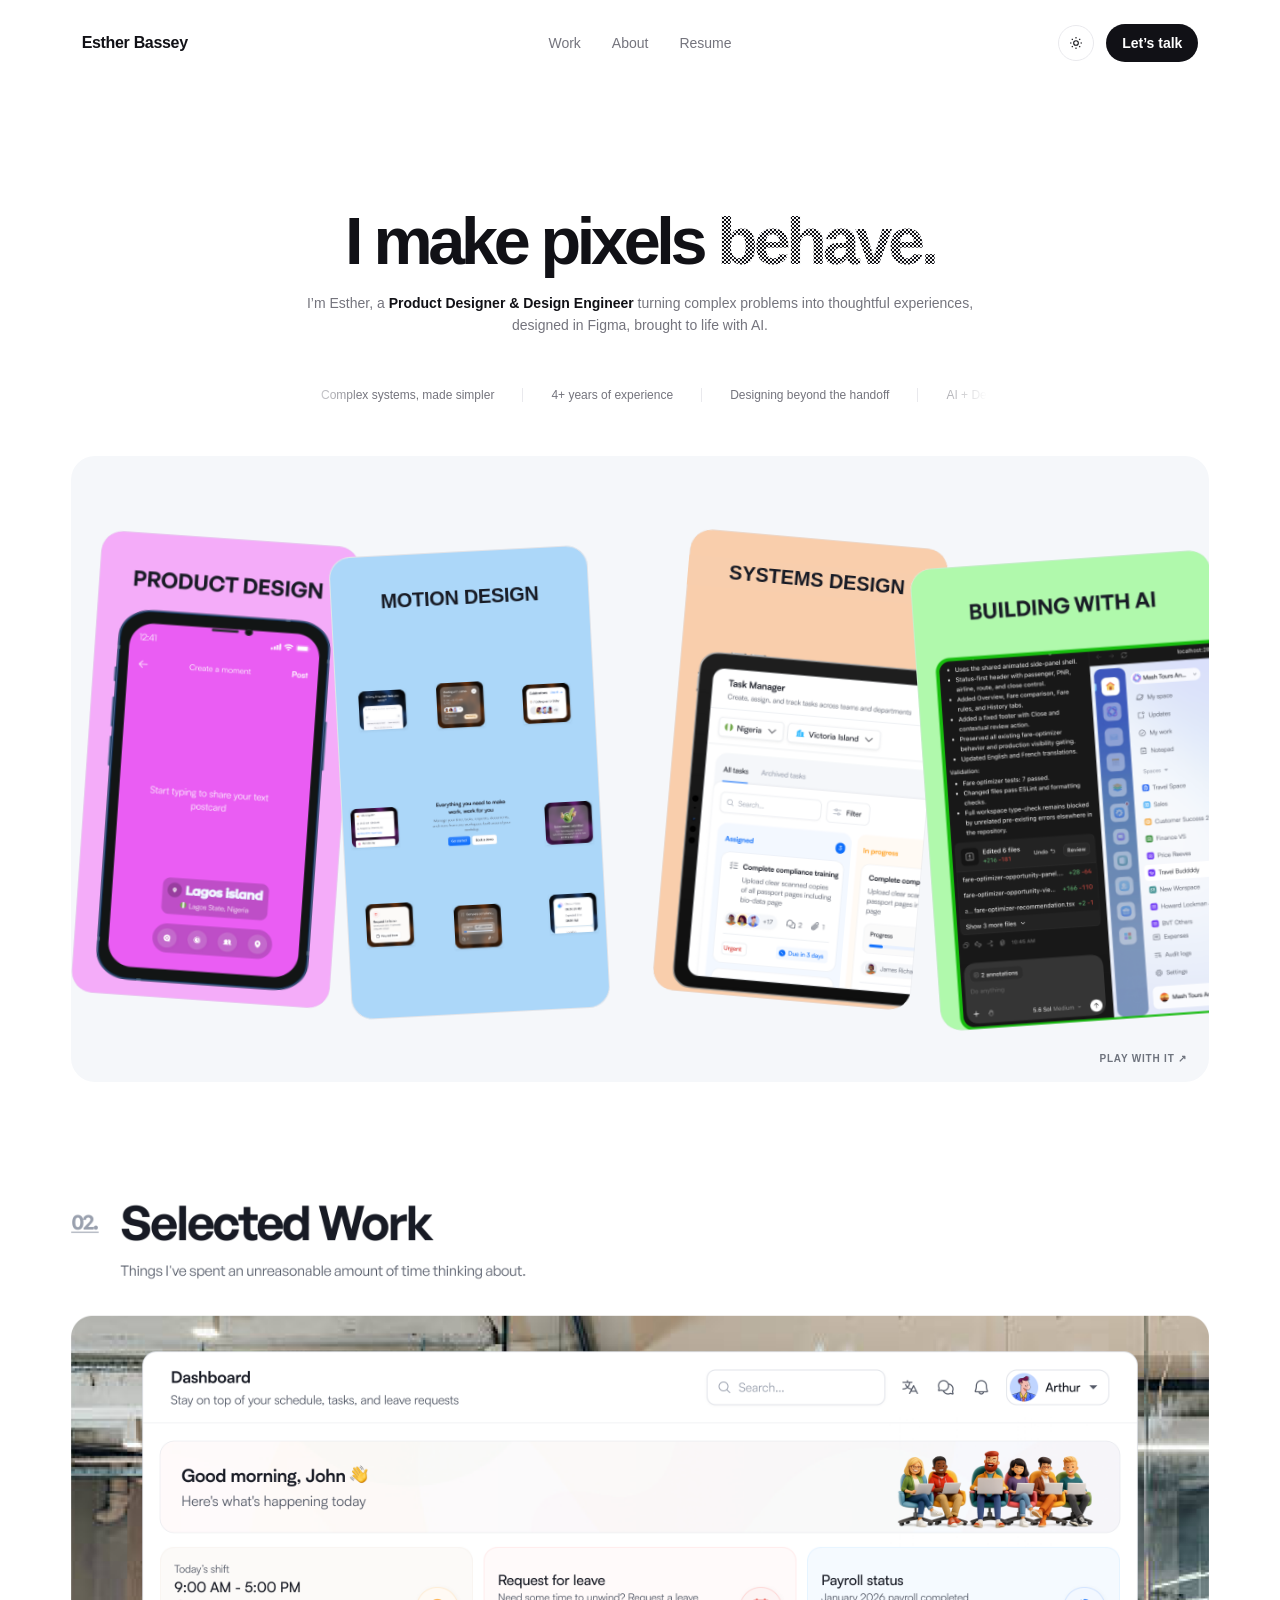
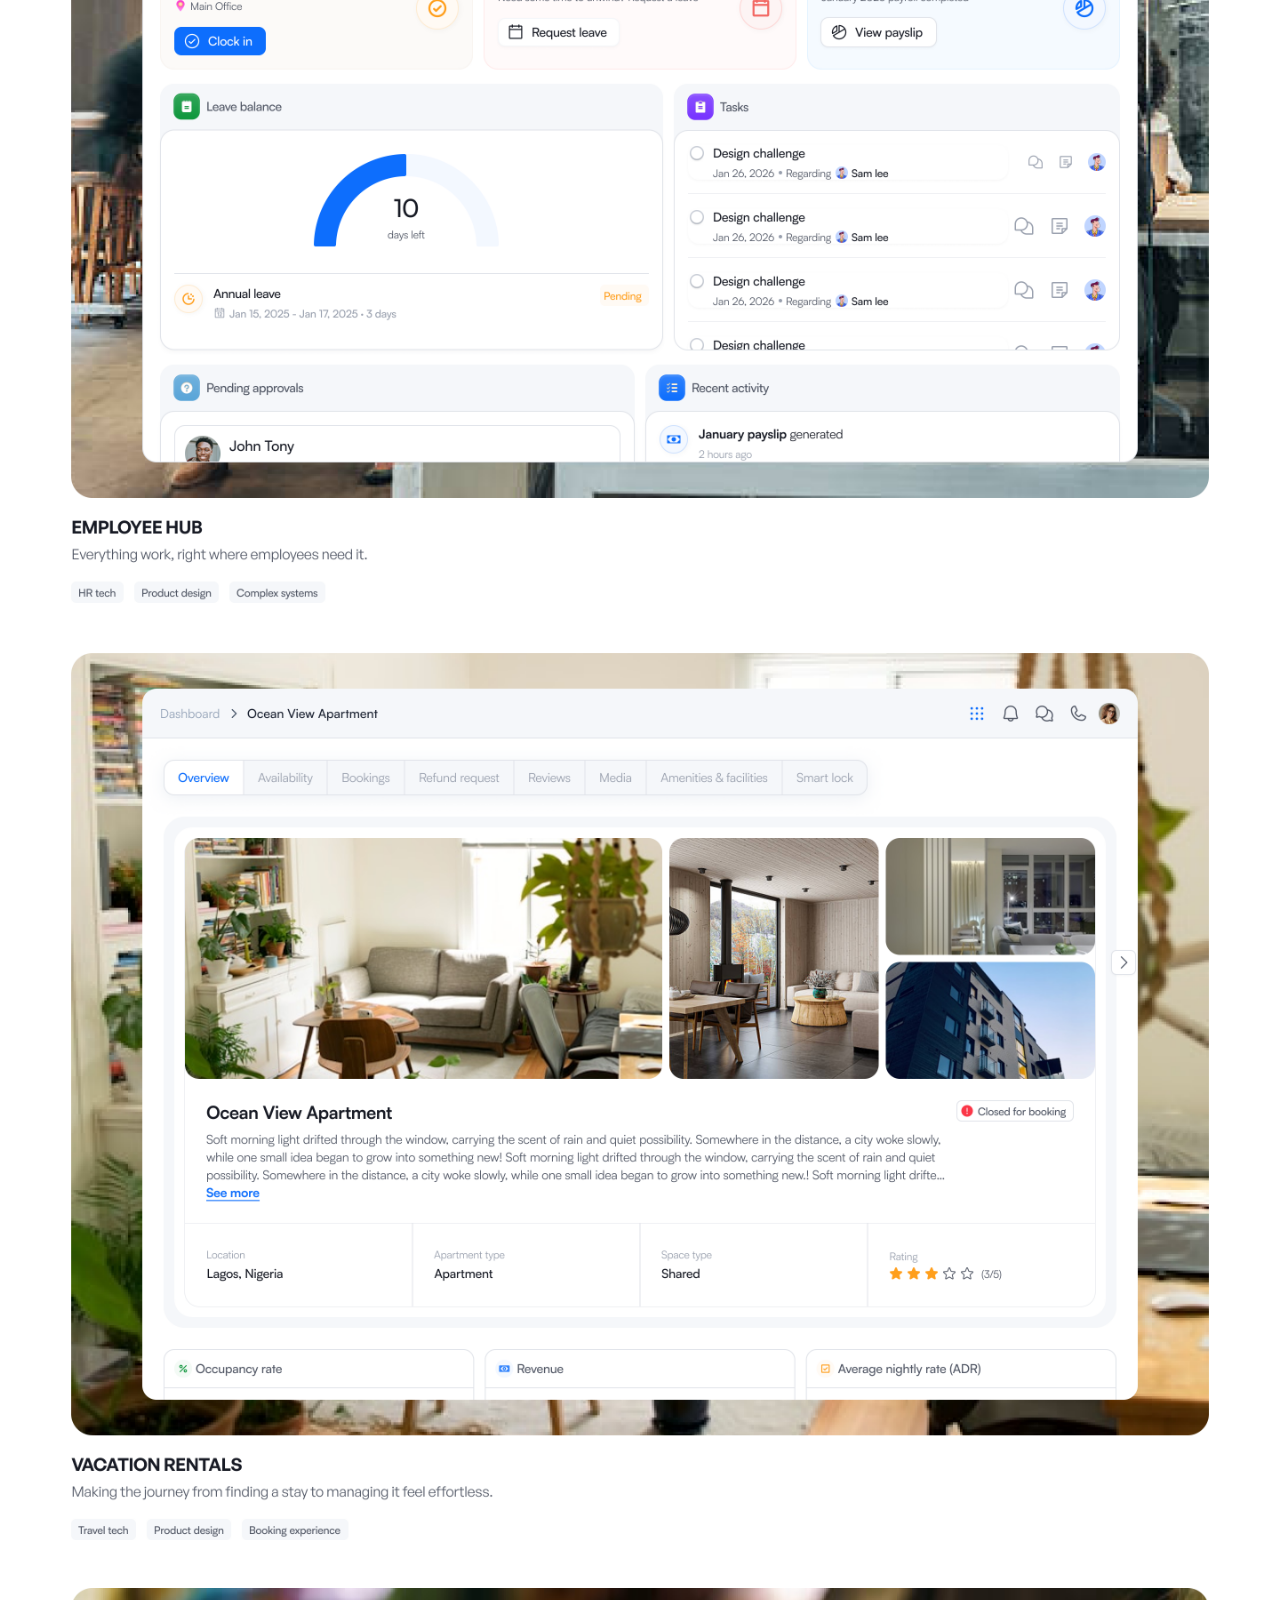
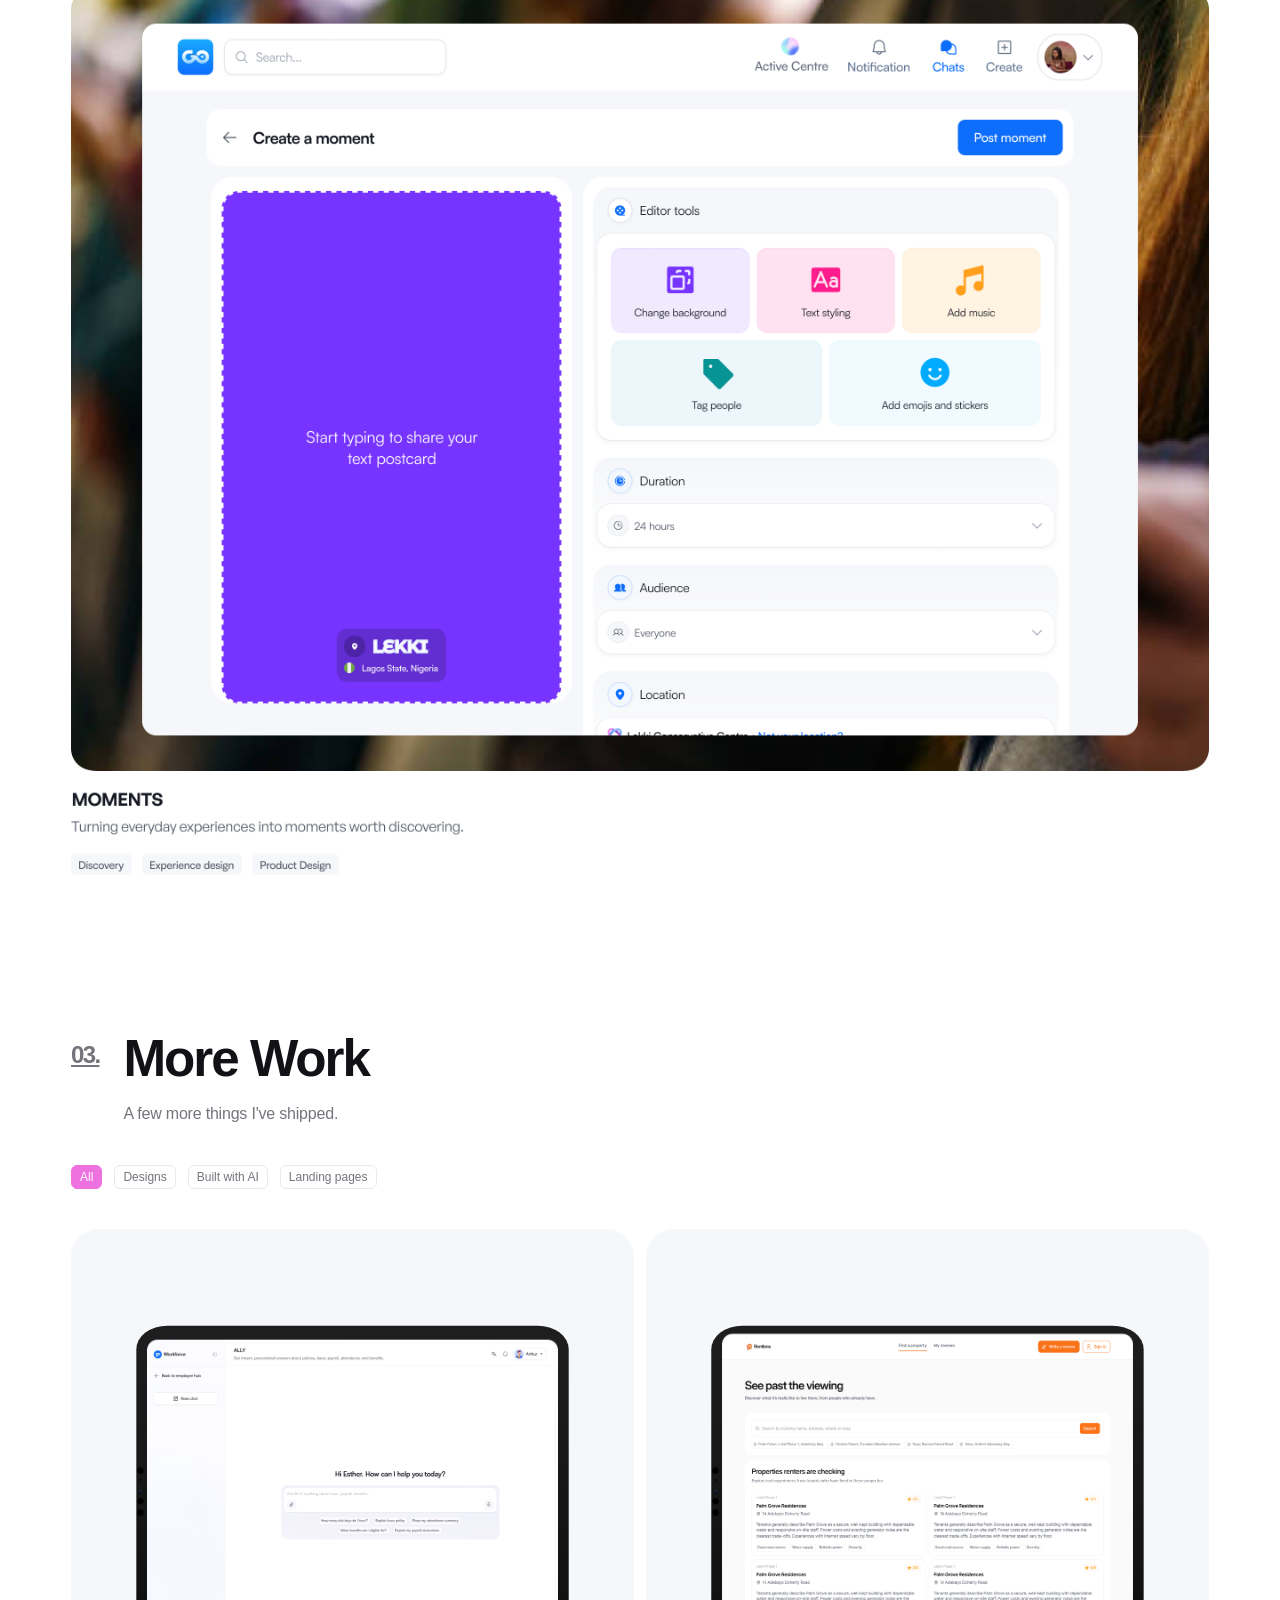
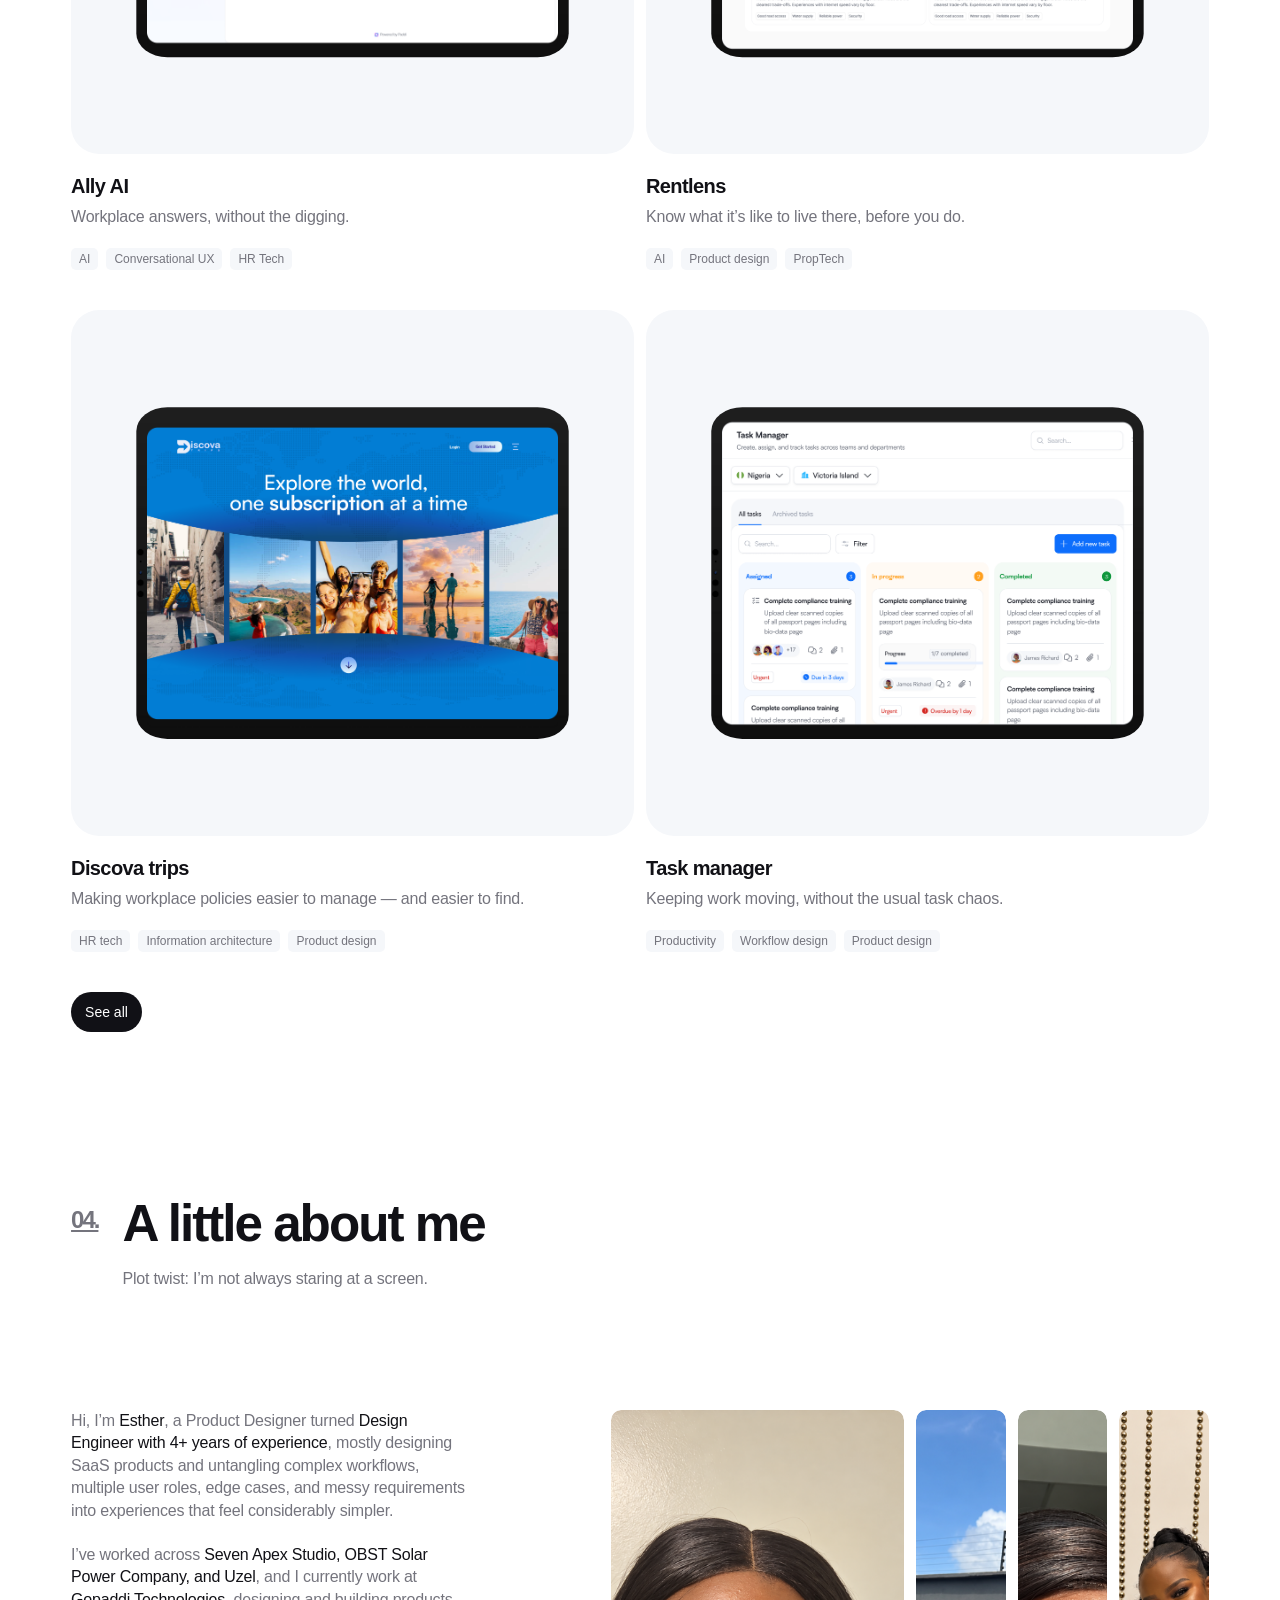
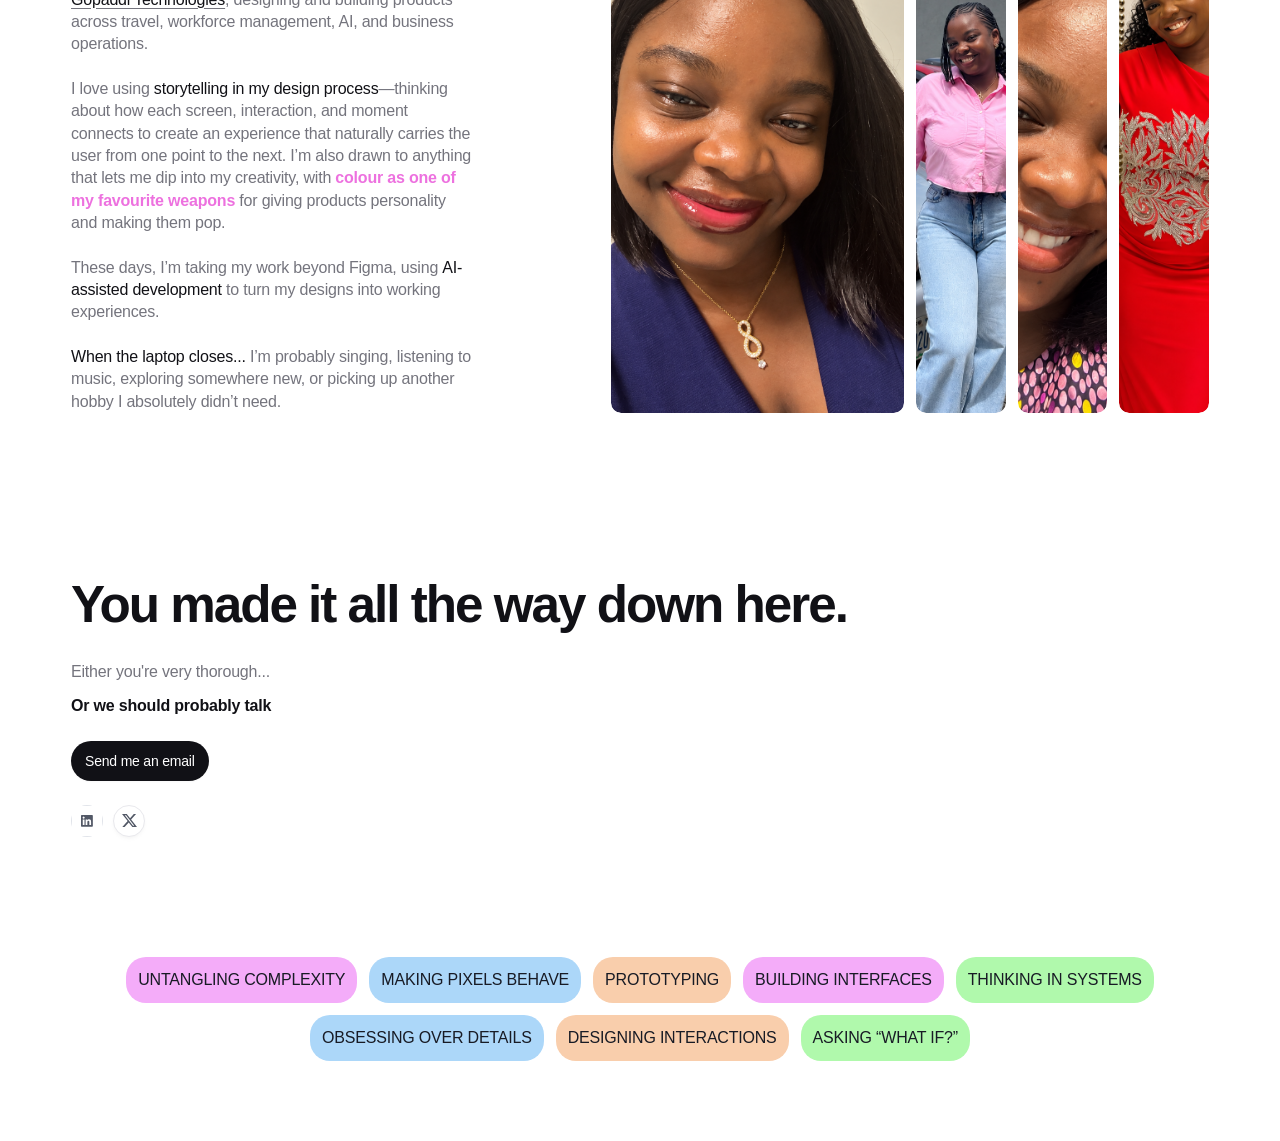
==== index.html @ 25a97bf6 "Build interactive portfolio landing page" ====
<!doctype html>
<html lang="en">
  <head>
    <meta charset="UTF-8" />
    <meta name="viewport" content="width=device-width, initial-scale=1.0" />
    <meta
      name="description"
      content="Esther Bassey — a design engineer turning complex ideas into thoughtful interfaces, interactions, and working products."
    />
    <title>Esther Bassey — Design Engineer</title>
    <script>
      try {
        const savedTheme = localStorage.getItem('portfolio-theme');
        document.documentElement.dataset.theme = savedTheme || (matchMedia('(prefers-color-scheme: dark)').matches ? 'dark' : 'light');
      } catch {
        document.documentElement.dataset.theme = matchMedia('(prefers-color-scheme: dark)').matches ? 'dark' : 'light';
      }
    </script>
  <link rel="stylesheet" href="./styles.css?v=20260924-49" />
  </head>
  <body>
    <header class="site-header">
      <div class="header-shell">
      <a class="brand" href="#top" aria-label="Esther Bassey, home"><span class="brand-full">Esther Bassey</span><span class="brand-short" aria-hidden="true">EB</span></a>

      <nav class="desktop-nav" aria-label="Primary navigation">
        <a href="#selected-work">Work</a>
        <a href="#about">About</a>
        <a href="#resume">Resume</a>
      </nav>

      <div class="header-actions">
        <button class="theme-button" type="button" aria-label="Toggle color theme">
          <svg viewBox="0 0 24 24" aria-hidden="true">
            <path d="M12 3v2.2M12 18.8V21M3 12h2.2M18.8 12H21M5.64 5.64 7.2 7.2M16.8 16.8l1.56 1.56M18.36 5.64 16.8 7.2M7.2 16.8l-1.56 1.56" />
            <circle cx="12" cy="12" r="3.5" />
          </svg>
        </button>
        <a class="talk-button" href="mailto:estherbassey4502@gmail.com">Let’s talk</a>
      </div>
      </div>
    </header>

    <main id="top">
      <section class="hero" aria-labelledby="hero-title">
        <div class="hero-copy">
          <h1 id="hero-title">I make pixels <span class="hero-rough">behave.</span></h1>
          <p class="hero-description">I’m Esther, a <strong>Product Designer &amp; Design Engineer</strong> turning complex problems into thoughtful experiences, designed in Figma, brought to life with AI.</p>
          <div class="hero-highlights-viewport">
            <div class="hero-highlights-track">
              <ul class="hero-highlights" aria-label="What I bring to the work">
                <li>Complex systems, made simpler</li>
                <li>4+ years of experience</li>
                <li>Designing beyond the handoff</li>
                <li>AI + Design + Code</li>
              </ul>
              <ul class="hero-highlights" aria-hidden="true">
                <li>Complex systems, made simpler</li>
                <li>4+ years of experience</li>
                <li>Designing beyond the handoff</li>
                <li>AI + Design + Code</li>
              </ul>
            </div>
          </div>
        </div>
      </section>

      <div class="work-showcase" id="work" role="button" tabindex="0" aria-pressed="false" aria-label="Make the four capability cards behave by arranging them into a precise layout">
        <div class="showcase-stage" aria-hidden="true">
          <img class="showcase-card showcase-card-product" src="./assets/showcase-card-product-4x.png" alt="" />
          <div class="showcase-card showcase-card-interaction interaction-demo">
            <span class="interaction-demo-title">MOTION DESIGN</span>
            <img class="interaction-tile interaction-tile-ai" src="./assets/interaction-ai-4x.png" alt="" style="--i: 0; --r: -10deg; --stack-x: 49.3%; --stack-y: 49.7%" />
            <img class="interaction-tile interaction-tile-meeting" src="./assets/interaction-meeting-4x.png" alt="" style="--i: 1; --r: 8deg; --stack-x: 50.1%; --stack-y: 49.4%" />
            <img class="interaction-tile interaction-tile-celebrations" src="./assets/interaction-celebrations-4x.png" alt="" style="--i: 2; --r: -7deg; --stack-x: 49.6%; --stack-y: 50.3%" />
            <img class="interaction-tile interaction-tile-shift" src="./assets/interaction-shift-4x.png" alt="" style="--i: 3; --r: 9deg; --stack-x: 50.5%; --stack-y: 50%" />
            <img class="interaction-tile interaction-tile-success" src="./assets/interaction-success-4x.png" alt="" style="--i: 4; --r: -8deg; --stack-x: 49.8%; --stack-y: 49.8%" />
            <img class="interaction-tile interaction-tile-request" src="./assets/interaction-request-4x.png" alt="" style="--i: 5; --r: 7deg; --stack-x: 50.3%; --stack-y: 50.5%" />
            <img class="interaction-tile interaction-tile-compliance" src="./assets/interaction-compliance-4x.png" alt="" style="--i: 6; --r: -9deg; --stack-x: 50%; --stack-y: 50%" />
            <img class="interaction-tile interaction-tile-clock" src="./assets/interaction-clock-4x.png" alt="" style="--i: 7; --r: 8deg; --stack-x: 50%; --stack-y: 50%" />
            <img class="interaction-demo-copy" src="./assets/interaction-copy-4x.png" alt="" />
          </div>
          <div class="showcase-card showcase-card-systems systems-card">
            <img class="systems-card-image" src="./assets/showcase-card-systems-4x.png" alt="" />
            <span class="systems-card-title">SYSTEMS DESIGN</span>
          </div>
          <img class="showcase-card showcase-card-ai" src="./assets/showcase-card-ai-4x.png" alt="" />
        </div>
        <span class="showcase-hint" aria-hidden="true"><span class="showcase-hint-desktop">PLAY WITH IT ↗</span><span class="showcase-hint-mobile">TAP TO MAKE THEM BEHAVE</span></span>
        <span class="showcase-cursor-pill" aria-hidden="true">Click to make the pixels behave</span>
      </div>

      <section class="selected-work" id="selected-work" aria-labelledby="work-title">
        <div class="selected-work-art" aria-hidden="true">
          <div class="selected-work-slice-wrap" data-case-study-hover>
            <svg class="selected-work-slice" viewBox="0 360 5760 4507" xmlns="http://www.w3.org/2000/svg">
              <image href="./assets/selected-work-4x.png" width="5760" height="13488" />
            </svg>
            <div class="employee-demo employee-demo-art" aria-hidden="true">
              <img class="employee-demo-state employee-demo-confirm" src="./assets/employee-clockin-normal-2x.png?v=20260924-3" alt="" />
              <img class="employee-demo-state employee-demo-success" src="./assets/employee-clockin-away-2x.png?v=20260924-3" alt="" />
              <span class="employee-demo-pointer"></span>
              <span class="employee-demo-pulse employee-demo-pulse-one"></span>
              <span class="employee-demo-pulse employee-demo-pulse-two"></span>
              <span class="employee-demo-pulse employee-demo-pulse-three"></span>
            </div>
            <span class="case-study-pill" aria-hidden="true">View case study</span>
          </div>
          <div class="selected-work-slice-wrap" data-case-study-hover>
            <svg class="selected-work-slice" viewBox="0 5019 5760 3998" xmlns="http://www.w3.org/2000/svg">
              <image href="./assets/selected-work-4x.png" width="5760" height="13488" />
            </svg>
            <div class="vacation-demo vacation-demo-art" aria-hidden="true">
              <img class="vacation-demo-state vacation-state-availability" src="./assets/vacation-state-availability-2x.png?v=20260924-3" alt="" />
              <img class="vacation-demo-state vacation-state-bookings" src="./assets/vacation-state-bookings-2x.png?v=20260924-3" alt="" />
              <img class="vacation-demo-state vacation-state-reviews" src="./assets/vacation-state-reviews-2x.png?v=20260924-3" alt="" />
              <img class="vacation-demo-state vacation-state-media" src="./assets/vacation-state-media-2x.png?v=20260924-3" alt="" />
              <img class="vacation-demo-state vacation-state-amenities" src="./assets/vacation-state-amenities-2x.png?v=20260924-3" alt="" />
              <img class="vacation-demo-state vacation-state-smart-lock" src="./assets/vacation-state-smart-lock-2x.png?v=20260924-3" alt="" />
              <span class="vacation-demo-pointer"></span>
              <span class="vacation-demo-pulse vacation-demo-pulse-one" style="--delay: 0s"></span>
              <span class="vacation-demo-pulse vacation-demo-pulse-two" style="--delay: 3.36s"></span>
              <span class="vacation-demo-pulse vacation-demo-pulse-three" style="--delay: 6.72s"></span>
              <span class="vacation-demo-pulse vacation-demo-pulse-four" style="--delay: 10.08s"></span>
              <span class="vacation-demo-pulse vacation-demo-pulse-five" style="--delay: 13.44s"></span>
              <span class="vacation-demo-pulse vacation-demo-pulse-six" style="--delay: 16.8s"></span>
            </div>
            <span class="case-study-pill" aria-hidden="true">View case study</span>
          </div>
          <div class="selected-work-slice-wrap" data-case-study-hover>
            <svg class="selected-work-slice" viewBox="0 9176 5760 4312" xmlns="http://www.w3.org/2000/svg">
              <image href="./assets/selected-work-4x.png" width="5760" height="13488" />
            </svg>
            <div class="moments-demo moments-demo-art" aria-hidden="true">
              <img class="moments-demo-base" src="./assets/moments-state-base-2x.png?v=20260924-1" alt="" />
              <img class="moments-demo-state" style="--delay: 0s" src="./assets/moments-state-background-2x.png?v=20260924-2" alt="" />
              <img class="moments-demo-state" style="--delay: 8s" src="./assets/moments-state-text-2x.png?v=20260924-2" alt="" />
              <img class="moments-demo-state" style="--delay: 16s" src="./assets/moments-state-music-2x.png?v=20260924-2" alt="" />
              <img class="moments-demo-state" style="--delay: 24s" src="./assets/moments-state-tag-2x.png?v=20260924-2" alt="" />
              <img class="moments-demo-state" style="--delay: 32s" src="./assets/moments-state-emoji-2x.png?v=20260924-2" alt="" />
              <span class="moments-demo-pointer"></span>
            </div>
            <span class="case-study-pill" aria-hidden="true">View case study</span>
          </div>
        </div>
        <div class="selected-work-content">
          <div class="selected-work-intro">
            <span class="section-number">02</span>
            <div>
              <h2 id="work-title">Selected Work</h2>
              <p>Things I’ve spent an unreasonable amount of time thinking about.</p>
            </div>
          </div>
          <div class="project-list">
            <article class="project">
              <div class="project-image-wrap" data-case-study-hover>
                <svg class="project-image" viewBox="320 870 5120 3515" role="img" aria-label="Employee Hub dashboard interface" xmlns="http://www.w3.org/2000/svg">
                  <image href="./assets/selected-work-4x.png" width="5760" height="13488" />
                </svg>
                <div class="employee-demo" aria-hidden="true">
                  <img class="employee-demo-state employee-demo-confirm" src="./assets/employee-clockin-normal-2x.png?v=20260924-3" alt="" />
                  <img class="employee-demo-state employee-demo-success" src="./assets/employee-clockin-away-2x.png?v=20260924-3" alt="" />
                  <span class="employee-demo-pointer"></span>
                  <span class="employee-demo-pulse employee-demo-pulse-one"></span>
                  <span class="employee-demo-pulse employee-demo-pulse-two"></span>
                  <span class="employee-demo-pulse employee-demo-pulse-three"></span>
                </div>
                <span class="case-study-pill" aria-hidden="true">View case study</span>
              </div>
              <h3>Employee Hub</h3>
              <p>Everything work, right where employees need it.</p>
              <ul class="project-tags" aria-label="Project categories"><li>HR tech</li><li>Product design</li><li>Complex systems</li></ul>
            </article>
            <article class="project">
              <div class="project-image-wrap" data-case-study-hover>
                <svg class="project-image" viewBox="320 5019 5120 3525" role="img" aria-label="Vacation Rentals apartment dashboard interface" xmlns="http://www.w3.org/2000/svg">
                  <image href="./assets/selected-work-4x.png" width="5760" height="13488" />
                </svg>
                <div class="vacation-demo" aria-hidden="true">
                  <img class="vacation-demo-state vacation-state-availability" src="./assets/vacation-state-availability-2x.png?v=20260924-3" alt="" />
                  <img class="vacation-demo-state vacation-state-bookings" src="./assets/vacation-state-bookings-2x.png?v=20260924-3" alt="" />
                  <img class="vacation-demo-state vacation-state-reviews" src="./assets/vacation-state-reviews-2x.png?v=20260924-3" alt="" />
                  <img class="vacation-demo-state vacation-state-media" src="./assets/vacation-state-media-2x.png?v=20260924-3" alt="" />
                  <img class="vacation-demo-state vacation-state-amenities" src="./assets/vacation-state-amenities-2x.png?v=20260924-3" alt="" />
                  <img class="vacation-demo-state vacation-state-smart-lock" src="./assets/vacation-state-smart-lock-2x.png?v=20260924-3" alt="" />
                  <span class="vacation-demo-pointer"></span>
                  <span class="vacation-demo-pulse vacation-demo-pulse-one" style="--delay: 0s"></span>
                  <span class="vacation-demo-pulse vacation-demo-pulse-two" style="--delay: 3.36s"></span>
                  <span class="vacation-demo-pulse vacation-demo-pulse-three" style="--delay: 6.72s"></span>
                  <span class="vacation-demo-pulse vacation-demo-pulse-four" style="--delay: 10.08s"></span>
                  <span class="vacation-demo-pulse vacation-demo-pulse-five" style="--delay: 13.44s"></span>
                  <span class="vacation-demo-pulse vacation-demo-pulse-six" style="--delay: 16.8s"></span>
                </div>
                <span class="case-study-pill" aria-hidden="true">View case study</span>
              </div>
              <h3>Vacation Rentals</h3>
              <p>Making the journey from finding a stay to managing it feel effortless.</p>
              <ul class="project-tags" aria-label="Project categories"><li>Travel tech</li><li>Product design</li><li>Booking experience</li></ul>
            </article>
            <article class="project">
              <div class="project-image-wrap" data-case-study-hover>
                <svg class="project-image" viewBox="320 9176 5120 3510" role="img" aria-label="Moments postcard editor interface" xmlns="http://www.w3.org/2000/svg">
                  <image href="./assets/selected-work-4x.png" width="5760" height="13488" />
                </svg>
                <div class="moments-demo" aria-hidden="true">
                  <img class="moments-demo-base" src="./assets/moments-state-base-2x.png?v=20260924-1" alt="" />
                  <img class="moments-demo-state" style="--delay: 0s" src="./assets/moments-state-background-2x.png?v=20260924-2" alt="" />
                  <img class="moments-demo-state" style="--delay: 8s" src="./assets/moments-state-text-2x.png?v=20260924-2" alt="" />
                  <img class="moments-demo-state" style="--delay: 16s" src="./assets/moments-state-music-2x.png?v=20260924-2" alt="" />
                  <img class="moments-demo-state" style="--delay: 24s" src="./assets/moments-state-tag-2x.png?v=20260924-2" alt="" />
                  <img class="moments-demo-state" style="--delay: 32s" src="./assets/moments-state-emoji-2x.png?v=20260924-2" alt="" />
                  <span class="moments-demo-pointer"></span>
                </div>
                <span class="case-study-pill" aria-hidden="true">View case study</span>
              </div>
              <h3>Moments</h3>
              <p>Turning everyday experiences into moments worth discovering.</p>
              <ul class="project-tags" aria-label="Project categories"><li>Discovery</li><li>Experience design</li><li>Product design</li></ul>
            </article>
          </div>
        </div>
      </section>

      <section class="more-work" id="more-work" aria-labelledby="more-work-title">
        <div class="more-work-inner">
          <div class="more-work-intro">
            <span class="section-number">03.</span>
            <div>
              <h2 id="more-work-title">More Work</h2>
              <p>A few more things I've shipped.</p>
            </div>
          </div>

          <div class="more-work-filters" role="group" aria-label="Filter more work">
            <button class="more-work-filter active" type="button" data-filter="all" aria-pressed="true">All</button>
            <button class="more-work-filter" type="button" data-filter="designs" aria-pressed="false">Designs</button>
            <button class="more-work-filter" type="button" data-filter="ai" aria-pressed="false">Built with AI</button>
            <button class="more-work-filter" type="button" data-filter="landing" aria-pressed="false">Landing pages</button>
          </div>

          <div class="more-work-grid" id="more-work-grid">
            <article class="more-work-card" data-categories="designs ai">
              <div class="more-work-artwork">
                <img src="./assets/more-ally-device-4x.png" width="2000" height="1534" alt="Ally AI conversation interface displayed on a tablet" loading="lazy" />
              </div>
              <h3>Ally AI</h3>
              <p>Workplace answers, without the digging.</p>
              <ul class="project-tags" aria-label="Project categories"><li>AI</li><li>Conversational UX</li><li>HR Tech</li></ul>
            </article>
            <article class="more-work-card" data-categories="designs ai">
              <div class="more-work-artwork">
                <img src="./assets/more-rentlens-device-4x.png" width="2000" height="1534" alt="Rentlens apartment review interface displayed on a tablet" loading="lazy" />
              </div>
              <h3>Rentlens</h3>
              <p>Know what it’s like to live there, before you do.</p>
              <ul class="project-tags" aria-label="Project categories"><li>AI</li><li>Product design</li><li>PropTech</li></ul>
            </article>
            <article class="more-work-card" data-categories="designs landing">
              <div class="more-work-artwork">
                <img src="./assets/more-discova-device-4x.png" width="2000" height="1534" alt="Discova Trips travel landing page displayed on a tablet" loading="lazy" />
              </div>
              <h3>Discova trips</h3>
              <p>Making workplace policies easier to manage — and easier to find.</p>
              <ul class="project-tags" aria-label="Project categories"><li>HR tech</li><li>Information architecture</li><li>Product design</li></ul>
            </article>
            <article class="more-work-card" data-categories="designs">
              <div class="more-work-artwork">
                <img src="./assets/more-tasks-device-4x.png" width="2000" height="1534" alt="Task Manager dashboard displayed on a tablet" loading="lazy" />
              </div>
              <h3>Task manager</h3>
              <p>Keeping work moving, without the usual task chaos.</p>
              <ul class="project-tags" aria-label="Project categories"><li>Productivity</li><li>Workflow design</li><li>Product design</li></ul>
            </article>
            <article class="more-work-card" data-categories="designs landing" data-expanded-card hidden>
              <div class="more-work-artwork"><img src="./assets/more-discova-landing-4x.png" width="2000" height="1534" alt="Hotel operations landing page displayed on a tablet" loading="lazy" /></div>
              <h3>Discova trips</h3>
              <p>Making workplace policies easier to manage — and easier to find.</p>
              <ul class="project-tags" aria-label="Project categories"><li>HR tech</li><li>Information architecture</li><li>Product design</li></ul>
            </article>
            <article class="more-work-card" data-categories="designs" data-expanded-card hidden>
              <div class="more-work-artwork"><img src="./assets/more-learning-dashboard-4x.png" width="2000" height="1534" alt="My Learning dashboard displayed on a tablet" loading="lazy" /></div>
              <h3>My learning</h3>
              <p>Keeping work moving, without the usual task chaos.</p>
              <ul class="project-tags" aria-label="Project categories"><li>Productivity</li><li>Workflow design</li><li>Product design</li></ul>
            </article>
            <article class="more-work-card" data-categories="designs landing" data-expanded-card hidden>
              <div class="more-work-artwork"><img src="./assets/more-discova-journey-4x.png" width="2000" height="1534" alt="Task workflow landing page displayed on a tablet" loading="lazy" /></div>
              <h3>Discova trips</h3>
              <p>Making workplace policies easier to manage — and easier to find.</p>
              <ul class="project-tags" aria-label="Project categories"><li>HR tech</li><li>Information architecture</li><li>Product design</li></ul>
            </article>
            <article class="more-work-card" data-categories="designs" data-expanded-card hidden>
              <div class="more-work-artwork"><img src="./assets/more-learning-mobile-4x.png" width="2000" height="1534" alt="Hotel guest mobile access landing page displayed on a tablet" loading="lazy" /></div>
              <h3>My learning</h3>
              <p>Keeping work moving, without the usual task chaos.</p>
              <ul class="project-tags" aria-label="Project categories"><li>Productivity</li><li>Workflow design</li><li>Product design</li></ul>
            </article>
            <article class="more-work-card" data-categories="designs landing" data-expanded-card hidden>
              <div class="more-work-artwork"><img src="./assets/more-discova-dashboard-4x.png" width="2000" height="1534" alt="Leave management landing page displayed on a tablet" loading="lazy" /></div>
              <h3>Discova trips</h3>
              <p>Making workplace policies easier to manage — and easier to find.</p>
              <ul class="project-tags" aria-label="Project categories"><li>HR tech</li><li>Information architecture</li><li>Product design</li></ul>
            </article>
            <article class="more-work-card" data-categories="designs ai" data-expanded-card hidden>
              <div class="more-work-artwork"><img src="./assets/more-learning-ally-4x.png" width="2000" height="1534" alt="Ally AI landing page displayed on a tablet" loading="lazy" /></div>
              <h3>My learning</h3>
              <p>Keeping work moving, without the usual task chaos.</p>
              <ul class="project-tags" aria-label="Project categories"><li>Productivity</li><li>Workflow design</li><li>Product design</li></ul>
            </article>
          </div>
          <button class="more-work-see-all" type="button" aria-expanded="false" aria-controls="more-work-grid">See all</button>
        </div>
      </section>

      <section class="about-me" id="about" aria-labelledby="about-title">
        <div class="about-me-inner">
          <div class="about-me-intro">
            <span class="section-number">04.</span>
            <div>
              <h2 id="about-title">A little about me</h2>
              <p>Plot twist: I’m not always staring at a screen.</p>
            </div>
          </div>

          <div class="about-me-body">
            <div class="about-me-copy">
              <p class="about-me-lead">Hi, I’m <strong>Esther</strong>, a Product Designer turned <strong>Design Engineer with 4+ years of experience</strong>, mostly designing SaaS products and untangling complex workflows, multiple user roles, edge cases, and messy requirements into experiences that feel considerably simpler.</p>
              <p>I’ve worked across <strong>Seven Apex Studio, OBST Solar Power Company, and Uzel</strong>, and I currently work at <strong><a class="about-me-link" href="https://www.gopaddi.com/" target="_blank" rel="noopener noreferrer">Gopaddi Technologies</a></strong>, designing and building products across travel, workforce management, AI, and business operations.</p>
              <p>I love using <strong>storytelling in my design process</strong>—thinking about how each screen, interaction, and moment connects to create an experience that naturally carries the user from one point to the next. I’m also drawn to anything that lets me dip into my creativity, with <strong class="about-me-colour">colour as one of my favourite weapons</strong> for giving products personality and making them pop.</p>
              <p>These days, I’m taking my work beyond Figma, using <strong>AI-assisted development</strong> to turn my designs into working experiences.</p>
              <p><strong>When the laptop closes...</strong> I’m probably singing, listening to music, exploring somewhere new, or picking up another hobby I absolutely didn’t need.</p>
            </div>

            <div class="about-me-photos" aria-label="Photos of Esther" data-active="0">
              <button class="about-photo" type="button" aria-label="Show Esther smiling in a navy top" aria-pressed="true"><img src="./assets/about-photo-main-figma-source.png" width="940" height="1672" alt="" loading="lazy" /></button>
              <button class="about-photo" type="button" aria-label="Show Esther outdoors in a pink shirt" aria-pressed="false"><img src="./assets/about-photo-2-figma-source.png" width="1086" height="1448" alt="" loading="lazy" /></button>
              <button class="about-photo" type="button" aria-label="Show a close-up portrait of Esther" aria-pressed="false"><img src="./assets/about-photo-3-figma-source.png" width="1086" height="1448" alt="" loading="lazy" /></button>
              <button class="about-photo" type="button" aria-label="Show Esther smiling in a red top" aria-pressed="false"><img src="./assets/about-photo-4-figma-source.png" width="1086" height="1448" alt="" loading="lazy" /></button>
            </div>
          </div>
        </div>
      </section>

      <section class="contact-section" id="contact" aria-labelledby="contact-title">
        <div class="contact-inner">
          <div class="contact-intro">
            <h2 id="contact-title">You made it all the way down here.</h2>
            <div class="contact-details">
              <div class="contact-copy">
                <p>Either you're very thorough...</p>
                <p>Or we should probably talk</p>
              </div>
              <a class="contact-email" href="mailto:estherbassey4502@gmail.com">Send me an email</a>
              <div class="contact-socials" aria-label="Social platforms">
                <a class="contact-social contact-linkedin" href="https://www.linkedin.com/in/esther-bassey-530497216/" target="_blank" rel="noopener noreferrer" aria-label="Esther Bassey on LinkedIn"><img src="./assets/social-linkedin.svg" width="40" height="40" alt="" /></a>
                <a class="contact-social contact-x" href="https://x.com/estybayy" target="_blank" rel="noopener noreferrer" aria-label="Esther Bassey on X"><img src="./assets/social-x.svg" width="15" height="13" alt="" /></a>
              </div>
            </div>
          </div>
          <ul class="contact-tags" aria-label="Things I do">
            <li>UNTANGLING COMPLEXITY</li>
            <li>MAKING PIXELS BEHAVE</li>
            <li>PROTOTYPING</li>
            <li>BUILDING INTERFACES</li>
            <li>THINKING IN SYSTEMS</li>
            <li>OBSESSING OVER DETAILS</li>
            <li>DESIGNING INTERACTIONS</li>
            <li>ASKING “WHAT IF?”</li>
          </ul>
        </div>
      </section>
    </main>

    <script src="./script.js?v=20260925-16"></script>
  </body>
</html>
---- styles.css ----
@font-face {
  font-family: "General Sans";
  src: url("../GeneralSans_Complete/Fonts/WEB/fonts/GeneralSans-Variable.woff2") format("woff2");
  font-style: normal;
  font-weight: 200 700;
  font-display: swap;
}

:root {
  color-scheme: light;
  --page: #ffffff;
  --ink: #111116;
  --muted: #74747d;
  --line: #e9e9ed;
  --soft: #f5f7fa;
  --accent: #ed71df;
  --ease: cubic-bezier(0.2, 0.8, 0.2, 1);
}

* { box-sizing: border-box; }

html { scroll-behavior: smooth; scroll-padding-top: 86px; }

body {
  margin: 0;
  background: var(--page);
  color: var(--ink);
  font-family: "General Sans", "Helvetica Neue", Arial, sans-serif;
  -webkit-font-smoothing: antialiased;
  transition: background-color .2s ease, color .2s ease;
}

a { color: inherit; text-decoration: none; }

button { font: inherit; }

:where(a, button, [tabindex]):focus-visible { outline: 2px solid var(--accent); outline-offset: 4px; }

.site-header {
  display: flow-root;
  height: 86px;
  width: 100%;
  position: sticky;
  top: 0;
  z-index: 20;
}

.header-shell {
  height: 86px;
  width: 100%;
  padding: 0 clamp(24px, 6.3vw, 96px);
  display: grid;
  grid-template-columns: 1fr auto 1fr;
  align-items: center;
  margin: 0 auto;
  border: 1px solid transparent;
  border-radius: 0;
  background: transparent;
  transition: width .5s var(--ease), height .5s var(--ease), margin-top .5s var(--ease), padding .5s var(--ease), border-radius .5s var(--ease), background-color .35s ease, border-color .35s ease, box-shadow .35s ease;
}

.site-header.is-scrolled .header-shell {
  width: min(760px, calc(100% - 32px));
  height: 62px;
  margin-top: 24px;
  padding: 0 18px;
  border: 1px solid color-mix(in srgb, var(--line) 70%, transparent);
  border-radius: 32px;
  background: color-mix(in srgb, var(--page) 40%, transparent);
  box-shadow: 0 12px 34px color-mix(in srgb, var(--ink) 9%, transparent);
  backdrop-filter: blur(24px) saturate(1.2);
  -webkit-backdrop-filter: blur(24px) saturate(1.2);
}

.brand {
  display: flex;
  align-items: center;
  white-space: nowrap;
  font-size: 16px;
  font-weight: 700;
  letter-spacing: -0.02em;
  justify-self: start;
}

.brand-full, .brand-short { display: block; overflow: hidden; transition: max-width .4s var(--ease), opacity .2s ease; }
.brand-full { max-width: 180px; opacity: 1; }
.brand-short { max-width: 0; opacity: 0; letter-spacing: .12em; }
.site-header.is-scrolled .brand-full { max-width: 0; opacity: 0; }
.site-header.is-scrolled .brand-short { max-width: 36px; opacity: 1; }

.desktop-nav { display: flex; height: 100%; gap: 31px; }

.desktop-nav a {
  position: relative;
  display: grid;
  place-items: center;
  font-size: 14px;
  font-weight: 500;
  color: var(--muted);
  transition: color .2s ease;
}

.desktop-nav a:hover, .desktop-nav a.active { color: var(--ink); }

.desktop-nav a.active::after {
  content: "";
  width: 24px;
  height: 2px;
  border-radius: 99px;
  background: var(--accent);
  position: absolute;
  bottom: -1px;
  left: 50%;
  transform: translateX(-50%);
}

.header-actions { display: flex; align-items: center; gap: 12px; justify-self: end; }

.theme-button {
  width: 36px;
  height: 36px;
  display: grid;
  place-items: center;
  border: 1px solid var(--line);
  border-radius: 24px;
  background: transparent;
  color: var(--ink);
  cursor: pointer;
}

.theme-button svg { width: 16px; fill: none; stroke: currentColor; stroke-width: 1.6; }

.talk-button {
  padding: 11px 16px;
  border-radius: 24px;
  background: var(--ink);
  color: var(--page);
  font-size: 14px;
  font-weight: 600;
  transition: transform .25s var(--ease), opacity .25s ease;
}

.talk-button:hover { transform: translateY(-2px); opacity: .84; }

.hero {
  padding: 120px 24px 0;
  text-align: center;
}

.hero-copy {
  width: min(694px, 100%);
  margin: 0 auto;
}

.hero h1 {
  margin: 0 0 15px;
  font-size: clamp(38px, 5.2vw, 80px);
  line-height: 1.08;
  font-weight: 700;
  letter-spacing: -.065em;
}

.hero-rough {
  color: transparent;
  background-image: radial-gradient(circle, var(--ink) 1.2px, transparent 1.6px), radial-gradient(circle, var(--ink) 1px, transparent 1.4px);
  background-size: 4px 4px;
  background-position: 0 0, 2px 2px;
  background-clip: text;
  -webkit-background-clip: text;
  animation: hero-grain 1.8s steps(6, end) infinite;
}

.hero-rough:hover { color: var(--ink); background: none; animation: none; }

@keyframes hero-grain {
  0%, 100% { background-position: 0 0, 2px 2px; }
  25% { background-position: 1px -2px, 3px 1px; }
  50% { background-position: -2px 1px, 1px 3px; }
  75% { background-position: 2px 2px, -1px -1px; }
}

.hero-description {
  width: min(694px, 100%);
  margin: 0 auto;
  color: var(--muted);
  font-size: 14px;
  line-height: 1.55;
}

.hero-description strong { color: var(--ink); font-weight: 700; }

.hero-highlights-viewport {
  width: 100%;
  margin: 52px auto 0;
  overflow: hidden;
  -webkit-mask-image: linear-gradient(to right, transparent, #000 10%, #000 90%, transparent);
  mask-image: linear-gradient(to right, transparent, #000 10%, #000 90%, transparent);
}

.hero-highlights-track {
  display: flex;
  width: max-content;
  animation: hero-marquee 24s linear infinite;
}

.hero-highlights-viewport:hover .hero-highlights-track { animation-play-state: paused; }

@keyframes hero-marquee { to { transform: translateX(-50%); } }

.hero-highlights {
  display: flex;
  align-items: center;
  flex: none;
  margin: 0;
  padding: 0;
  list-style: none;
  color: var(--muted);
  font-size: clamp(12px, .85vw, 16px);
}

.hero-highlights li { padding: 0 28px; white-space: nowrap; }
.hero-highlights li + li, .hero-highlights-track .hero-highlights + .hero-highlights li:first-child { border-left: 1px solid var(--line); }

@media (prefers-reduced-motion: reduce) {
  .hero-rough { color: var(--ink); background: none; animation: none; }
  .hero-highlights-viewport { overflow-x: auto; mask-image: none; -webkit-mask-image: none; }
  .hero-highlights-track { animation: none; }
  .hero-highlights[aria-hidden="true"] { display: none; }
}

.work-showcase {
  position: relative;
  width: calc(100% - 2 * clamp(12px, 5.55vw, 80px));
  max-width: clamp(1280px, 83.333vw, 1600px);
  aspect-ratio: 1280 / 704.38;
  margin: 54px auto 120px;
  overflow: hidden;
  border-radius: 24px;
  background: #f5f7fa;
  cursor: pointer;
  isolation: isolate;
  outline: none;
  transition: aspect-ratio 1050ms cubic-bezier(.16, 1, .3, 1);
}

[data-theme="dark"] .work-showcase { background: #292931; }
.work-showcase:focus-visible { box-shadow: 0 0 0 3px var(--page), 0 0 0 6px var(--accent); }
.work-showcase.is-organized { aspect-ratio: 1328 / 681; }

.showcase-stage {
  position: absolute;
  inset: 11.36% 3.125%;
  transition: inset 1050ms cubic-bezier(.16, 1, .3, 1);
}

.work-showcase.is-organized .showcase-stage { inset: 11.7474% 3.01205%; }

.showcase-card {
  position: absolute;
  display: block;
  object-fit: fill;
  border-radius: 8.247% / 4.607%;
  transform-origin: center;
  backface-visibility: hidden;
  will-change: left, top, width, height, transform;
  transition:
    left 1050ms cubic-bezier(.16, 1, .3, 1),
    top 1050ms cubic-bezier(.16, 1, .3, 1),
    width 1050ms cubic-bezier(.16, 1, .3, 1),
    height 1050ms cubic-bezier(.16, 1, .3, 1),
    transform 1050ms cubic-bezier(.16, 1, .3, 1);
}

.showcase-card-ai { border-radius: 7.08% / 4.607%; }
.systems-card { overflow: hidden; }
.systems-card-image { display: block; width: 100%; height: 100%; object-fit: fill; border-radius: inherit; }
.systems-card-title {
  position: absolute;
  top: 5.8%;
  left: 0;
  z-index: 2;
  width: 100%;
  padding: 2.1% 0 1.8%;
  background: #f8cead;
  color: #181b25;
  font-size: clamp(8px, 1.55vw, 24px);
  font-weight: 600;
  line-height: 1;
  text-align: center;
  white-space: nowrap;
}

.interaction-demo {
  overflow: hidden;
  border: .5px solid #e1e4ea;
  background: #acd7f9;
}

.interaction-demo-title {
  position: absolute;
  top: 7.77%;
  left: 50%;
  z-index: 12;
  color: #181b25;
  font-size: clamp(8px, 1.55vw, 24px);
  font-weight: 600;
  line-height: 1;
  letter-spacing: -.01em;
  transform: translateX(-50%);
  white-space: nowrap;
}

.interaction-tile {
  position: absolute;
  left: var(--stack-x);
  top: var(--stack-y);
  z-index: calc(var(--i) + 3);
  display: block;
  width: 18.4867%;
  height: auto;
  opacity: 0;
  filter: drop-shadow(0 3px 4px rgba(24, 27, 37, .22));
  transform: translate(-50%, -50%) scale(.72) rotate(var(--r));
  transform-origin: center;
  transition:
    left 1050ms cubic-bezier(.16, 1, .3, 1),
    top 1050ms cubic-bezier(.16, 1, .3, 1),
    transform 1050ms cubic-bezier(.16, 1, .3, 1),
    opacity 180ms ease;
  will-change: left, top, transform, opacity;
}

.interaction-demo.is-stacking .interaction-tile:not(.interaction-tile-clock) {
  animation: interaction-tile-enter 440ms cubic-bezier(.2, .8, .2, 1) both;
  animation-delay: calc(var(--i) * 105ms);
}

.interaction-demo.is-ready .interaction-tile {
  opacity: 1;
  transform: translate(-50%, -50%) scale(1) rotate(var(--r));
}

.interaction-demo.is-ready:not(.is-expanded) .interaction-tile-clock { opacity: 0; }

.interaction-demo.is-expanded .interaction-tile { filter: drop-shadow(0 1px 1px rgba(24, 27, 37, .08)); transform: translate(0, 0) scale(1) rotate(0deg); }
.interaction-demo.is-expanded .interaction-tile-ai { left: 8.609%; top: 29.049%; }
.interaction-demo.is-expanded .interaction-tile-meeting { left: 38.943%; top: 28.215%; }
.interaction-demo.is-expanded .interaction-tile-celebrations { left: 72.595%; top: 29.442%; }
.interaction-demo.is-expanded .interaction-tile-shift { left: 2.950%; top: 54.406%; }
.interaction-demo.is-expanded .interaction-tile-success { left: 78.564%; top: 55.290%; }
.interaction-demo.is-expanded .interaction-tile-request { left: 6.949%; top: 75.238%; }
.interaction-demo.is-expanded .interaction-tile-compliance { left: 41.433%; top: 76.415%; }
.interaction-demo.is-expanded .interaction-tile-clock { left: 78.632%; top: 75.238%; }

.interaction-demo-copy {
  position: absolute;
  left: 34.513%;
  top: 53.743%;
  z-index: 2;
  display: block;
  width: 30.937%;
  height: auto;
  opacity: 0;
  transform: translateY(8px) scale(.96);
  transition: opacity 420ms ease 520ms, transform 620ms cubic-bezier(.16, 1, .3, 1) 480ms;
}

.interaction-demo.is-expanded .interaction-demo-copy { opacity: 1; transform: translateY(0) scale(1); }

@keyframes interaction-tile-enter {
  0% { opacity: 0; transform: translate(-50%, -50%) scale(.46) rotate(var(--r)); }
  68% { opacity: 1; transform: translate(-50%, -50%) scale(1.08) rotate(var(--r)); }
  100% { opacity: 1; transform: translate(-50%, -50%) scale(1) rotate(var(--r)); }
}

.showcase-card-product { left: -1.917%; top: 2.15%; width: 24.25%; height: 95.77%; transform: rotate(4deg); transition-delay: 0ms; }
.showcase-card-interaction { left: 21.909%; top: 4.945%; width: 24.25%; height: 95.77%; transform: rotate(-3deg); transition-delay: 20ms; }
.showcase-card-systems { left: 52.908%; top: 2.15%; width: 24.25%; height: 95.77%; transform: rotate(5deg); transition-delay: 40ms; }
.showcase-card-ai { left: 76.70%; top: 6.49%; width: 28.25%; height: 95.77%; transform: rotate(-4deg); transition-delay: 60ms; }

.work-showcase:not(.is-organized) .showcase-card:hover { scale: 1.008; translate: 0 -3px; }

.work-showcase.is-organized .showcase-card { top: 0; height: 100%; transform: rotate(0deg); }
.work-showcase.is-organized .showcase-card-product { left: 0; width: 23.3173%; }
.work-showcase.is-organized .showcase-card-interaction { left: 24.2788%; width: 23.3173%; }
.work-showcase.is-organized .showcase-card-systems { left: 48.5577%; width: 23.3173%; }
.work-showcase.is-organized .showcase-card-ai { left: 72.8365%; width: 27.1635%; }

.showcase-hint {
  position: absolute;
  right: 22px;
  bottom: 18px;
  z-index: 3;
  color: #6e737d;
  font-size: 10px;
  font-weight: 600;
  letter-spacing: .08em;
}

[data-theme="dark"] .showcase-hint { color: #aeb2bb; }
.showcase-hint-mobile { display: none; }

.showcase-cursor-pill {
  position: absolute;
  left: 0;
  top: 0;
  z-index: 5;
  display: inline-flex;
  align-items: center;
  padding: 8px 12px;
  border: 0;
  border-radius: 999px;
  background: var(--accent);
  box-shadow: 0 8px 22px rgba(237, 113, 223, .24);
  color: #fff;
  font-size: 14px;
  font-weight: 500;
  letter-spacing: .01em;
  line-height: 1;
  white-space: nowrap;
  pointer-events: none;
  opacity: 0;
  transform: translate3d(-999px, -999px, 0) scale(.92);
  transition: opacity 160ms ease, scale 160ms ease, transform 80ms linear;
}

.work-showcase.is-pointer-inside .showcase-cursor-pill { opacity: 1; scale: 1; }

@media (max-width: 700px) {
  .work-showcase, .work-showcase.is-organized { aspect-ratio: 1 / 1.18; }
  .showcase-stage { inset: 8% 5% 10%; }
  .work-showcase.is-organized .showcase-stage { inset: 8% 5% 10%; }
  .showcase-card { transition-duration: 680ms; }
  .showcase-card-product { left: -2%; top: 0; width: 49%; height: 47%; transform: rotate(2deg); }
  .showcase-card-interaction { left: 48%; top: 3%; width: 49%; height: 46%; transform: rotate(-1.5deg); }
  .showcase-card-systems { left: 1%; top: 49%; width: 50%; height: 47%; transform: rotate(2.5deg); }
  .showcase-card-ai { left: 48%; top: 51%; width: 55%; height: 47%; transform: rotate(-2deg); }
  .work-showcase.is-organized .showcase-card { width: 48%; height: 47%; transform: none; }
  .work-showcase.is-organized .showcase-card-product { left: 0; top: 0; }
  .work-showcase.is-organized .showcase-card-interaction { left: 52%; top: 0; }
  .work-showcase.is-organized .showcase-card-systems { left: 0; top: 51%; }
  .work-showcase.is-organized .showcase-card-ai { left: 52%; top: 51%; }
  .showcase-hint { right: 14px; bottom: 12px; }
  .showcase-hint-desktop { display: none; }
  .showcase-hint-mobile { display: inline; }
  .showcase-cursor-pill { display: none; }
}

@media (prefers-reduced-motion: reduce) {
  .showcase-card { transition-duration: 180ms; transition-delay: 0ms; }
  .showcase-cursor-pill { transition-duration: 100ms; }
  .employee-demo-state, .employee-demo-pointer,
  .vacation-demo-state, .vacation-demo-pointer,
  .moments-demo-state, .moments-demo-pointer { display: none; }
}

.selected-work { width: 100%; margin: 0 auto; }
.selected-work-art { display: flex; flex-direction: column; gap: 48px; }
.selected-work-slice-wrap { position: relative; overflow: hidden; cursor: pointer; }
.selected-work-slice { display: block; width: 100%; height: auto; flex: none; }
.selected-work-content { position: absolute; width: 1px; height: 1px; padding: 0; overflow: hidden; clip-path: inset(50%); white-space: nowrap; }
.selected-work-intro { display: flex; align-items: flex-start; gap: 24px; margin-bottom: 40px; }
.section-number { padding-top: 14px; color: var(--muted); font-size: 16px; }
.selected-work-intro h2 { margin: 0; font-size: clamp(36px, 5vw, 64px); line-height: 1.1; letter-spacing: -.055em; }
.selected-work-intro p { margin: 8px 0 0; color: var(--muted); font-size: 16px; }
.project-list { display: flex; flex-direction: column; gap: 48px; }
.project-image-wrap { position: relative; overflow: hidden; border-radius: 24px; cursor: pointer; }
.project-image { display: block; width: 100%; height: auto; border-radius: 24px; overflow: hidden; background: var(--soft); }
.employee-demo {
  position: absolute;
  inset: 0;
  z-index: 2;
  overflow: hidden;
  border-radius: clamp(10px, 1.15vw, 18px);
  pointer-events: none;
}
.employee-demo-art {
  left: 5.5556%;
  right: 5.5556%;
  top: 11.3157%;
  bottom: 10.5835%;
  border-radius: clamp(18px, 2vw, 32px);
}
.project-brand-patch {
  position: absolute;
  left: 6.25%;
  top: 4.35%;
  z-index: 5;
  display: flex;
  align-items: center;
  width: 12.9%;
  height: 7.4%;
  padding-left: 1.15%;
  background: #e7edf6;
  pointer-events: none;
  will-change: left, top;
}
.project-brand-patch img { display: block; width: clamp(18px, 2.1vw, 30px); height: auto; }
.vacation-demo .project-brand-patch { animation: vacationBrandPatch 24s step-end infinite; }
@keyframes vacationBrandPatch {
  0%, 10%, 97%, 100% { left: 6.25%; top: 4.35%; }
  12%, 94% { left: 0; top: 0; }
}
.employee-demo-state {
  position: absolute;
  inset: 0;
  width: 100%;
  height: 100%;
  object-fit: fill;
  opacity: 0;
  transform: none;
  animation-duration: 10s;
  animation-timing-function: steps(1, end);
  animation-iteration-count: infinite;
  will-change: opacity;
}
.employee-demo-confirm { animation-name: employeeConfirmState; }
.employee-demo-success { animation-name: employeeSuccessState; }
.employee-demo-pointer {
  position: absolute;
  left: 52%;
  top: 58%;
  z-index: 4;
  width: clamp(14px, 1.45vw, 20px);
  aspect-ratio: 2 / 3;
  background: url("./assets/demo-cursor.svg?v=20260923-2") left top / contain no-repeat;
  filter: drop-shadow(0 2px 3px rgba(0, 0, 0, .3));
  opacity: 0;
  animation: employeePointer 10s cubic-bezier(.4, 0, .2, 1) infinite;
  will-change: left, top, opacity, transform;
}
.employee-demo-pointer::before,
.employee-demo-pointer::after { content: none; }
.employee-demo-pulse {
  display: none;
  position: absolute;
  z-index: 3;
  width: clamp(20px, 2.5vw, 36px);
  aspect-ratio: 1;
  border: 2px solid var(--accent);
  border-radius: 50%;
  opacity: 0;
  transform: translate(-50%, -50%) scale(.25);
  animation: employeeClickPulse 10s ease-out infinite;
}
.employee-demo-pulse-one { left: 13%; top: 41.7%; animation-delay: 0s; }
.employee-demo-pulse-two { left: 50%; top: 75.8%; animation-delay: 2.85s; }
.employee-demo-pulse-three { left: 39.3%; top: 67%; animation-delay: 6s; }

@keyframes employeeConfirmState {
  0%, 21.999% { opacity: 0; }
  22%, 50% { opacity: 1; }
  50.001%, 100% { opacity: 0; }
}
@keyframes employeeSuccessState {
  0%, 51.999% { opacity: 0; }
  52%, 82% { opacity: 1; }
  82.001%, 100% { opacity: 0; }
}
@keyframes employeePointer {
  0%, 5% { left: 52%; top: 58%; opacity: 0; transform: scale(1); }
  8% { opacity: 1; }
  19% { left: 13%; top: 41.7%; opacity: 1; transform: scale(1); }
  21% { left: 13%; top: 41.7%; opacity: 1; transform: scale(.76); }
  23%, 32% { left: 13%; top: 41.7%; opacity: 1; transform: scale(1); }
  45% { left: 50%; top: 75.8%; opacity: 1; transform: scale(1); }
  48% { left: 50%; top: 75.8%; opacity: 1; transform: scale(.76); }
  50%, 62% { left: 50%; top: 75.8%; opacity: 1; transform: scale(1); }
  75% { left: 39.3%; top: 67%; opacity: 1; transform: scale(1); }
  78% { left: 39.3%; top: 67%; opacity: 1; transform: scale(.76); }
  80%, 84% { left: 39.3%; top: 67%; opacity: 1; transform: scale(1); }
  89%, 100% { left: 39.3%; top: 67%; opacity: 0; transform: scale(1); }
}
@keyframes employeeClickPulse {
  0%, 18%, 25%, 100% { opacity: 0; transform: translate(-50%, -50%) scale(.25); }
  20% { opacity: .85; }
  24% { opacity: 0; transform: translate(-50%, -50%) scale(1.7); }
}
.vacation-demo {
  position: absolute;
  inset: 0;
  z-index: 2;
  overflow: hidden;
  border-radius: clamp(10px, 1.15vw, 18px);
  pointer-events: none;
}
.vacation-demo-art {
  left: 5.5556%;
  right: 5.5556%;
  top: 0;
  bottom: 11.9560%;
  border-radius: clamp(18px, 2vw, 32px);
}
.vacation-demo-state {
  position: absolute;
  left: 0;
  top: 0;
  width: 100%;
  height: 100%;
  object-fit: fill;
  object-position: center top;
  opacity: 0;
  transform: none;
  animation-duration: 28s;
  animation-timing-function: steps(1, end);
  animation-iteration-count: infinite;
  will-change: opacity;
}
.vacation-state-availability { animation-name: vacationAvailability; }
.vacation-state-bookings { animation-name: vacationBookings; }
.vacation-state-reviews { animation-name: vacationReviews; }
.vacation-state-media { animation-name: vacationMedia; }
.vacation-state-amenities { animation-name: vacationAmenities; }
.vacation-state-smart-lock { animation-name: vacationSmartLock; }
.vacation-demo-pointer {
  position: absolute;
  left: 50%;
  top: 48%;
  z-index: 4;
  width: clamp(14px, 1.45vw, 20px);
  aspect-ratio: 2 / 3;
  background: url("./assets/demo-cursor.svg?v=20260923-2") left top / contain no-repeat;
  filter: drop-shadow(0 2px 3px rgba(0, 0, 0, .3));
  opacity: 0;
  animation: vacationPointer 28s cubic-bezier(.4, 0, .2, 1) infinite;
  will-change: left, top, opacity, transform;
}
.vacation-demo-pulse {
  display: none;
  position: absolute;
  z-index: 3;
  width: clamp(20px, 2.5vw, 36px);
  aspect-ratio: 1;
  border: 2px solid var(--accent);
  border-radius: 50%;
  opacity: 0;
  transform: translate(-50%, -50%) scale(.25);
  animation: vacationClickPulse 24s ease-out var(--delay) infinite;
}
.vacation-demo-pulse-one { left: 18.7%; top: 15.8%; }
.vacation-demo-pulse-two { left: 25.7%; top: 15.8%; }
.vacation-demo-pulse-three { left: 42.3%; top: 15.8%; }
.vacation-demo-pulse-four { left: 48%; top: 15.8%; }
.vacation-demo-pulse-five { left: 57.3%; top: 15.8%; }
.vacation-demo-pulse-six { left: 66.6%; top: 15.8%; }

@keyframes vacationAvailability {
  0%, 8.5% { opacity: 0; }
  8.6%, 18.8% { opacity: 1; }
  18.9%, 100% { opacity: 0; }
}
@keyframes vacationBookings {
  0%, 25.9% { opacity: 0; }
  26%, 38.1% { opacity: 1; }
  38.2%, 100% { opacity: 0; }
}
@keyframes vacationReviews {
  0%, 38% { opacity: 0; }
  38.1%, 50.2% { opacity: 1; }
  50.3%, 100% { opacity: 0; }
}
@keyframes vacationMedia {
  0%, 50.1% { opacity: 0; }
  50.2%, 62.4% { opacity: 1; }
  62.5%, 100% { opacity: 0; }
}
@keyframes vacationAmenities {
  0%, 62.3% { opacity: 0; }
  62.4%, 74.6% { opacity: 1; }
  74.7%, 100% { opacity: 0; }
}
@keyframes vacationSmartLock {
  0%, 74.5% { opacity: 0; }
  74.6%, 96% { opacity: 1; }
  96.1%, 100% { opacity: 0; }
}
@keyframes vacationPointer {
  0%, 3% { left: 50%; top: 48%; opacity: 0; transform: scale(1); }
  5% { opacity: 1; }
  7% { left: 18.7%; top: 15.8%; opacity: 1; transform: scale(1); }
  7.8% { left: 18.7%; top: 15.8%; transform: scale(.76); }
  9%, 17% { left: 18.7%; top: 15.8%; transform: scale(1); }
  18% { left: 11.6%; top: 15.8%; transform: scale(1); }
  18.8% { left: 11.6%; top: 15.8%; transform: scale(.76); }
  20%, 24% { left: 11.6%; top: 15.8%; transform: scale(1); }
  25% { left: 25.7%; top: 15.8%; transform: scale(1); }
  25.8% { left: 25.7%; top: 15.8%; transform: scale(.76); }
  27%, 35.5% { left: 25.7%; top: 15.8%; transform: scale(1); }
  37.2% { left: 42.3%; top: 15.8%; transform: scale(1); }
  38% { left: 42.3%; top: 15.8%; transform: scale(.76); }
  39%, 47.7% { left: 42.3%; top: 15.8%; transform: scale(1); }
  49.3% { left: 48%; top: 15.8%; transform: scale(1); }
  50.1% { left: 48%; top: 15.8%; transform: scale(.76); }
  51%, 59.8% { left: 48%; top: 15.8%; transform: scale(1); }
  61.5% { left: 57.3%; top: 15.8%; transform: scale(1); }
  62.3% { left: 57.3%; top: 15.8%; transform: scale(.76); }
  63.2%, 72% { left: 57.3%; top: 15.8%; transform: scale(1); }
  73.7% { left: 66.6%; top: 15.8%; transform: scale(1); }
  74.5% { left: 66.6%; top: 15.8%; transform: scale(.76); }
  75.5%, 95% { left: 66.6%; top: 15.8%; opacity: 1; transform: scale(1); }
  98%, 100% { left: 66.6%; top: 15.8%; opacity: 0; transform: scale(1); }
}
@keyframes vacationClickPulse {
  0%, 9%, 15%, 100% { opacity: 0; transform: translate(-50%, -50%) scale(.25); }
  11% { opacity: .85; }
  14% { opacity: 0; transform: translate(-50%, -50%) scale(1.7); }
}
.moments-demo {
  position: absolute;
  inset: 0;
  z-index: 2;
  overflow: hidden;
  pointer-events: none;
}
.moments-demo-art {
  left: 5.5556%;
  right: 5.5556%;
  top: 0;
  bottom: 18.3673%;
  border-radius: clamp(18px, 2vw, 32px);
}
.moments-demo-base {
  position: absolute;
  inset: 0;
  z-index: 1;
  display: block;
  width: 100%;
  height: 100%;
  object-fit: fill;
  object-position: center top;
  transform: none;
}
.moments-demo-state {
  position: absolute;
  left: 0;
  top: 0;
  z-index: 2;
  width: 100%;
  height: 100%;
  object-fit: fill;
  object-position: center top;
  opacity: 0;
  transform: none;
  animation: momentsState 40s steps(1, end) var(--delay) infinite;
  will-change: opacity;
}
.moments-demo-pointer {
  position: absolute;
  left: 50%;
  top: 58%;
  z-index: 4;
  width: clamp(14px, 1.45vw, 20px);
  aspect-ratio: 2 / 3;
  background: url("./assets/demo-cursor.svg?v=20260923-2") left top / contain no-repeat;
  filter: drop-shadow(0 2px 3px rgba(0, 0, 0, .3));
  opacity: 0;
  animation: momentsPointer 40s cubic-bezier(.4, 0, .2, 1) infinite;
  will-change: left, top, opacity, transform;
}
@keyframes momentsState {
  0%, 5.999% { opacity: 0; }
  6%, 17% { opacity: 1; }
  17.001%, 100% { opacity: 0; }
}
@keyframes momentsPointer {
  0%, 1% { left: 50%; top: 58%; opacity: 0; transform: scale(1); }
  2% { opacity: 1; }
  4% { left: 54%; top: 37.5%; transform: scale(1); }
  5% { left: 54%; top: 37.5%; transform: scale(.76); }
  6%, 11% { left: 54%; top: 37.5%; transform: scale(1); }
  14% { left: 14.2%; top: 19%; transform: scale(1); }
  15% { left: 14.2%; top: 19%; transform: scale(.76); }
  16%, 21% { left: 14.2%; top: 19%; transform: scale(1); }
  24% { left: 68.5%; top: 37.5%; transform: scale(1); }
  25% { left: 68.5%; top: 37.5%; transform: scale(.76); }
  26%, 31% { left: 68.5%; top: 37.5%; transform: scale(1); }
  34% { left: 14.2%; top: 19%; transform: scale(1); }
  35% { left: 14.2%; top: 19%; transform: scale(.76); }
  36%, 41% { left: 14.2%; top: 19%; transform: scale(1); }
  44% { left: 83.2%; top: 37.5%; transform: scale(1); }
  45% { left: 83.2%; top: 37.5%; transform: scale(.76); }
  46%, 51% { left: 83.2%; top: 37.5%; transform: scale(1); }
  54% { left: 14.2%; top: 19%; transform: scale(1); }
  55% { left: 14.2%; top: 19%; transform: scale(.76); }
  56%, 61% { left: 14.2%; top: 19%; transform: scale(1); }
  64% { left: 57.6%; top: 50.5%; transform: scale(1); }
  65% { left: 57.6%; top: 50.5%; transform: scale(.76); }
  66%, 71% { left: 57.6%; top: 50.5%; transform: scale(1); }
  74% { left: 14.2%; top: 19%; transform: scale(1); }
  75% { left: 14.2%; top: 19%; transform: scale(.76); }
  76%, 81% { left: 14.2%; top: 19%; transform: scale(1); }
  84% { left: 75%; top: 50.5%; transform: scale(1); }
  85% { left: 75%; top: 50.5%; transform: scale(.76); }
  86%, 91% { left: 75%; top: 50.5%; transform: scale(1); }
  94% { left: 14.2%; top: 19%; transform: scale(1); }
  95% { left: 14.2%; top: 19%; transform: scale(.76); }
  96%, 97% { left: 14.2%; top: 19%; opacity: 1; transform: scale(1); }
  99%, 100% { left: 14.2%; top: 19%; opacity: 0; transform: scale(1); }
}
.case-study-pill {
  position: absolute;
  left: 0;
  top: 0;
  z-index: 6;
  display: inline-flex;
  align-items: center;
  padding: 8px 12px;
  border-radius: 999px;
  background: var(--accent);
  box-shadow: 0 8px 22px rgba(237, 113, 223, .24);
  color: #fff;
  font-size: 14px;
  font-weight: 500;
  line-height: 1;
  white-space: nowrap;
  pointer-events: none;
  opacity: 0;
  transform: translate3d(-999px, -999px, 0) scale(.92);
  transition: opacity 160ms ease, scale 160ms ease, transform 80ms linear;
}
[data-theme="dark"] .case-study-pill { color: #fff; }
[data-case-study-hover].is-pointer-inside .case-study-pill { opacity: 1; scale: 1; }
.project h3 { margin: 16px 0 4px; font-size: 18px; line-height: 1.3; text-transform: uppercase; }
.project p { margin: 0; color: var(--muted); font-size: 15px; line-height: 1.5; }
.project-tags { display: flex; flex-wrap: wrap; gap: 8px; padding: 0; margin: 12px 0 0; list-style: none; }
.project-tags li { padding: 4px 8px; border-radius: 5px; background: var(--soft); color: var(--muted); font-size: 12px; }
.more-work { padding: 80px 0; }
.more-work-inner { width: calc(100% - 2 * clamp(24px, 5.55vw, 80px)); max-width: clamp(1280px, 83.333vw, 1600px); margin: 0 auto; }
.more-work-intro { display: flex; align-items: flex-start; gap: 24px; }
.more-work-intro .section-number { padding-top: 14px; font-size: 24px; font-weight: 600; text-decoration: underline; letter-spacing: -.07em; }
.more-work-intro h2 { margin: 0; font-size: clamp(38px, 4vw, 54px); line-height: 64px; font-weight: 700; letter-spacing: -2px; }
.more-work-intro p { margin: 12px 0 0; color: var(--muted); font-size: 16px; line-height: 22px; letter-spacing: -.2px; }
.more-work-filters { display: flex; flex-wrap: wrap; gap: 12px; margin-top: 40px; }
.more-work-filter { min-height: 24px; padding: 3px 8px; border: 1px solid var(--line); border-radius: 6px; background: var(--page); color: var(--muted); font-size: 12px; line-height: 16px; cursor: pointer; }
.more-work-filter:hover { color: var(--ink); border-color: var(--muted); }
.more-work-filter.active { border-color: var(--accent); background: var(--accent); color: #fff; }
[data-theme="dark"] .more-work-filter.active { color: #fff; }
.more-work-grid { display: grid; grid-template-columns: repeat(2, minmax(0, 1fr)); gap: 40px 12px; margin-top: 40px; }
.more-work-card[hidden] { display: none; }
.more-work-artwork { display: grid; place-items: center; aspect-ratio: 634 / 592; overflow: hidden; border-radius: 28px; background: var(--soft); }
.more-work-artwork img { display: block; width: 78.86%; max-width: 500px; height: auto; clip-path: inset(1.3% round 7%); }
.more-work-card h3 { margin: 20px 0 8px; font-size: 20px; line-height: 24px; font-weight: 700; letter-spacing: -.03em; }
.more-work-card p { margin: 0; color: var(--muted); font-size: 16px; line-height: 22px; letter-spacing: -.2px; }
.more-work-card .project-tags { margin-top: 20px; }
.more-work-see-all { display: inline-flex; align-items: center; min-height: 40px; margin-top: 40px; padding: 10px 14px; border: 0; border-radius: 24px; background: var(--ink); color: var(--page); font-size: 14px; font-weight: 500; cursor: pointer; }
.more-work-see-all:hover { opacity: .85; }
.about-me { padding: 80px 0; }
.about-me-inner { width: calc(100% - 2 * clamp(24px, 5.55vw, 80px)); max-width: clamp(1280px, 83.333vw, 1600px); margin: 0 auto; }
.about-me-intro { display: flex; align-items: flex-start; gap: 24px; }
.about-me-intro .section-number { padding-top: 14px; font-size: 24px; font-weight: 600; text-decoration: underline; letter-spacing: -2px; }
.about-me-intro h2 { margin: 0; font-size: clamp(38px, 4vw, 54px); line-height: 64px; font-weight: 600; letter-spacing: -2px; }
.about-me-intro p { margin: 12px 0 0; color: var(--muted); font-size: 16px; line-height: 22px; letter-spacing: -.2px; }
.about-me-body { display: grid; grid-template-columns: minmax(0, 400px) minmax(0, 1fr); align-items: stretch; gap: 140px; margin-top: 120px; }
.about-me-copy { color: var(--muted); font-size: clamp(16px, 1vw, 20px); line-height: 1.4; letter-spacing: -.2px; }
.about-me-copy p { margin: 0 0 clamp(22px, 1.4vw, 28px); }
.about-me-copy p:last-child { margin-bottom: 0; }
.about-me-copy strong { color: var(--ink); font-weight: 500; }
.about-me-copy .about-me-link { color: var(--ink); font-weight: 500; text-decoration: underline; text-decoration-color: var(--muted); text-underline-offset: 3px; }
.about-me-copy .about-me-link:hover { text-decoration-color: var(--accent); }
.about-me-copy .about-me-colour { color: var(--accent); font-weight: 600; }
.about-me-photos { display: grid; grid-template-columns: 352fr repeat(3, 107.666fr); gap: 12px; width: 100%; height: 0; min-width: 0; min-height: 100%; }
.about-me-photos[data-active="1"] { grid-template-columns: 107.666fr 352fr 107.666fr 107.666fr; }
.about-me-photos[data-active="2"] { grid-template-columns: 107.666fr 107.666fr 352fr 107.666fr; }
.about-me-photos[data-active="3"] { grid-template-columns: 107.666fr 107.666fr 107.666fr 352fr; }
.about-photo { display: block; width: 100%; min-width: 0; min-height: 0; height: 100%; padding: 0; border: 0; border-radius: 10px; overflow: hidden; background: transparent; cursor: pointer; }
.about-photo:focus-visible { outline-offset: 3px; }
.about-me-photos img { display: block; width: 100%; height: 100%; min-width: 0; object-fit: cover; border-radius: 10px; }
.about-photo:first-child img { object-position: center; }
.about-photo:nth-child(2) img { object-position: 52% center; }
.about-photo:nth-child(3) img { object-position: 48% center; }
.about-photo:nth-child(4) img { object-position: 52% center; }
.contact-section { padding: 80px 0; }
.contact-inner { width: calc(100% - 2 * clamp(24px, 5.55vw, 80px)); max-width: clamp(1280px, 83.333vw, 1600px); margin: 0 auto; }
.contact-intro { display: flex; flex-direction: column; align-items: flex-start; gap: 24px; }
.contact-intro h2 { margin: 0; font-size: clamp(38px, 4vw, 54px); line-height: 64px; font-weight: 600; letter-spacing: -2px; }
.contact-details { display: flex; flex-direction: column; align-items: flex-start; gap: 24px; }
.contact-copy { display: flex; flex-direction: column; gap: 12px; font-size: 16px; line-height: 22px; letter-spacing: -.2px; }
.contact-copy p { margin: 0; }
.contact-copy p:first-child { color: var(--muted); }
.contact-copy p:last-child { color: var(--ink); font-weight: 600; }
.contact-email { display: inline-flex; align-items: center; justify-content: center; min-height: 40px; padding: 10px 14px; border-radius: 24px; background: var(--ink); color: var(--page); font-size: 14px; line-height: 20px; font-weight: 500; letter-spacing: -.2px; box-shadow: 0 1px 2px rgba(10,13,20,.03); }
.contact-email:hover { opacity: .85; }
.contact-socials { display: flex; align-items: center; gap: 10px; }
.contact-social { display: block; width: 32px; height: 32px; border-radius: 24px; overflow: hidden; }
.contact-linkedin img { display: block; width: 40px; height: 40px; max-width: none; transform: translate(-4px, -1px); }
.contact-x { display: grid; place-items: center; border: 1px solid var(--line); background: var(--page); box-shadow: 0 3px 5px -1px rgba(16,24,40,.03), 0 1px 4px -2px rgba(16,24,40,.05); }
.contact-x img { display: block; width: 15px; height: 13px; }
.contact-tags { display: flex; flex-wrap: wrap; justify-content: center; gap: 12px; margin: 120px 0 0; padding: 0; list-style: none; }
.contact-tags li { display: flex; align-items: center; justify-content: center; min-height: 46px; padding: 12px; border-radius: 20px; color: #181b25; font-size: 16px; line-height: 22px; letter-spacing: -.2px; text-align: center; white-space: nowrap; }
.contact-tags li:nth-child(4n + 1) { background: #f4acf9; }
.contact-tags li:nth-child(4n + 2) { background: #acd7f9; }
.contact-tags li:nth-child(4n + 3) { background: #f9ceac; }
.contact-tags li:nth-child(4n) { background: #f4acf9; }
.contact-tags li:nth-child(5), .contact-tags li:nth-child(8) { background: #b0f9ac; }
.contact-tags li:nth-child(6) { background: #acd7f9; }
.contact-tags li:nth-child(7) { background: #f9ceac; }
.sr-only { position: absolute; width: 1px; height: 1px; padding: 0; margin: -1px; overflow: hidden; clip: rect(0, 0, 0, 0); white-space: nowrap; border: 0; }

[data-theme="dark"] { color-scheme: dark; --page: #111114; --ink: #f6f6f4; --muted: #b1b1ba; --line: #35353d; --soft: #25252d; --accent: #ed71df; }
[data-theme="dark"] .selected-work-art { display: none; }
[data-theme="dark"] .selected-work-content { position: static; width: 100%; height: auto; max-width: 1760px; margin: 0 auto; padding: 0 clamp(24px, 5.55vw, 80px); overflow: visible; clip-path: none; white-space: normal; }
[data-theme="dark"] .work-showcase { background: #292931; }
[data-theme="dark"] .project-image { filter: brightness(.88); box-shadow: 0 0 0 1px var(--line); }
[data-theme="dark"] .more-work-artwork { background: #292931; }
[data-theme="dark"] .contact-linkedin, [data-theme="dark"] .contact-x { background: #fff; }

@media (max-width: 900px) {
  html { scroll-padding-top: 108px; }
  .site-header { height: 108px; }
  .header-shell { height: 108px; padding: 0 16px; grid-template-columns: 1fr auto; grid-template-rows: 62px 46px; }
  .site-header.is-scrolled .header-shell { width: calc(100% - 12px); height: 80px; margin-top: 24px; padding: 0 12px; border-radius: 24px; grid-template-rows: 44px 36px; }
  .brand { grid-column: 1; grid-row: 1; }
  .header-actions { grid-column: 2; grid-row: 1; }
  .desktop-nav { grid-column: 1 / -1; grid-row: 2; justify-content: center; gap: 32px; }
  .desktop-nav a.active::after { bottom: 0; }
  .hero { padding: 120px 20px 0; }
  .hero h1 { font-size: clamp(38px, 9vw, 54px); }
  .hero-highlights-viewport { margin-top: 34px; }
  .hero-highlights { font-size: 12px; }
  .hero-highlights li { padding: 8px 18px; }
  .work-showcase { width: calc(100% - 32px); margin: 40px 16px 120px; border-radius: 18px; overflow: hidden; }
  .selected-work-art { display: none; }
  .selected-work-content, [data-theme="dark"] .selected-work-content { position: static; width: 100%; height: auto; padding: 0 16px 80px; overflow: visible; clip-path: none; white-space: normal; }
  [data-theme="dark"] .selected-work-content { padding-bottom: 0; }
  .selected-work-intro { gap: 12px; margin-bottom: 28px; }
  .section-number { padding-top: 8px; font-size: 13px; }
  .selected-work-intro h2 { font-size: clamp(34px, 9vw, 46px); }
  .selected-work-intro p { font-size: 14px; }
  .project-image-wrap, .project-image { border-radius: 16px; }
  .case-study-pill { display: none; }
  .project h3 { margin-top: 14px; font-size: 16px; }
  .project p { font-size: 14px; }
  .more-work { padding: 64px 0; }
  .more-work-inner { width: calc(100% - 32px); }
  .more-work-intro { gap: 12px; }
  .more-work-intro .section-number { padding-top: 6px; font-size: 16px; }
  .more-work-intro h2 { font-size: clamp(34px, 8vw, 46px); line-height: 1.12; letter-spacing: -.055em; }
  .more-work-intro p { margin-top: 8px; font-size: 14px; }
  .more-work-filters { margin-top: 28px; }
  .more-work-grid { grid-template-columns: 1fr; gap: 40px; margin-top: 28px; }
  .more-work-artwork { border-radius: 18px; }
  .more-work-card h3 { margin-top: 16px; font-size: 18px; }
  .more-work-card p { font-size: 14px; }
  .more-work-card .project-tags { margin-top: 14px; }
  .about-me { padding: 64px 0; }
  .about-me-inner { width: calc(100% - 32px); }
  .about-me-intro { gap: 12px; }
  .about-me-intro .section-number { padding-top: 6px; font-size: 16px; letter-spacing: -.07em; }
  .about-me-intro h2 { font-size: clamp(34px, 8vw, 46px); line-height: 1.12; letter-spacing: -.055em; }
  .about-me-intro p { margin-top: 8px; font-size: 14px; }
  .about-me-body { display: flex; flex-direction: column; align-items: stretch; gap: 32px; margin-top: 32px; }
  .about-me-copy { font-size: 15px; line-height: 1.5; }
  .about-me-copy p { margin-bottom: 20px; }
  .about-me-photos { height: clamp(340px, 60vw, 560px); min-height: 0; }
  .contact-section { padding: 64px 0; }
  .contact-inner { width: calc(100% - 32px); }
  .contact-intro { gap: 20px; }
  .contact-intro h2 { font-size: clamp(34px, 8vw, 46px); line-height: 1.12; letter-spacing: -.055em; }
  .contact-details { gap: 20px; }
  .contact-copy { font-size: 15px; }
  .contact-tags { margin-top: 72px; gap: 10px; }
  .contact-tags li { min-height: 38px; padding: 8px 10px; border-radius: 16px; font-size: 12px; line-height: 18px; }
}

@media (max-width: 520px) {
  .about-me-photos { grid-template-columns: minmax(0, 2.7fr) repeat(3, minmax(0, 1fr)); gap: 8px; height: 360px; }
  .about-me-photos[data-active="1"] { grid-template-columns: minmax(0, 1fr) minmax(0, 2.7fr) repeat(2, minmax(0, 1fr)); }
  .about-me-photos[data-active="2"] { grid-template-columns: repeat(2, minmax(0, 1fr)) minmax(0, 2.7fr) minmax(0, 1fr); }
  .about-me-photos[data-active="3"] { grid-template-columns: repeat(3, minmax(0, 1fr)) minmax(0, 2.7fr); }
  .about-me-photos img { border-radius: 8px; }
  .about-photo { border-radius: 8px; }
  .contact-tags { justify-content: flex-start; margin-top: 64px; gap: 8px; }
  .contact-tags li { min-height: 34px; padding: 7px 9px; border-radius: 14px; font-size: 11px; line-height: 16px; white-space: normal; }
}

@media (prefers-reduced-motion: reduce) {
  *, *::before, *::after { scroll-behavior: auto !important; transition-duration: .001ms !important; }
}
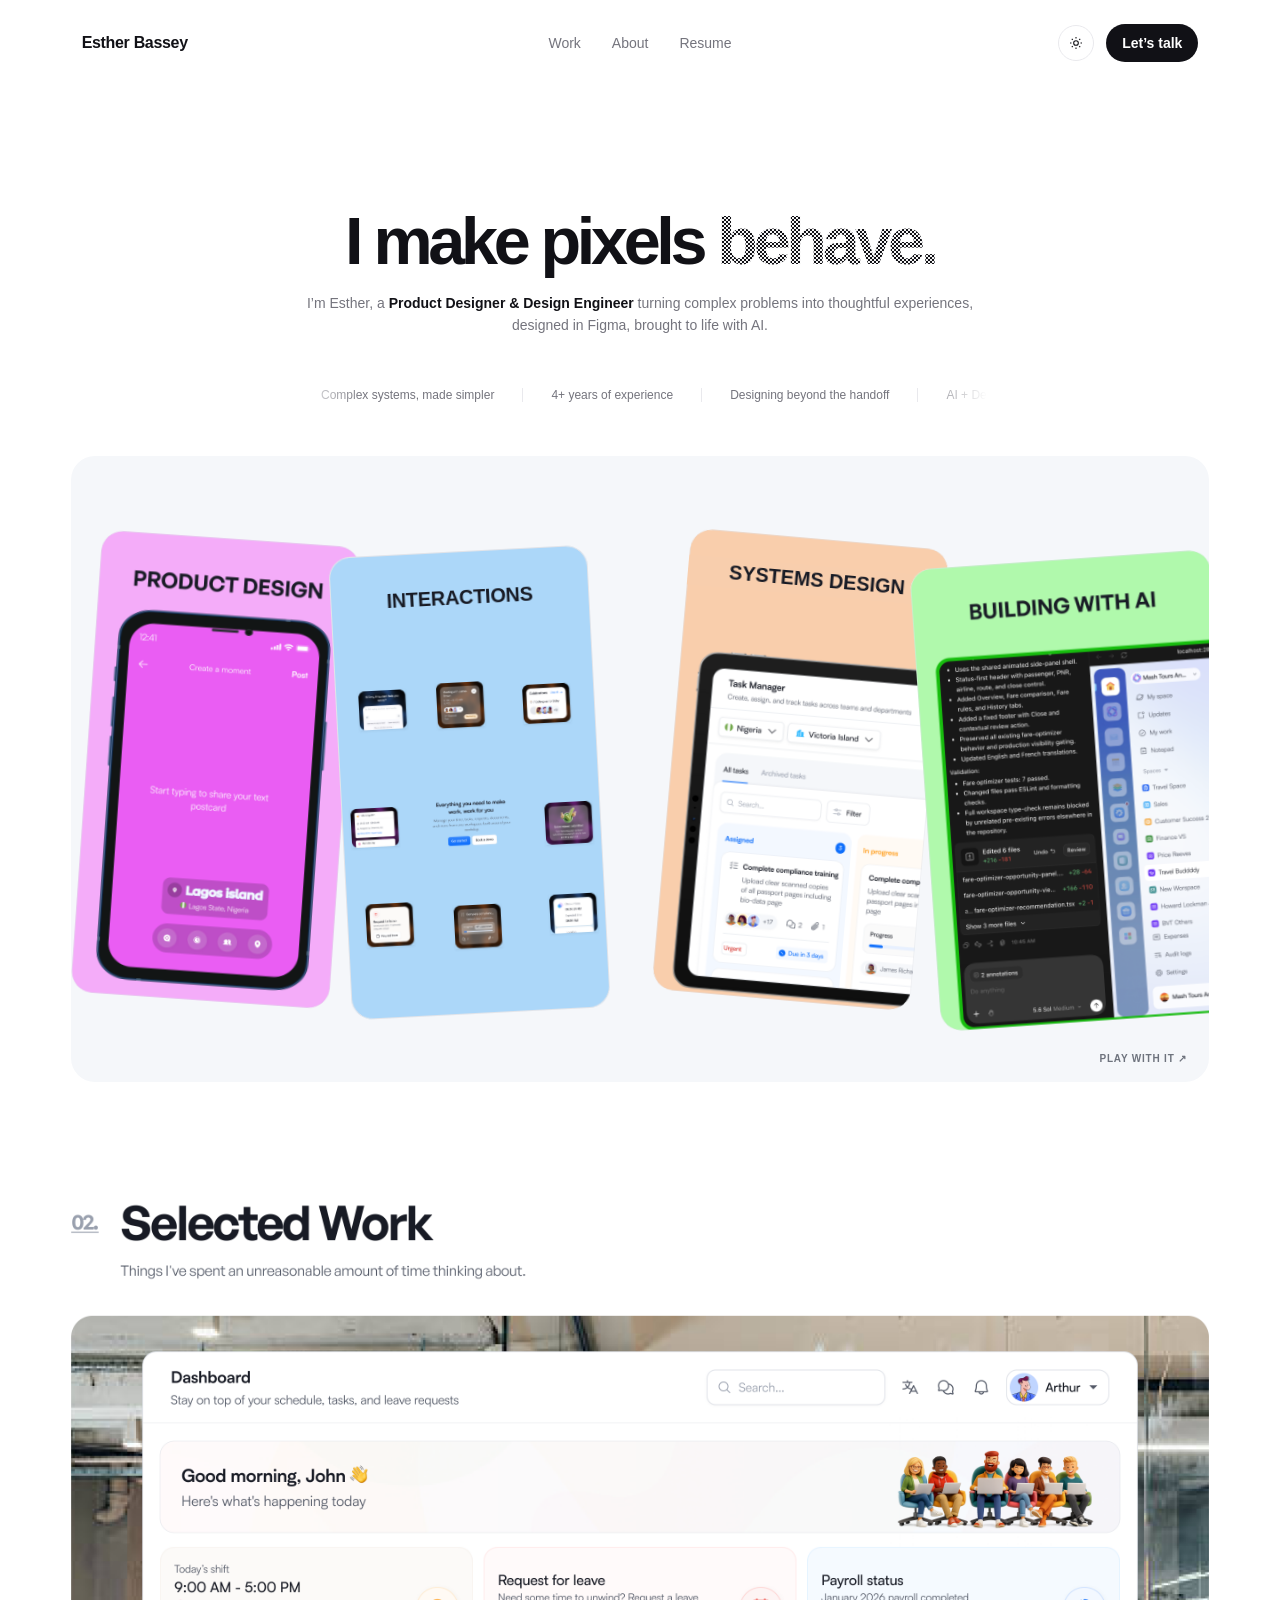
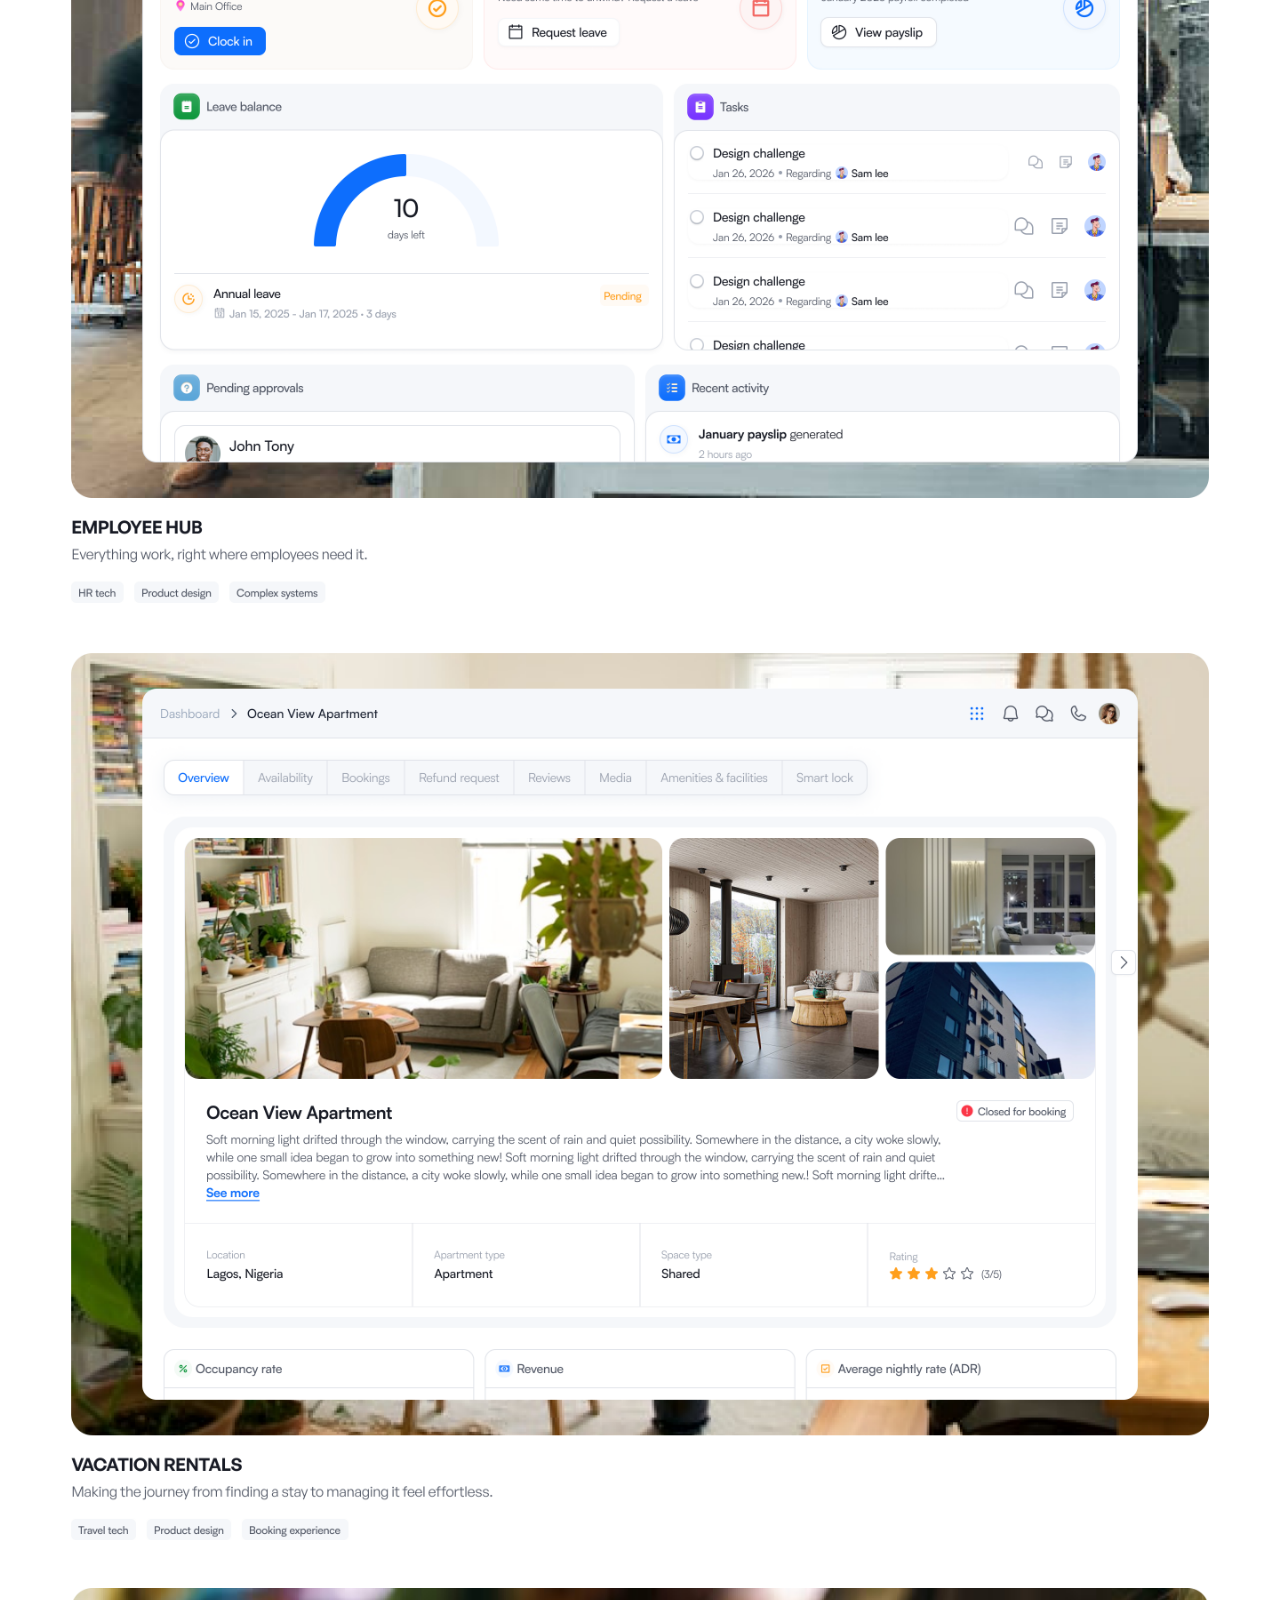
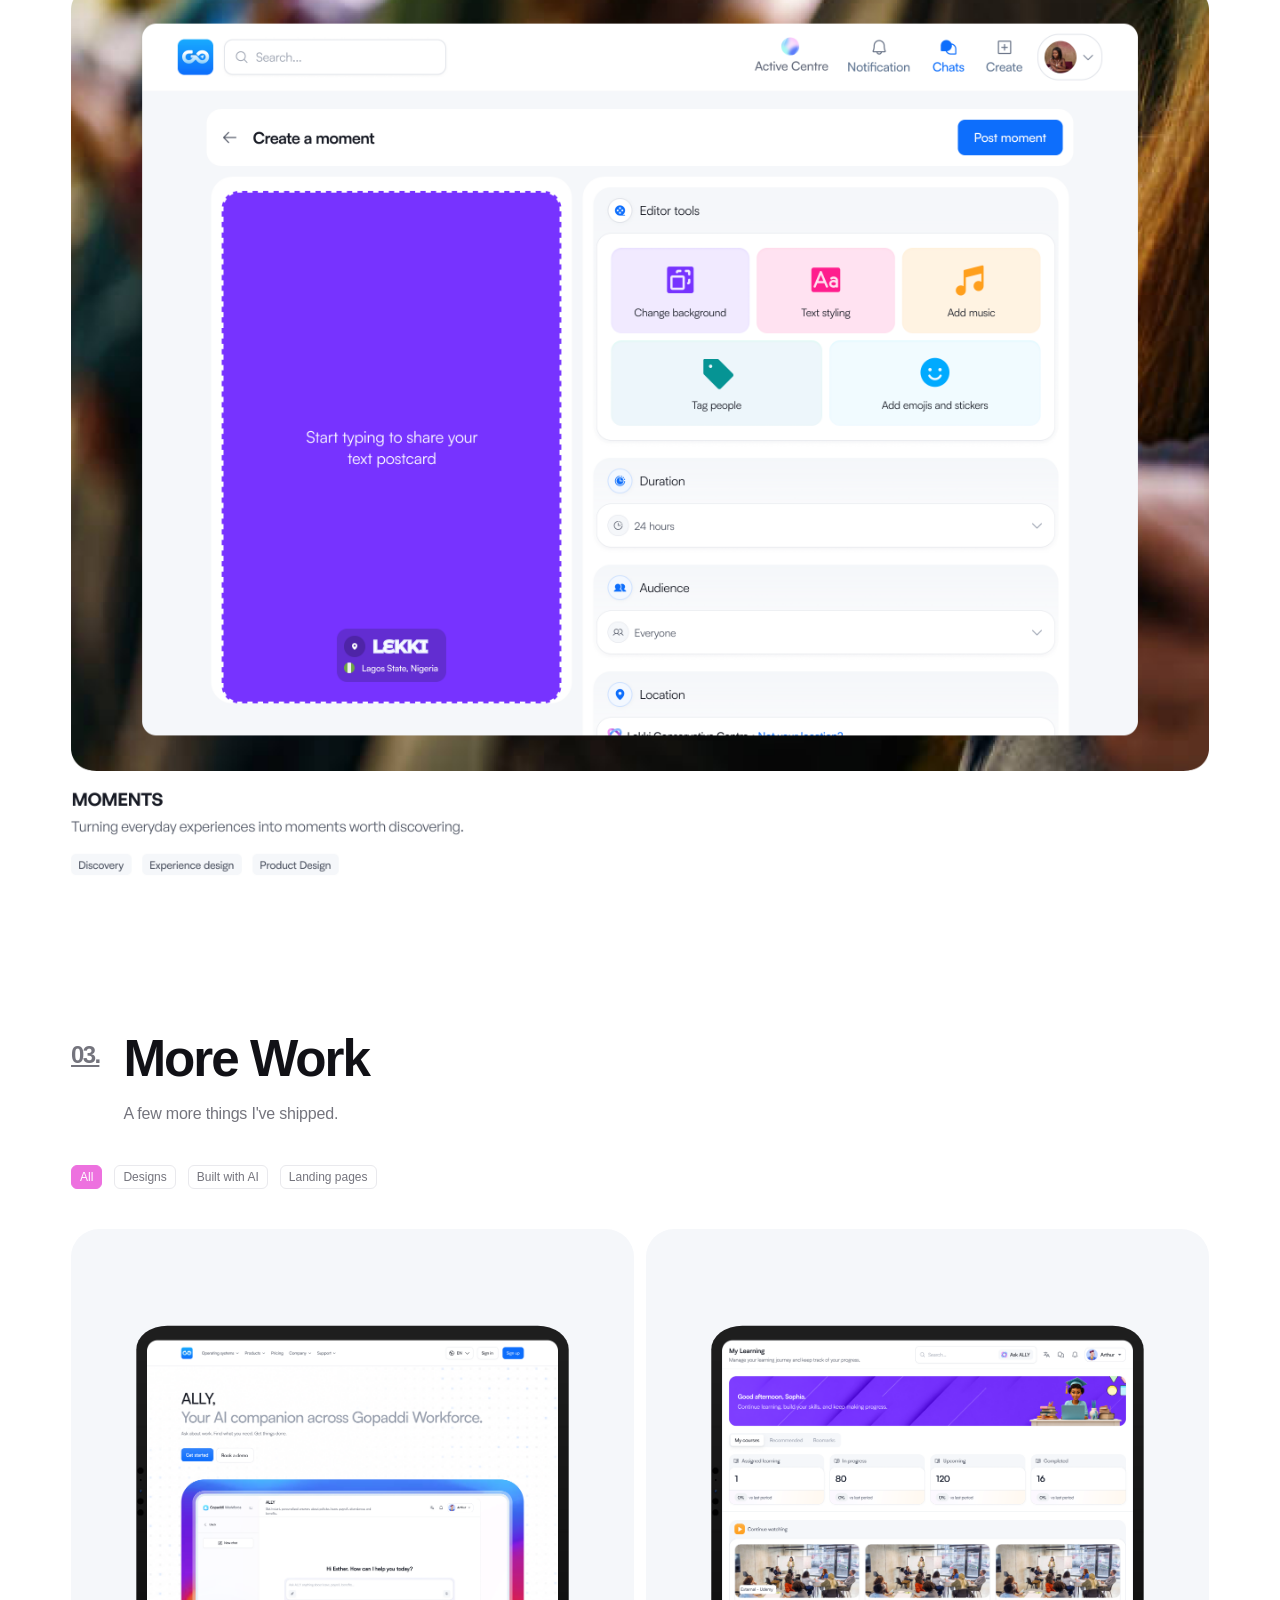
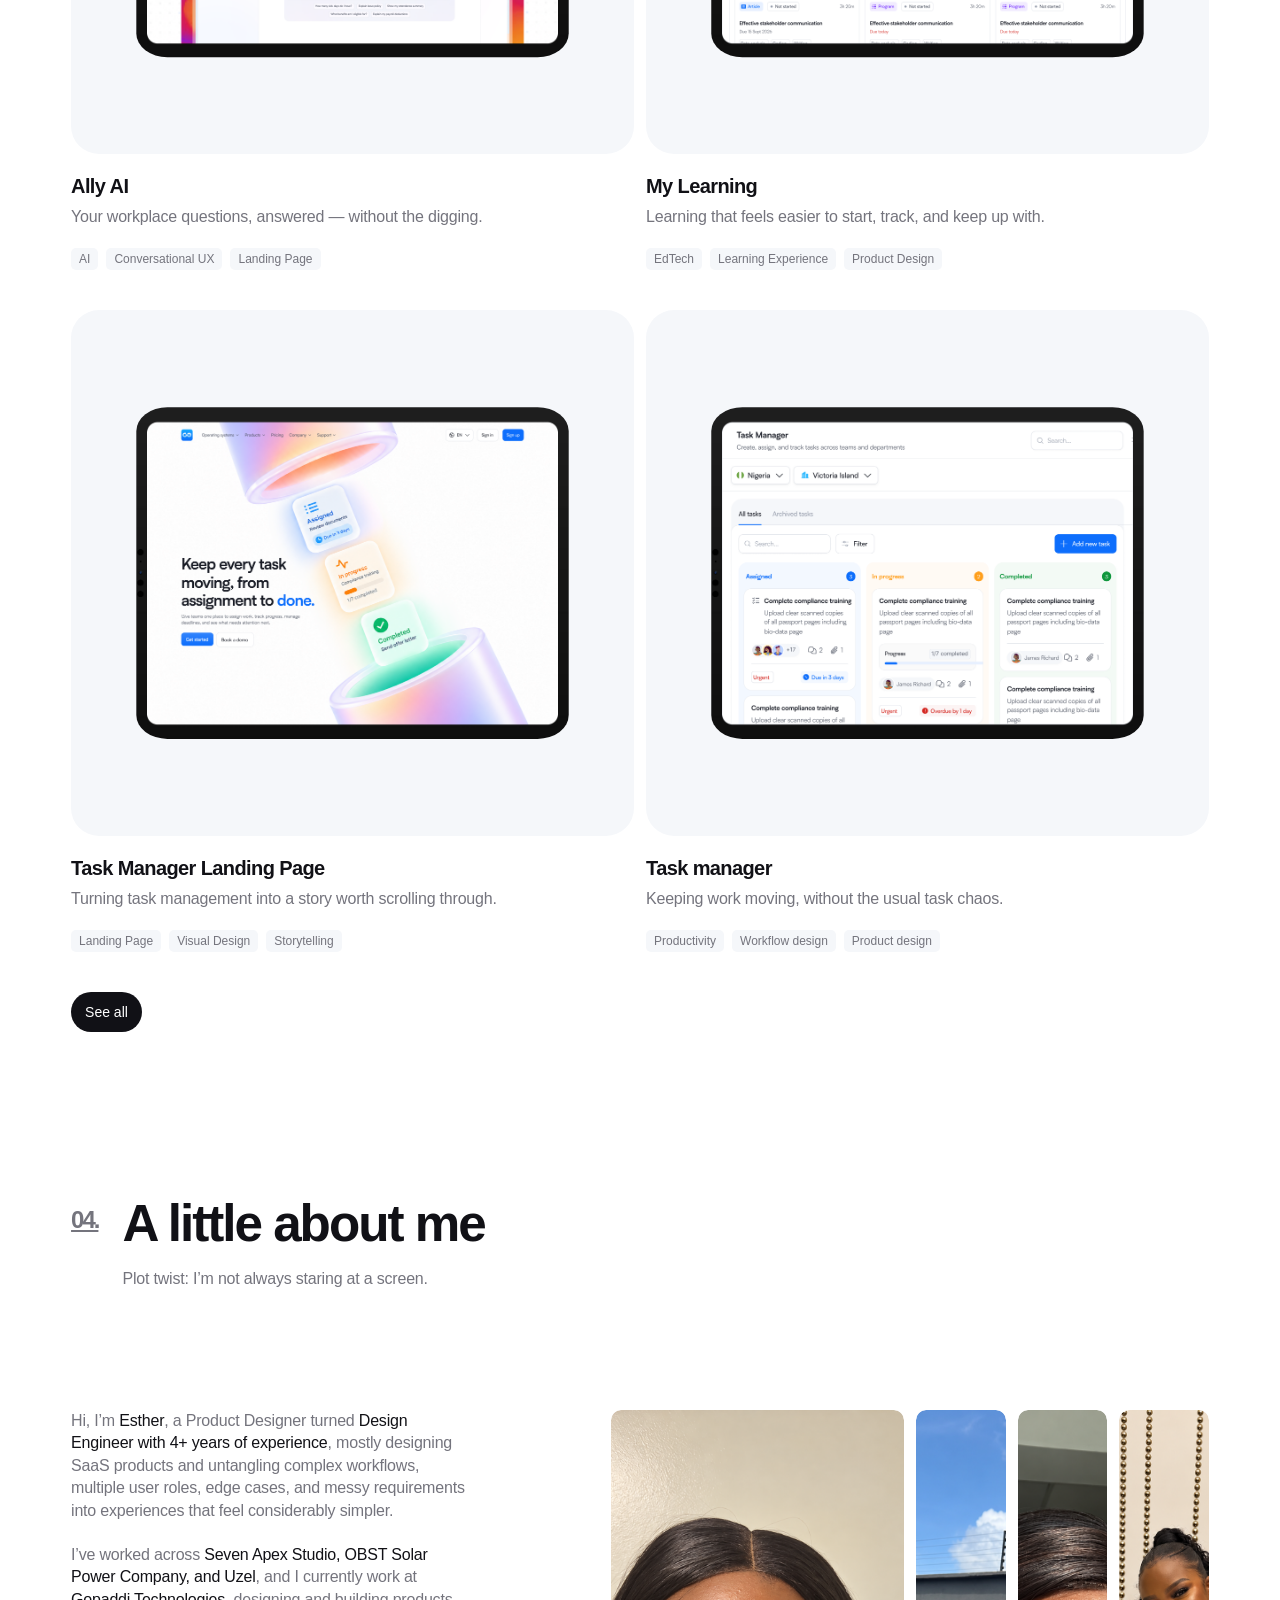
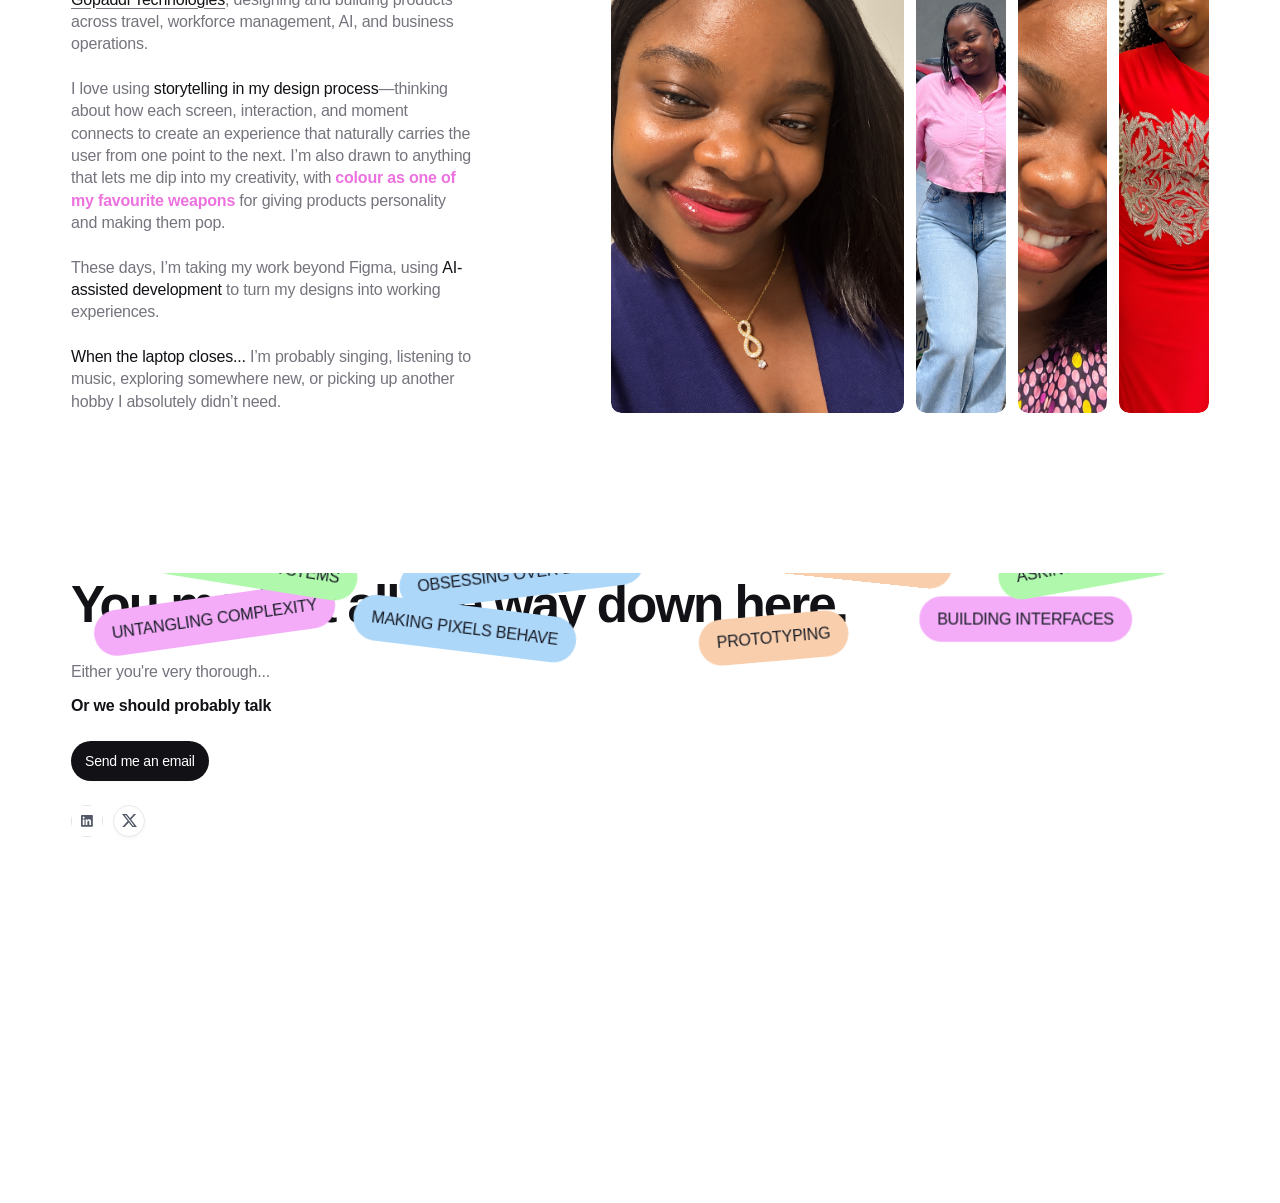
==== commit c84a498b: "Update portfolio project cards and footer interactions" ====
--- a/index.html
+++ b/index.html
@@ -16,7 +16,7 @@
         document.documentElement.dataset.theme = matchMedia('(prefers-color-scheme: dark)').matches ? 'dark' : 'light';
       }
     </script>
-  <link rel="stylesheet" href="./styles.css?v=20260924-49" />
+  <link rel="stylesheet" href="./styles.css?v=20260926-56" />
   </head>
   <body>
     <header class="site-header">
@@ -69,7 +69,7 @@
         <div class="showcase-stage" aria-hidden="true">
           <img class="showcase-card showcase-card-product" src="./assets/showcase-card-product-4x.png" alt="" />
           <div class="showcase-card showcase-card-interaction interaction-demo">
-            <span class="interaction-demo-title">MOTION DESIGN</span>
+            <span class="interaction-demo-title">INTERACTIONS</span>
             <img class="interaction-tile interaction-tile-ai" src="./assets/interaction-ai-4x.png" alt="" style="--i: 0; --r: -10deg; --stack-x: 49.3%; --stack-y: 49.7%" />
             <img class="interaction-tile interaction-tile-meeting" src="./assets/interaction-meeting-4x.png" alt="" style="--i: 1; --r: 8deg; --stack-x: 50.1%; --stack-y: 49.4%" />
             <img class="interaction-tile interaction-tile-celebrations" src="./assets/interaction-celebrations-4x.png" alt="" style="--i: 2; --r: -7deg; --stack-x: 49.6%; --stack-y: 50.3%" />
@@ -239,73 +239,96 @@
           </div>
 
           <div class="more-work-grid" id="more-work-grid">
-            <article class="more-work-card" data-categories="designs ai">
-              <div class="more-work-artwork">
-                <img src="./assets/more-ally-device-4x.png" width="2000" height="1534" alt="Ally AI conversation interface displayed on a tablet" loading="lazy" />
+            <article class="more-work-card" data-categories="designs ai landing">
+              <div class="more-work-artwork">
+                <img src="./assets/more-learning-ally-4x.png" width="2000" height="1534" alt="Ally AI landing page displayed on a tablet" loading="lazy" />
+              </div>
+              <h3><a href="https://www.gopaddi.com/en/workforce/ally" target="_blank" rel="noopener noreferrer">Ally AI</a></h3>
+              <p>Your workplace questions, answered — without the digging.</p>
+              <ul class="project-tags" aria-label="Project categories"><li>AI</li><li>Conversational UX</li><li>Landing Page</li></ul>
+            </article>
+            <article class="more-work-card" data-categories="designs">
+              <div class="more-work-artwork">
+                <img src="./assets/more-learning-dashboard-4x.png" width="2000" height="1534" alt="My Learning dashboard displayed on a tablet" loading="lazy" />
+              </div>
+              <h3>My Learning</h3>
+              <p>Learning that feels easier to start, track, and keep up with.</p>
+              <ul class="project-tags" aria-label="Project categories"><li>EdTech</li><li>Learning Experience</li><li>Product Design</li></ul>
+            </article>
+            <article class="more-work-card" data-categories="designs landing">
+              <div class="more-work-artwork">
+                <img src="./assets/more-discova-journey-4x.png" width="2000" height="1534" alt="Task workflow landing page displayed on a tablet" loading="lazy" />
+              </div>
+              <h3><a href="https://www.gopaddi.com/en/workforce/task-manager" target="_blank" rel="noopener noreferrer">Task Manager Landing Page</a></h3>
+              <p>Turning task management into a story worth scrolling through.</p>
+              <ul class="project-tags" aria-label="Project categories"><li>Landing Page</li><li>Visual Design</li><li>Storytelling</li></ul>
+            </article>
+            <article class="more-work-card" data-categories="designs">
+              <div class="more-work-artwork">
+                <img src="./assets/more-tasks-device-4x.png" width="2000" height="1534" alt="Task Manager dashboard displayed on a tablet" loading="lazy" />
+              </div>
+              <h3>Task manager</h3>
+              <p>Keeping work moving, without the usual task chaos.</p>
+              <ul class="project-tags" aria-label="Project categories"><li>Productivity</li><li>Workflow design</li><li>Product design</li></ul>
+            </article>
+            <article class="more-work-card" data-categories="designs landing" data-project-hidden data-expanded-card hidden>
+              <div class="more-work-artwork"><img src="./assets/more-discova-landing-4x.png" width="2000" height="1534" alt="Hotel operations landing page displayed on a tablet" loading="lazy" /></div>
+              <h3><a href="https://www.gopaddi.com/en/automation" target="_blank" rel="noopener noreferrer">Automated Room Service</a></h3>
+              <p>Making room service run itself, so hospitality teams can focus on the guest.</p>
+              <ul class="project-tags" aria-label="Project categories"><li>Hospitality Tech</li><li>Automation</li><li>Landing Page</li></ul>
+            </article>
+            <article class="more-work-card" data-categories="designs ai" data-expanded-card hidden>
+              <div class="more-work-artwork"><img src="./assets/more-rentlens-device-4x.png" width="2000" height="1534" alt="Rentlens apartment review interface displayed on a tablet" loading="lazy" /></div>
+              <h3>Rentlens</h3>
+              <p>Know what it’s like to live there, before you do.</p>
+              <ul class="project-tags" aria-label="Project categories"><li>AI</li><li>Product design</li><li>PropTech</li></ul>
+            </article>
+            <article class="more-work-card" data-categories="designs landing" data-expanded-card hidden>
+              <div class="more-work-artwork"><img src="./assets/more-discova-device-4x.png" width="2000" height="1534" alt="Discova Trips travel landing page displayed on a tablet" loading="lazy" /></div>
+              <h3>Discova Trips</h3>
+              <p>Turning travel memberships into a world worth exploring.</p>
+              <ul class="project-tags" aria-label="Project categories"><li>Travel Tech</li><li>Landing Page</li><li>Visual Design</li></ul>
+            </article>
+            <article class="more-work-card" data-categories="designs landing" data-expanded-card hidden>
+              <div class="more-work-artwork"><img src="./assets/more-learning-mobile-4x.png" width="2000" height="1534" alt="Hotel guest mobile access landing page displayed on a tablet" loading="lazy" /></div>
+              <h3><a href="https://www.gopaddi.com/en/digital-lock" target="_blank" rel="noopener noreferrer">Digital Lock &amp; Self Check-in</a></h3>
+              <p>From arrival to room access, without stopping at the front desk.</p>
+              <ul class="project-tags" aria-label="Project categories"><li>Hospitality Tech</li><li>Guest Experience</li><li>Landing Page</li></ul>
+            </article>
+            <article class="more-work-card" data-categories="designs landing" data-expanded-card hidden>
+              <div class="more-work-artwork"><img src="./assets/more-discova-dashboard-4x.png" width="2000" height="1534" alt="Leave management landing page displayed on a tablet" loading="lazy" /></div>
+              <h3><a href="https://www.gopaddi.com/en/workforce/leave-management" target="_blank" rel="noopener noreferrer">Leave Management</a></h3>
+              <p>Time off, without the back-and-forth.</p>
+              <ul class="project-tags" aria-label="Project categories"><li>HR Tech</li><li>Leave Management</li><li>Landing Page</li></ul>
+            </article>
+            <article class="more-work-card" data-categories="designs ai" data-project-hidden data-expanded-card hidden>
+              <div class="more-work-artwork">
+                <div class="ally-chat-visual">
+                  <img src="./assets/more-ally-device-4x.png" width="2000" height="1534" alt="Ally AI conversation interface displayed on a tablet" loading="lazy" />
+                  <div class="ally-chatbox" aria-hidden="true">
+                    <p class="ally-chatbox-heading">Hi Esther. How can I help you today?</p>
+                    <div class="ally-prompt-panel">
+                      <div class="ally-prompt-pattern"></div>
+                      <div class="ally-prompt-input">
+                        <span class="ally-typing-text"></span>
+                        <div class="ally-prompt-actions">
+                          <span class="ally-prompt-action"><img src="./assets/ally-paperclip.svg" alt="" /></span>
+                          <span class="ally-prompt-action"><img src="./assets/ally-microphone.svg" alt="" /></span>
+                        </div>
+                      </div>
+                      <div class="ally-prompt-row">
+                        <span>How many sick days do I have?</span><span>Explain leave policy</span><span>Show my attendance summary</span>
+                      </div>
+                      <div class="ally-prompt-row">
+                        <span>What benefits am I eligible for?</span><span>Explain my payroll deductions</span>
+                      </div>
+                    </div>
+                  </div>
+                </div>
               </div>
               <h3>Ally AI</h3>
               <p>Workplace answers, without the digging.</p>
               <ul class="project-tags" aria-label="Project categories"><li>AI</li><li>Conversational UX</li><li>HR Tech</li></ul>
-            </article>
-            <article class="more-work-card" data-categories="designs ai">
-              <div class="more-work-artwork">
-                <img src="./assets/more-rentlens-device-4x.png" width="2000" height="1534" alt="Rentlens apartment review interface displayed on a tablet" loading="lazy" />
-              </div>
-              <h3>Rentlens</h3>
-              <p>Know what it’s like to live there, before you do.</p>
-              <ul class="project-tags" aria-label="Project categories"><li>AI</li><li>Product design</li><li>PropTech</li></ul>
-            </article>
-            <article class="more-work-card" data-categories="designs landing">
-              <div class="more-work-artwork">
-                <img src="./assets/more-discova-device-4x.png" width="2000" height="1534" alt="Discova Trips travel landing page displayed on a tablet" loading="lazy" />
-              </div>
-              <h3>Discova trips</h3>
-              <p>Making workplace policies easier to manage — and easier to find.</p>
-              <ul class="project-tags" aria-label="Project categories"><li>HR tech</li><li>Information architecture</li><li>Product design</li></ul>
-            </article>
-            <article class="more-work-card" data-categories="designs">
-              <div class="more-work-artwork">
-                <img src="./assets/more-tasks-device-4x.png" width="2000" height="1534" alt="Task Manager dashboard displayed on a tablet" loading="lazy" />
-              </div>
-              <h3>Task manager</h3>
-              <p>Keeping work moving, without the usual task chaos.</p>
-              <ul class="project-tags" aria-label="Project categories"><li>Productivity</li><li>Workflow design</li><li>Product design</li></ul>
-            </article>
-            <article class="more-work-card" data-categories="designs landing" data-expanded-card hidden>
-              <div class="more-work-artwork"><img src="./assets/more-discova-landing-4x.png" width="2000" height="1534" alt="Hotel operations landing page displayed on a tablet" loading="lazy" /></div>
-              <h3>Discova trips</h3>
-              <p>Making workplace policies easier to manage — and easier to find.</p>
-              <ul class="project-tags" aria-label="Project categories"><li>HR tech</li><li>Information architecture</li><li>Product design</li></ul>
-            </article>
-            <article class="more-work-card" data-categories="designs" data-expanded-card hidden>
-              <div class="more-work-artwork"><img src="./assets/more-learning-dashboard-4x.png" width="2000" height="1534" alt="My Learning dashboard displayed on a tablet" loading="lazy" /></div>
-              <h3>My learning</h3>
-              <p>Keeping work moving, without the usual task chaos.</p>
-              <ul class="project-tags" aria-label="Project categories"><li>Productivity</li><li>Workflow design</li><li>Product design</li></ul>
-            </article>
-            <article class="more-work-card" data-categories="designs landing" data-expanded-card hidden>
-              <div class="more-work-artwork"><img src="./assets/more-discova-journey-4x.png" width="2000" height="1534" alt="Task workflow landing page displayed on a tablet" loading="lazy" /></div>
-              <h3>Discova trips</h3>
-              <p>Making workplace policies easier to manage — and easier to find.</p>
-              <ul class="project-tags" aria-label="Project categories"><li>HR tech</li><li>Information architecture</li><li>Product design</li></ul>
-            </article>
-            <article class="more-work-card" data-categories="designs" data-expanded-card hidden>
-              <div class="more-work-artwork"><img src="./assets/more-learning-mobile-4x.png" width="2000" height="1534" alt="Hotel guest mobile access landing page displayed on a tablet" loading="lazy" /></div>
-              <h3>My learning</h3>
-              <p>Keeping work moving, without the usual task chaos.</p>
-              <ul class="project-tags" aria-label="Project categories"><li>Productivity</li><li>Workflow design</li><li>Product design</li></ul>
-            </article>
-            <article class="more-work-card" data-categories="designs landing" data-expanded-card hidden>
-              <div class="more-work-artwork"><img src="./assets/more-discova-dashboard-4x.png" width="2000" height="1534" alt="Leave management landing page displayed on a tablet" loading="lazy" /></div>
-              <h3>Discova trips</h3>
-              <p>Making workplace policies easier to manage — and easier to find.</p>
-              <ul class="project-tags" aria-label="Project categories"><li>HR tech</li><li>Information architecture</li><li>Product design</li></ul>
-            </article>
-            <article class="more-work-card" data-categories="designs ai" data-expanded-card hidden>
-              <div class="more-work-artwork"><img src="./assets/more-learning-ally-4x.png" width="2000" height="1534" alt="Ally AI landing page displayed on a tablet" loading="lazy" /></div>
-              <h3>My learning</h3>
-              <p>Keeping work moving, without the usual task chaos.</p>
-              <ul class="project-tags" aria-label="Project categories"><li>Productivity</li><li>Workflow design</li><li>Product design</li></ul>
             </article>
           </div>
           <button class="more-work-see-all" type="button" aria-expanded="false" aria-controls="more-work-grid">See all</button>
@@ -371,6 +394,6 @@
       </section>
     </main>
 
-    <script src="./script.js?v=20260925-16"></script>
+    <script src="./script.js?v=20260926-23"></script>
   </body>
 </html>
--- a/styles.css
+++ b/styles.css
@@ -839,7 +839,23 @@
 .more-work-card[hidden] { display: none; }
 .more-work-artwork { display: grid; place-items: center; aspect-ratio: 634 / 592; overflow: hidden; border-radius: 28px; background: var(--soft); }
 .more-work-artwork img { display: block; width: 78.86%; max-width: 500px; height: auto; clip-path: inset(1.3% round 7%); }
+.ally-chat-visual { position: relative; width: 78.86%; max-width: 500px; }
+.more-work-artwork .ally-chat-visual > img { width: 100%; max-width: none; }
+.ally-chatbox { position: absolute; left: 34%; top: 41.7%; width: 49.2%; padding-top: 2px; background: #fff; color: #181b25; font-family: inherit; pointer-events: none; }
+.more-work-card .ally-chatbox-heading { margin: 0 0 3.1%; background: #fff; text-align: center; font-size: clamp(6px, .75vw, 8px); font-weight: 700; line-height: 1.25; letter-spacing: -.025em; }
+.ally-prompt-panel { position: relative; display: flex; flex-direction: column; align-items: center; gap: 2px; overflow: hidden; padding: 2.5px 2.5px 5px; border-radius: clamp(5px, 1vw, 7px); background: rgba(245, 247, 250, .8); }
+.ally-prompt-pattern { position: absolute; inset: -90% 20%; background: url('./assets/ally-chat-pattern.png') center / cover no-repeat; opacity: .1; transform: rotate(90deg); }
+.ally-prompt-input { position: relative; z-index: 1; box-sizing: border-box; width: 100%; min-height: clamp(22px, 2.8vw, 28px); padding: 4px; border: 1px solid #0d6efd; border-radius: clamp(4px, .8vw, 6px); background: #fff; }
+.ally-typing-text { display: block; overflow: hidden; max-width: 84%; color: #99a0ae; font-size: clamp(4px, .45vw, 5px); line-height: 1.25; letter-spacing: -.014em; white-space: nowrap; }
+.ally-prompt-actions { position: absolute; right: 4px; bottom: 4px; left: 4px; display: flex; align-items: center; justify-content: space-between; }
+.ally-prompt-action { display: grid; width: clamp(9px, 1.25vw, 13px); height: clamp(9px, 1.25vw, 13px); place-items: center; border: 1px solid #fff; border-radius: 3px; background: #f5f7fa; box-shadow: 0 1px 2px rgba(16, 24, 40, .05); }
+.more-work-artwork .ally-prompt-action img { display: block; width: auto; max-width: none; height: auto; clip-path: none; }
+.ally-prompt-row { position: relative; z-index: 1; display: flex; justify-content: center; gap: 2px; width: 100%; }
+.ally-prompt-row span { padding: 1px 2px; border: 1px solid #e1e4ea; border-radius: 3px; background: #fcfaff; color: #525866; font-size: clamp(3px, .28vw, 4px); font-weight: 500; line-height: 1.25; letter-spacing: -.015em; white-space: nowrap; }
+.ally-chat-visual.is-typing .ally-typing-text::after { content: ""; display: inline-block; width: 1px; height: .95em; margin-left: 1px; background: currentColor; vertical-align: -.1em; animation: ally-caret-blink .7s steps(1) infinite; }
+@keyframes ally-caret-blink { 50% { opacity: 0; } }
 .more-work-card h3 { margin: 20px 0 8px; font-size: 20px; line-height: 24px; font-weight: 700; letter-spacing: -.03em; }
+.more-work-card h3 a:hover, .more-work-card h3 a:focus-visible { text-decoration: underline; text-underline-offset: 4px; }
 .more-work-card p { margin: 0; color: var(--muted); font-size: 16px; line-height: 22px; letter-spacing: -.2px; }
 .more-work-card .project-tags { margin-top: 20px; }
 .more-work-see-all { display: inline-flex; align-items: center; min-height: 40px; margin-top: 40px; padding: 10px 14px; border: 0; border-radius: 24px; background: var(--ink); color: var(--page); font-size: 14px; font-weight: 500; cursor: pointer; }
@@ -869,9 +885,9 @@
 .about-photo:nth-child(2) img { object-position: 52% center; }
 .about-photo:nth-child(3) img { object-position: 48% center; }
 .about-photo:nth-child(4) img { object-position: 52% center; }
-.contact-section { padding: 80px 0; }
-.contact-inner { width: calc(100% - 2 * clamp(24px, 5.55vw, 80px)); max-width: clamp(1280px, 83.333vw, 1600px); margin: 0 auto; }
-.contact-intro { display: flex; flex-direction: column; align-items: flex-start; gap: 24px; }
+.contact-section { padding: 80px 0 0; overflow: hidden; }
+.contact-inner { position: relative; width: calc(100% - 2 * clamp(24px, 5.55vw, 80px)); max-width: clamp(1280px, 83.333vw, 1600px); min-height: clamp(560px, 70vh, 760px); margin: 0 auto; }
+.contact-intro { position: relative; z-index: 1; display: flex; flex-direction: column; align-items: flex-start; gap: 24px; }
 .contact-intro h2 { margin: 0; font-size: clamp(38px, 4vw, 54px); line-height: 64px; font-weight: 600; letter-spacing: -2px; }
 .contact-details { display: flex; flex-direction: column; align-items: flex-start; gap: 24px; }
 .contact-copy { display: flex; flex-direction: column; gap: 12px; font-size: 16px; line-height: 22px; letter-spacing: -.2px; }
@@ -885,8 +901,9 @@
 .contact-linkedin img { display: block; width: 40px; height: 40px; max-width: none; transform: translate(-4px, -1px); }
 .contact-x { display: grid; place-items: center; border: 1px solid var(--line); background: var(--page); box-shadow: 0 3px 5px -1px rgba(16,24,40,.03), 0 1px 4px -2px rgba(16,24,40,.05); }
 .contact-x img { display: block; width: 15px; height: 13px; }
-.contact-tags { display: flex; flex-wrap: wrap; justify-content: center; gap: 12px; margin: 120px 0 0; padding: 0; list-style: none; }
-.contact-tags li { display: flex; align-items: center; justify-content: center; min-height: 46px; padding: 12px; border-radius: 20px; color: #181b25; font-size: 16px; line-height: 22px; letter-spacing: -.2px; text-align: center; white-space: nowrap; }
+.contact-tags { position: absolute; z-index: 2; inset: 0; display: block; width: 100%; height: 100%; margin: 0; padding: 0; overflow: hidden; list-style: none; pointer-events: none; }
+.contact-tags li { position: absolute; top: 0; left: 0; display: flex; align-items: center; justify-content: center; min-height: 46px; padding: 12px 18px; border-radius: 999px; color: #181b25; font-size: 16px; line-height: 22px; letter-spacing: -.2px; text-align: center; white-space: nowrap; cursor: grab; user-select: none; will-change: transform; }
+.contact-tags li:active { cursor: grabbing; }
 .contact-tags li:nth-child(4n + 1) { background: #f4acf9; }
 .contact-tags li:nth-child(4n + 2) { background: #acd7f9; }
 .contact-tags li:nth-child(4n + 3) { background: #f9ceac; }
@@ -952,13 +969,13 @@
   .about-me-copy { font-size: 15px; line-height: 1.5; }
   .about-me-copy p { margin-bottom: 20px; }
   .about-me-photos { height: clamp(340px, 60vw, 560px); min-height: 0; }
-  .contact-section { padding: 64px 0; }
-  .contact-inner { width: calc(100% - 32px); }
+  .contact-section { padding: 64px 0 0; }
+  .contact-inner { width: calc(100% - 32px); min-height: 580px; }
   .contact-intro { gap: 20px; }
   .contact-intro h2 { font-size: clamp(34px, 8vw, 46px); line-height: 1.12; letter-spacing: -.055em; }
   .contact-details { gap: 20px; }
   .contact-copy { font-size: 15px; }
-  .contact-tags { margin-top: 72px; gap: 10px; }
+  .contact-tags { height: 100%; margin: 0; }
   .contact-tags li { min-height: 38px; padding: 8px 10px; border-radius: 16px; font-size: 12px; line-height: 18px; }
 }
 
@@ -969,10 +986,13 @@
   .about-me-photos[data-active="3"] { grid-template-columns: repeat(3, minmax(0, 1fr)) minmax(0, 2.7fr); }
   .about-me-photos img { border-radius: 8px; }
   .about-photo { border-radius: 8px; }
-  .contact-tags { justify-content: flex-start; margin-top: 64px; gap: 8px; }
-  .contact-tags li { min-height: 34px; padding: 7px 9px; border-radius: 14px; font-size: 11px; line-height: 16px; white-space: normal; }
+  .contact-inner { min-height: 520px; }
+  .contact-tags { height: 100%; margin: 0; }
+  .contact-tags li { min-height: 34px; padding: 7px 9px; border-radius: 999px; font-size: 11px; line-height: 16px; }
 }
 
 @media (prefers-reduced-motion: reduce) {
   *, *::before, *::after { scroll-behavior: auto !important; transition-duration: .001ms !important; }
-}
+  .contact-tags { position: relative; display: flex; flex-wrap: wrap; align-content: flex-end; justify-content: center; gap: 10px; height: auto; min-height: 180px; margin-top: 48px; padding-bottom: 16px; pointer-events: auto; }
+  .contact-tags li { position: static; transform: none !important; }
+}
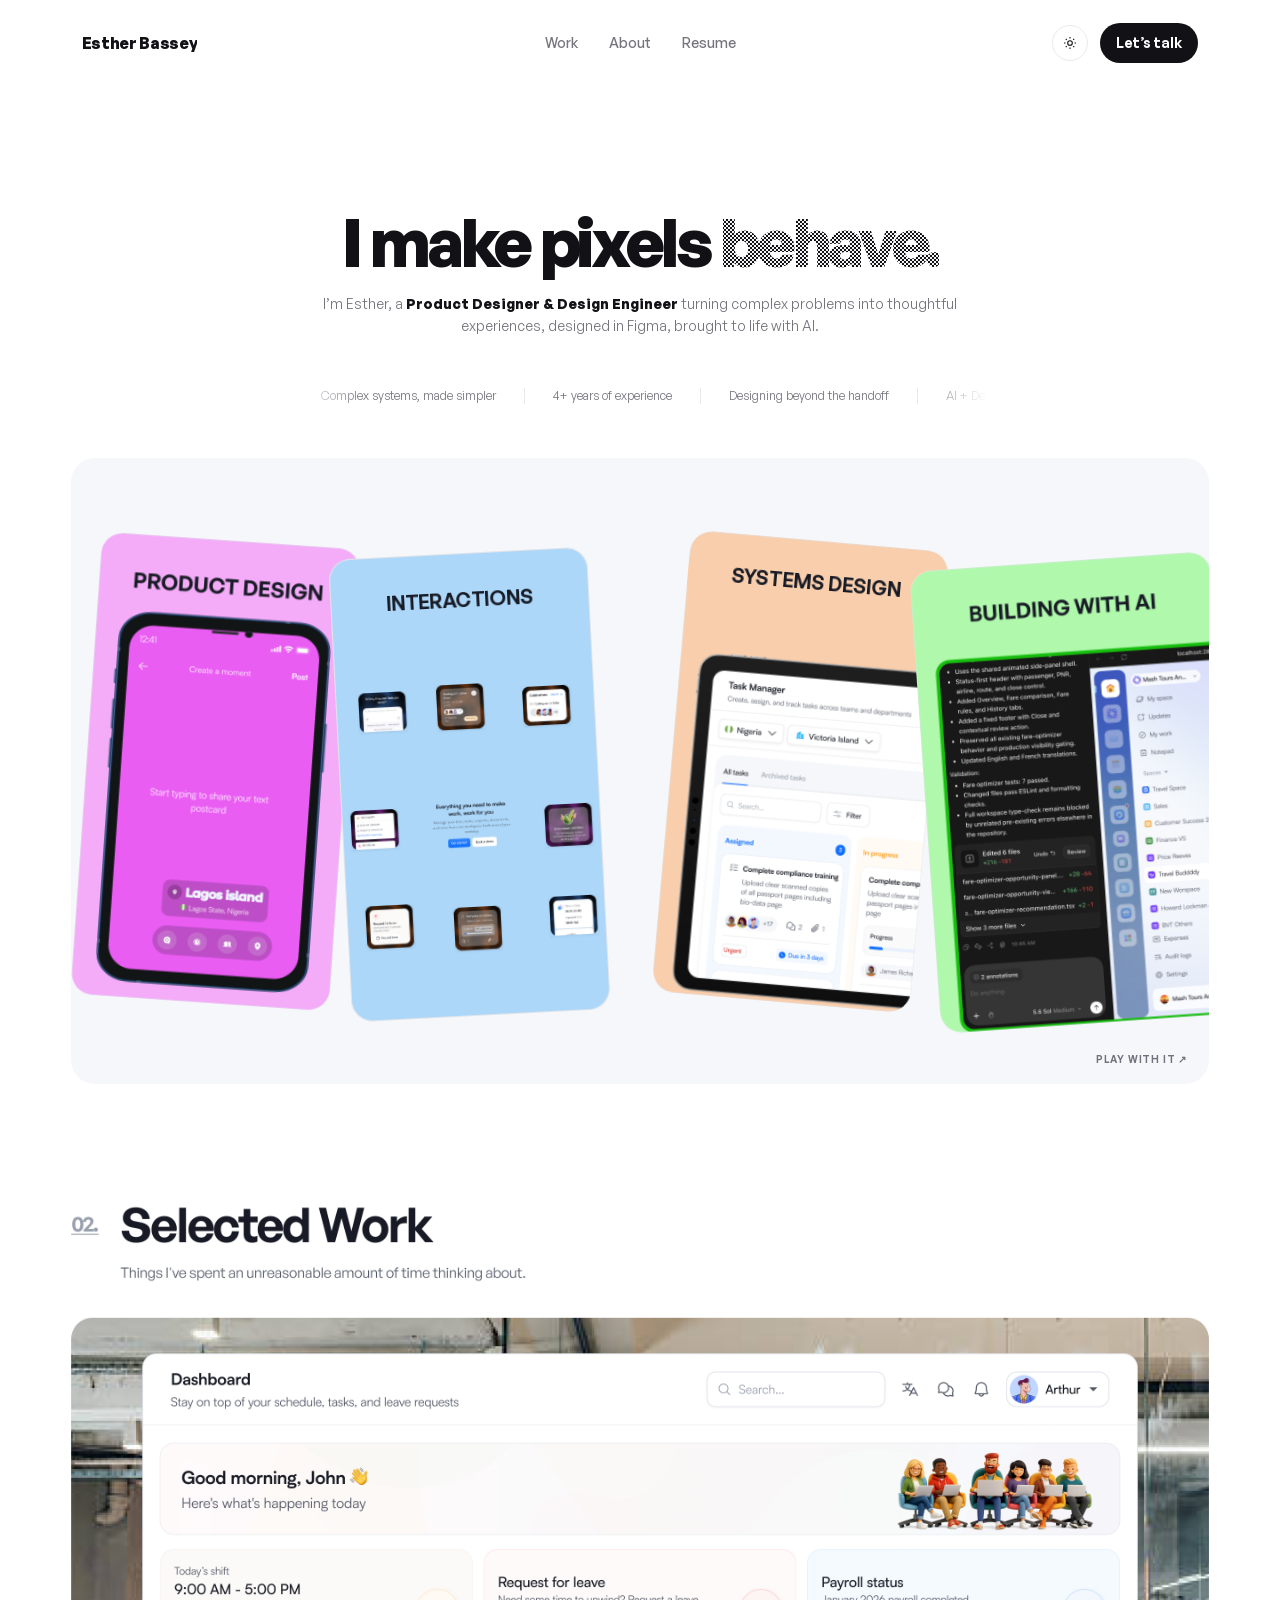
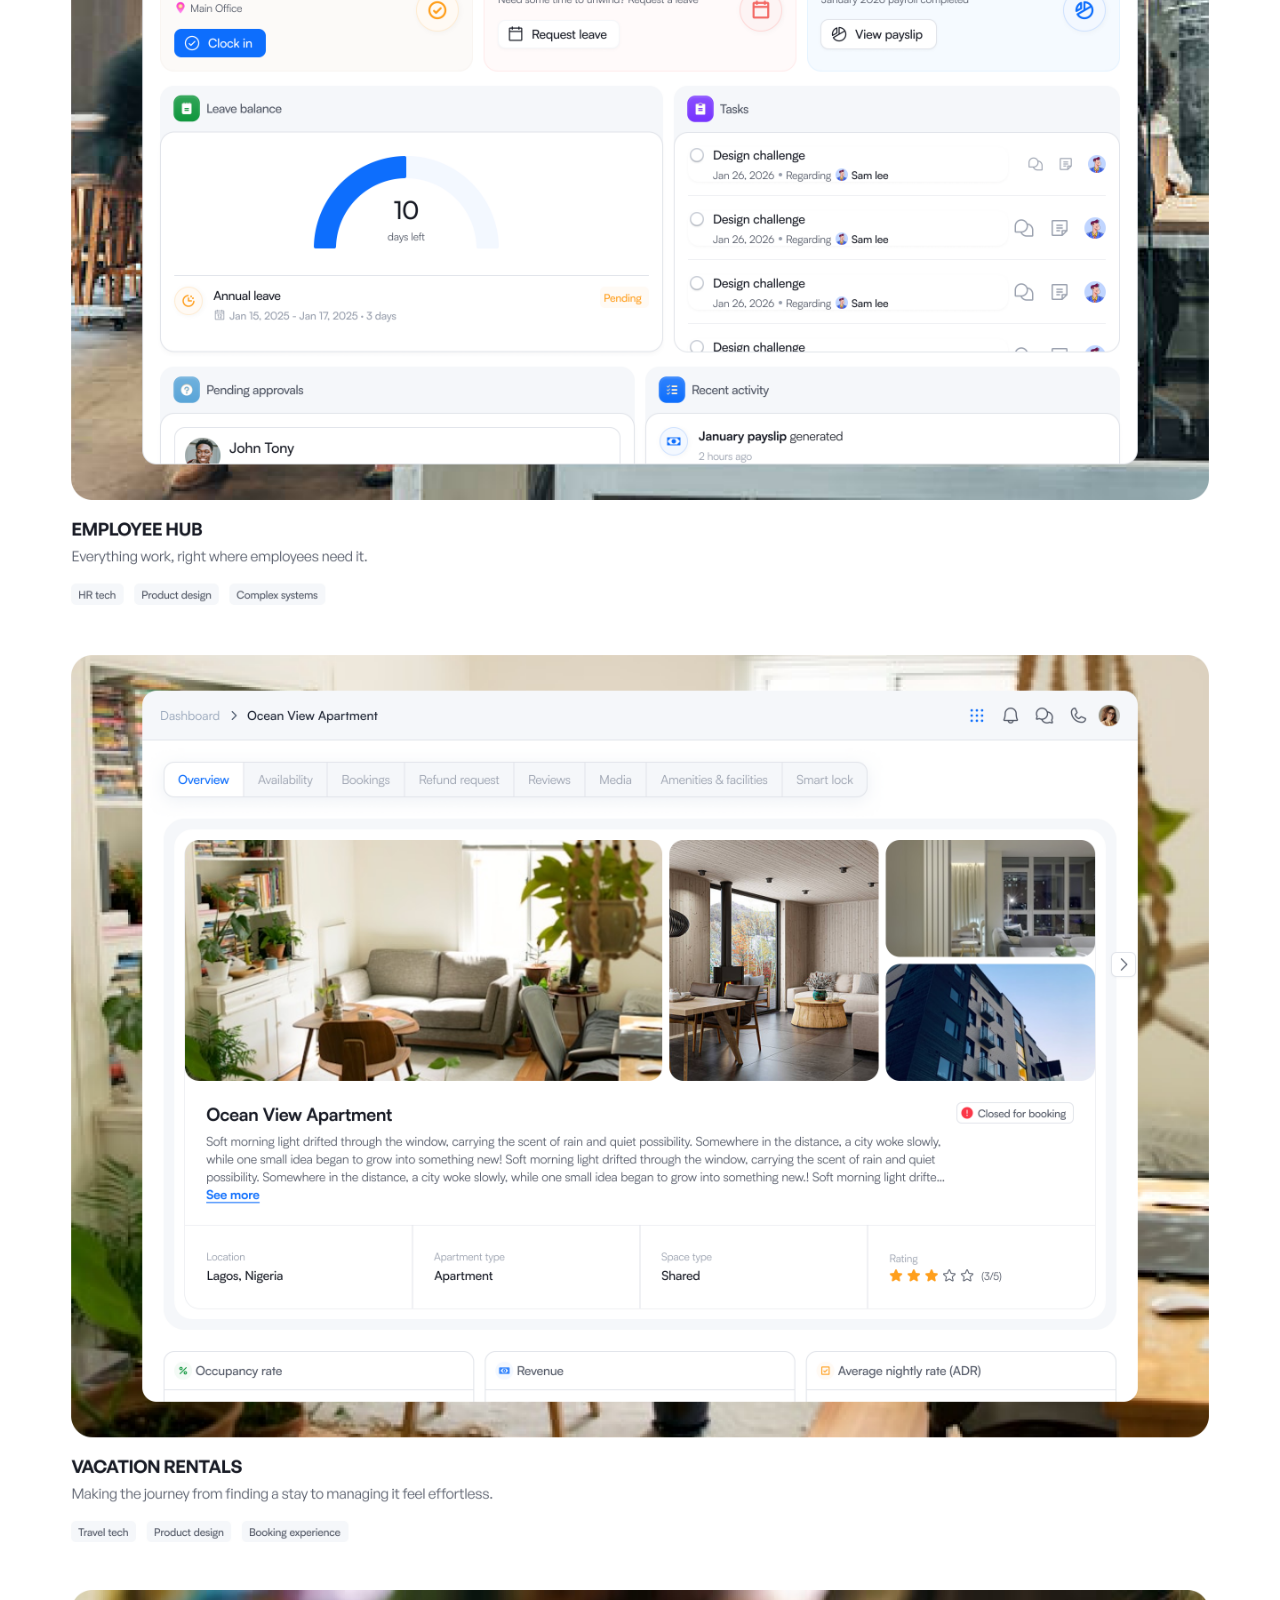
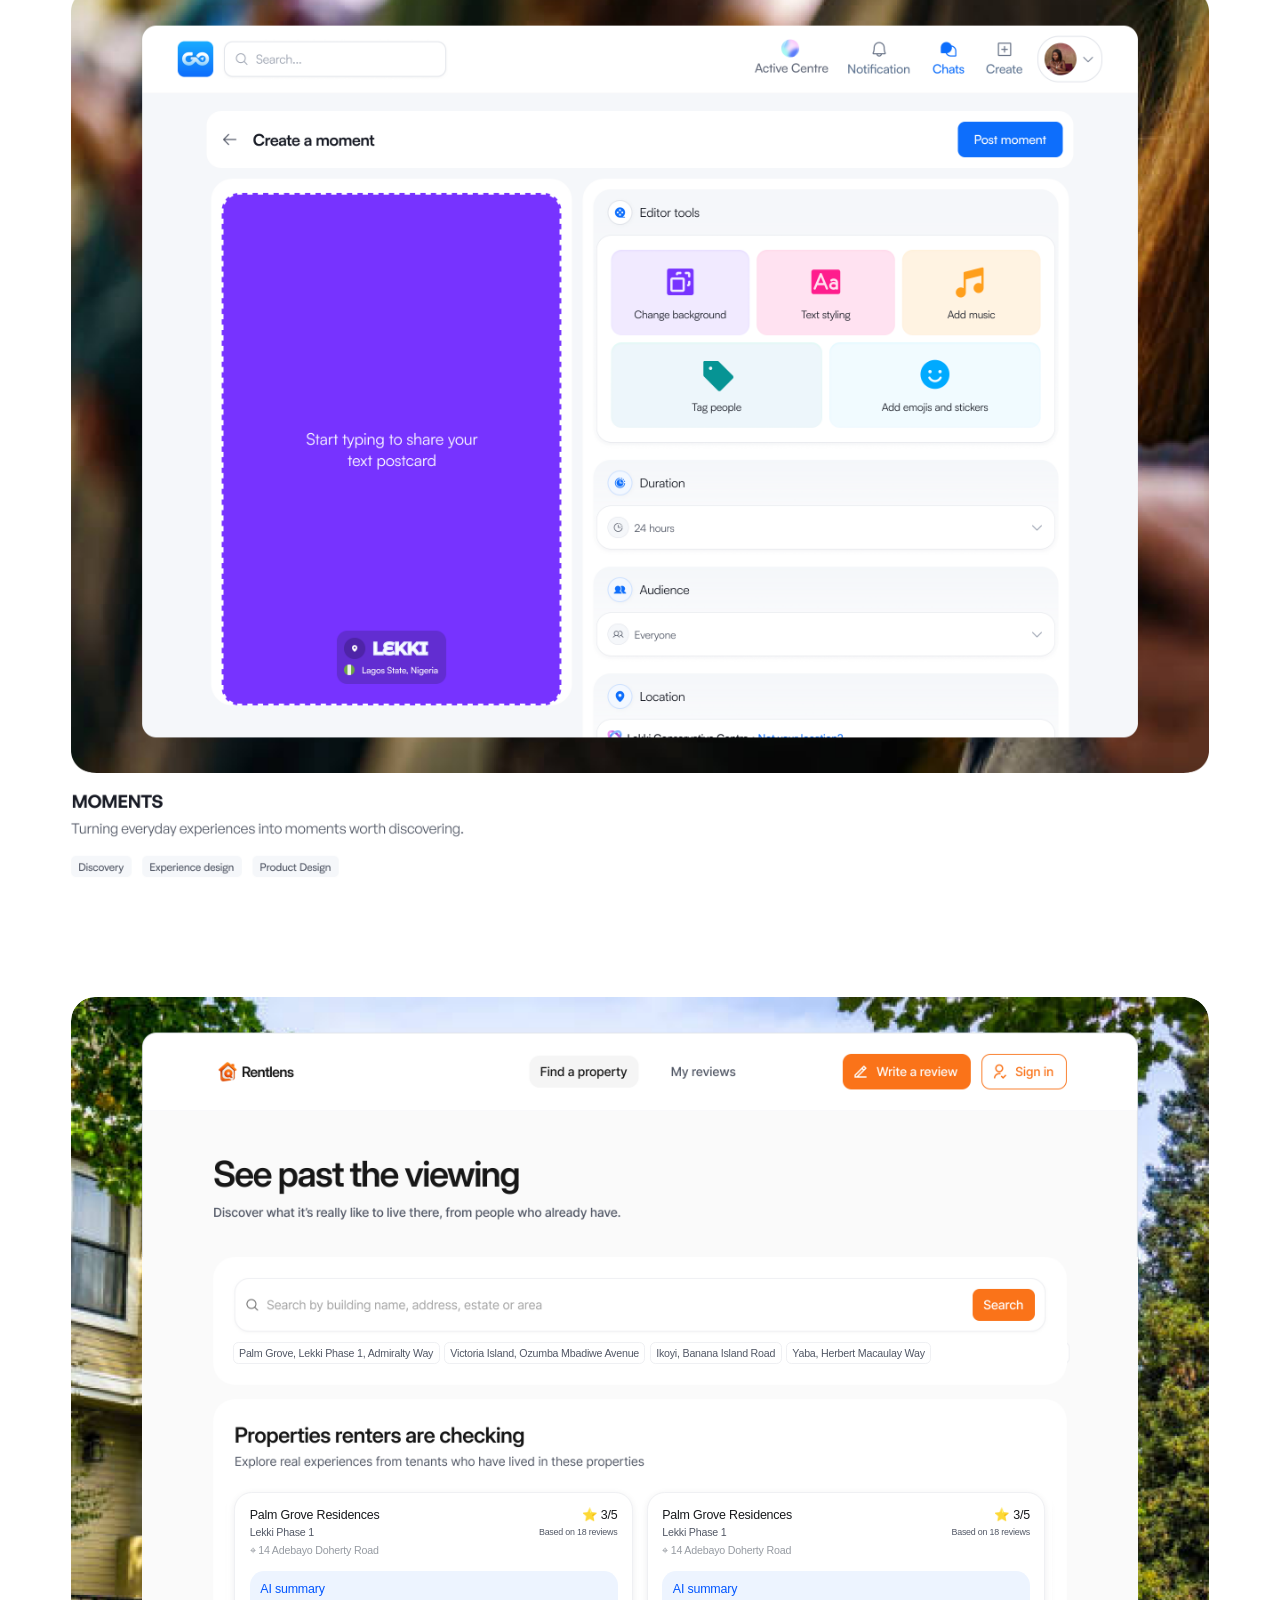
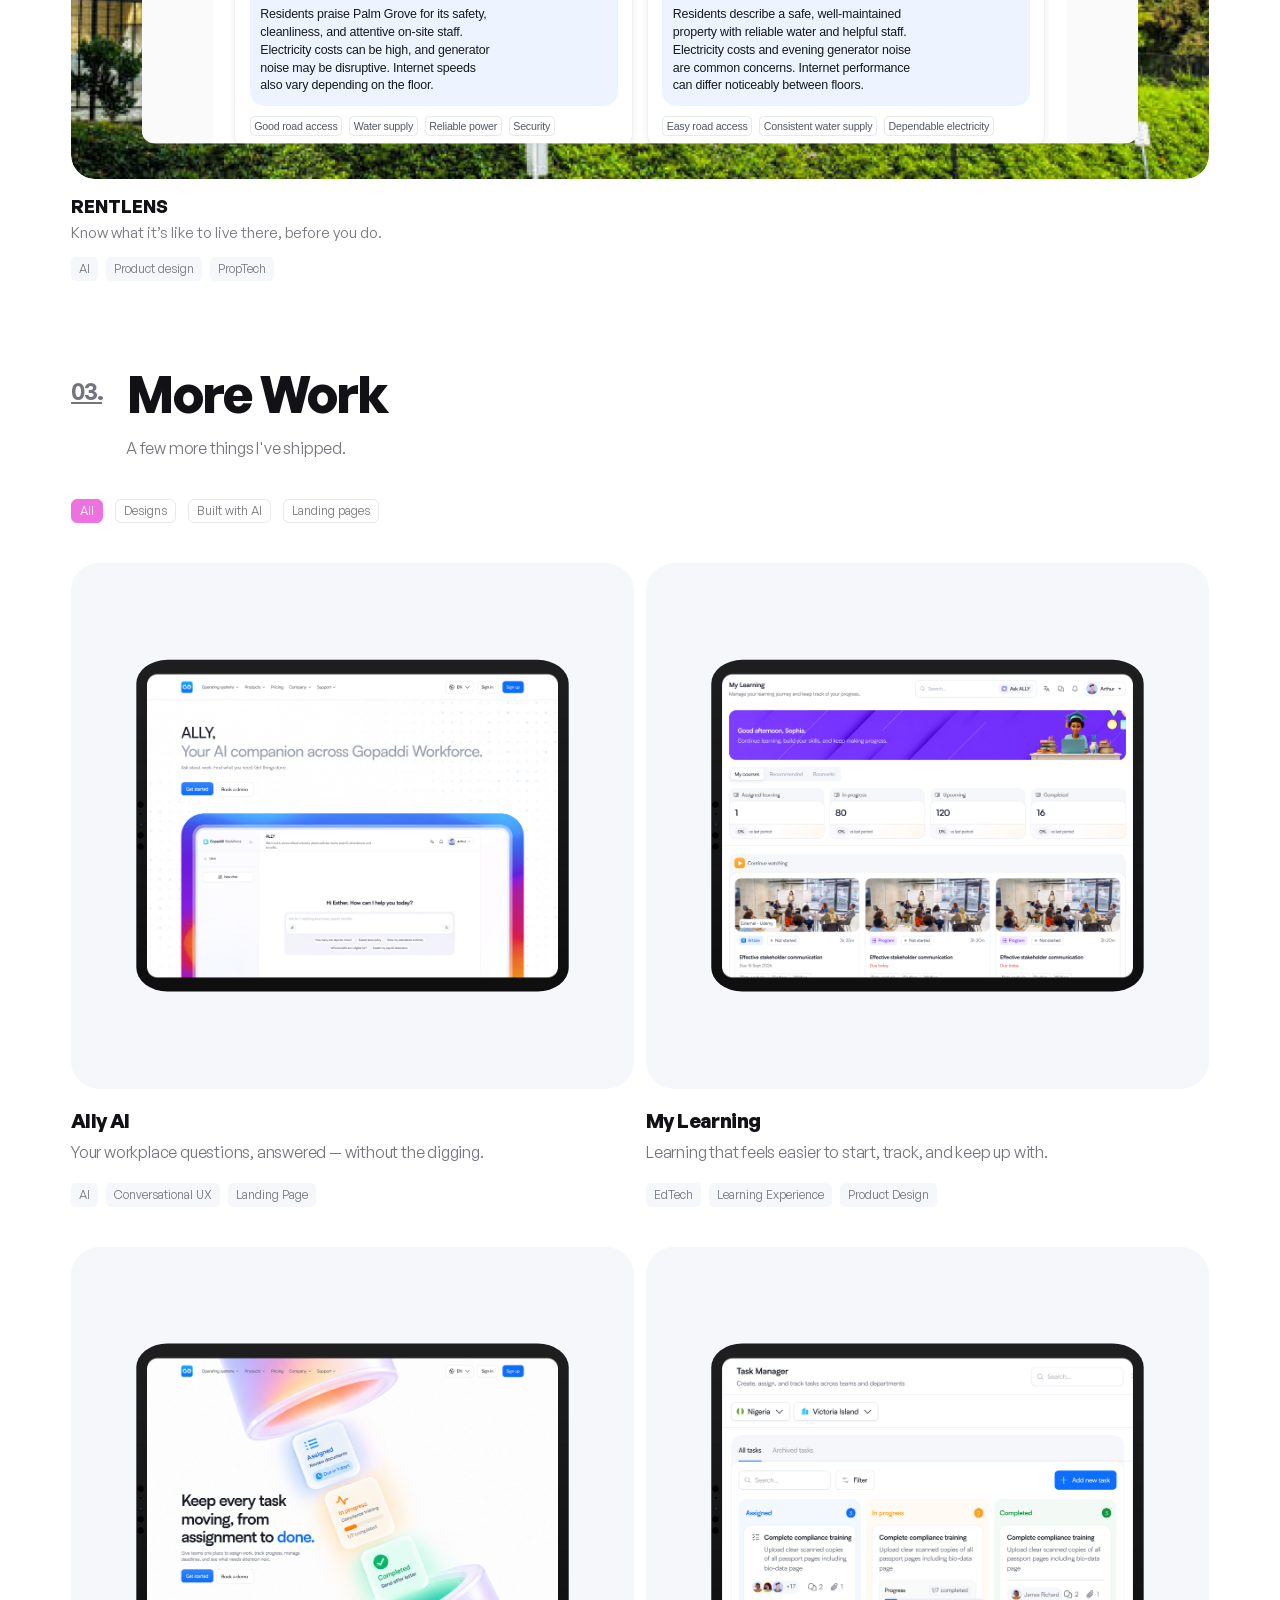
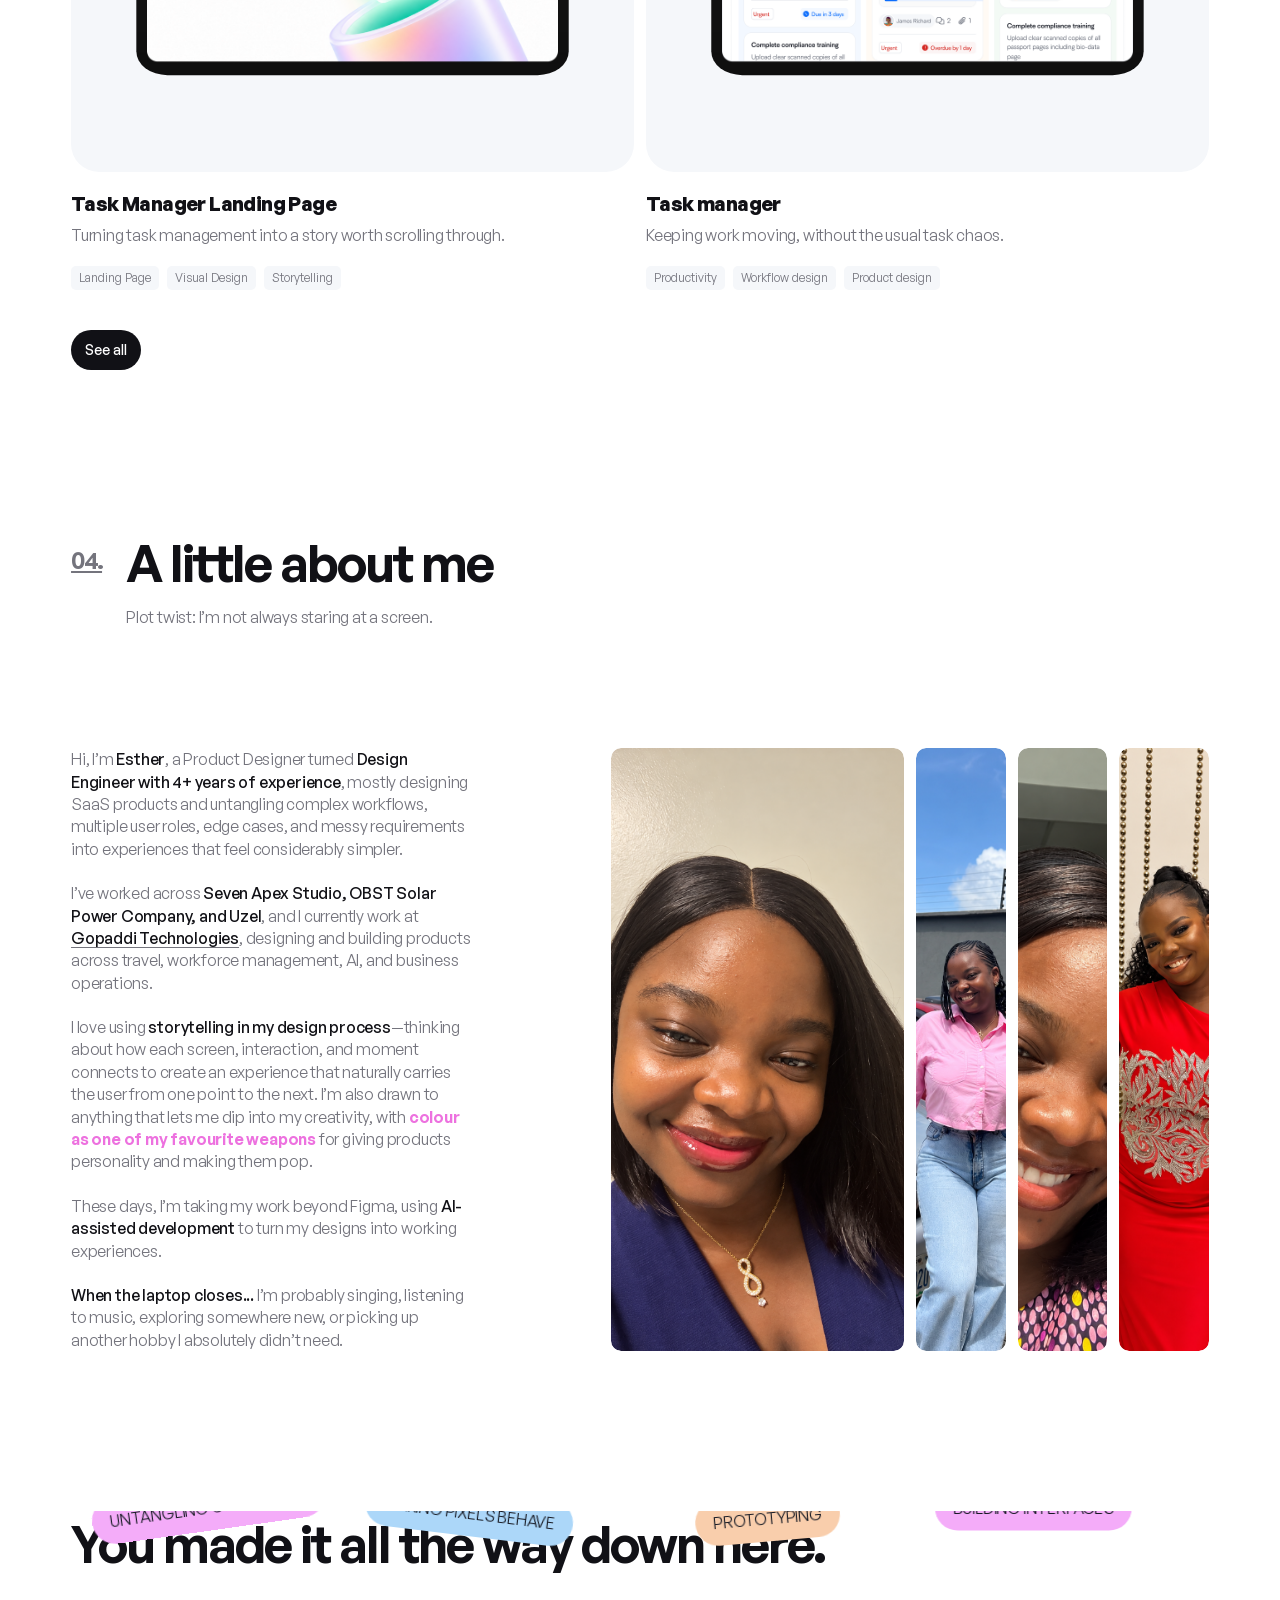
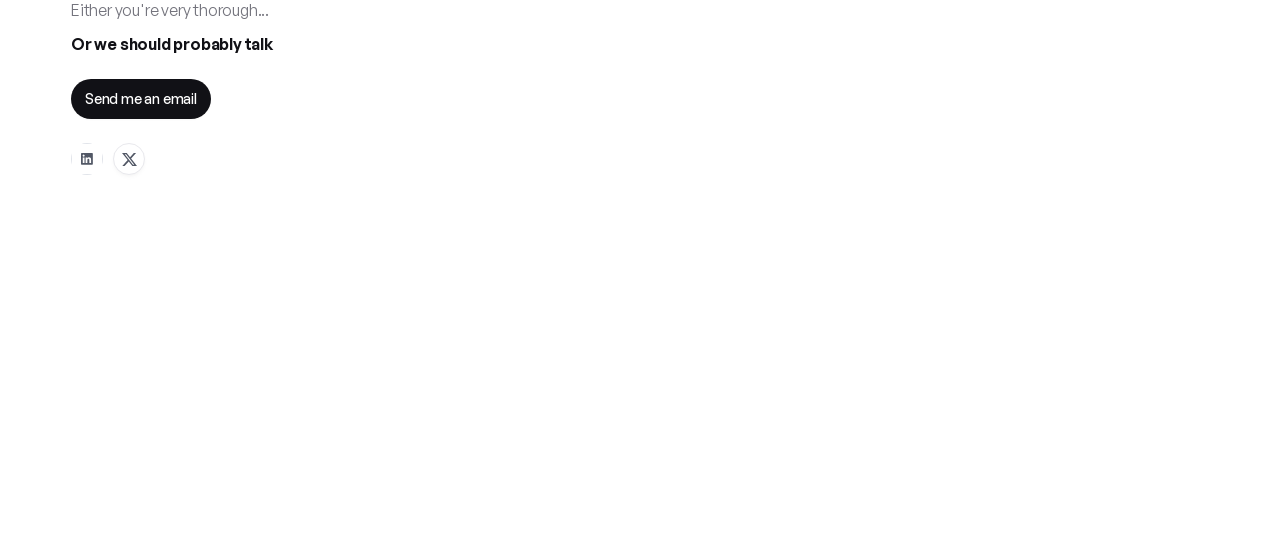
==== commit c68f7276: "Add portfolio case study pages and Rentlens showcase" ====
--- a/index.html
+++ b/index.html
@@ -16,7 +16,7 @@
         document.documentElement.dataset.theme = matchMedia('(prefers-color-scheme: dark)').matches ? 'dark' : 'light';
       }
     </script>
-  <link rel="stylesheet" href="./styles.css?v=20260926-56" />
+  <link rel="stylesheet" href="./styles.css?v=20260927-2" />
   </head>
   <body>
     <header class="site-header">
@@ -91,11 +91,12 @@
       </div>
 
       <section class="selected-work" id="selected-work" aria-labelledby="work-title">
-        <div class="selected-work-art" aria-hidden="true">
+        <div class="selected-work-art">
           <div class="selected-work-slice-wrap" data-case-study-hover>
             <svg class="selected-work-slice" viewBox="0 360 5760 4507" xmlns="http://www.w3.org/2000/svg">
               <image href="./assets/selected-work-4x.png" width="5760" height="13488" />
             </svg>
+            <a class="case-study-card-link" href="./project-case-study.html?project=employee-hub" aria-label="View Employee Hub case study"></a>
             <div class="employee-demo employee-demo-art" aria-hidden="true">
               <img class="employee-demo-state employee-demo-confirm" src="./assets/employee-clockin-normal-2x.png?v=20260924-3" alt="" />
               <img class="employee-demo-state employee-demo-success" src="./assets/employee-clockin-away-2x.png?v=20260924-3" alt="" />
@@ -110,6 +111,7 @@
             <svg class="selected-work-slice" viewBox="0 5019 5760 3998" xmlns="http://www.w3.org/2000/svg">
               <image href="./assets/selected-work-4x.png" width="5760" height="13488" />
             </svg>
+            <a class="case-study-card-link" href="./vacation-rentals.html" aria-label="View Vacation Rentals case study"></a>
             <div class="vacation-demo vacation-demo-art" aria-hidden="true">
               <img class="vacation-demo-state vacation-state-availability" src="./assets/vacation-state-availability-2x.png?v=20260924-3" alt="" />
               <img class="vacation-demo-state vacation-state-bookings" src="./assets/vacation-state-bookings-2x.png?v=20260924-3" alt="" />
@@ -131,6 +133,7 @@
             <svg class="selected-work-slice" viewBox="0 9176 5760 4312" xmlns="http://www.w3.org/2000/svg">
               <image href="./assets/selected-work-4x.png" width="5760" height="13488" />
             </svg>
+            <a class="case-study-card-link" href="./project-case-study.html?project=moments" aria-label="View Moments case study"></a>
             <div class="moments-demo moments-demo-art" aria-hidden="true">
               <img class="moments-demo-base" src="./assets/moments-state-base-2x.png?v=20260924-1" alt="" />
               <img class="moments-demo-state" style="--delay: 0s" src="./assets/moments-state-background-2x.png?v=20260924-2" alt="" />
@@ -157,6 +160,7 @@
                 <svg class="project-image" viewBox="320 870 5120 3515" role="img" aria-label="Employee Hub dashboard interface" xmlns="http://www.w3.org/2000/svg">
                   <image href="./assets/selected-work-4x.png" width="5760" height="13488" />
                 </svg>
+                <a class="case-study-card-link" href="./project-case-study.html?project=employee-hub" aria-label="View Employee Hub case study"></a>
                 <div class="employee-demo" aria-hidden="true">
                   <img class="employee-demo-state employee-demo-confirm" src="./assets/employee-clockin-normal-2x.png?v=20260924-3" alt="" />
                   <img class="employee-demo-state employee-demo-success" src="./assets/employee-clockin-away-2x.png?v=20260924-3" alt="" />
@@ -167,7 +171,7 @@
                 </div>
                 <span class="case-study-pill" aria-hidden="true">View case study</span>
               </div>
-              <h3>Employee Hub</h3>
+              <h3><a href="./project-case-study.html?project=employee-hub">Employee Hub</a></h3>
               <p>Everything work, right where employees need it.</p>
               <ul class="project-tags" aria-label="Project categories"><li>HR tech</li><li>Product design</li><li>Complex systems</li></ul>
             </article>
@@ -176,6 +180,7 @@
                 <svg class="project-image" viewBox="320 5019 5120 3525" role="img" aria-label="Vacation Rentals apartment dashboard interface" xmlns="http://www.w3.org/2000/svg">
                   <image href="./assets/selected-work-4x.png" width="5760" height="13488" />
                 </svg>
+                <a class="case-study-card-link" href="./vacation-rentals.html" aria-label="View Vacation Rentals case study"></a>
                 <div class="vacation-demo" aria-hidden="true">
                   <img class="vacation-demo-state vacation-state-availability" src="./assets/vacation-state-availability-2x.png?v=20260924-3" alt="" />
                   <img class="vacation-demo-state vacation-state-bookings" src="./assets/vacation-state-bookings-2x.png?v=20260924-3" alt="" />
@@ -193,7 +198,7 @@
                 </div>
                 <span class="case-study-pill" aria-hidden="true">View case study</span>
               </div>
-              <h3>Vacation Rentals</h3>
+              <h3><a href="./vacation-rentals.html">Vacation Rentals</a></h3>
               <p>Making the journey from finding a stay to managing it feel effortless.</p>
               <ul class="project-tags" aria-label="Project categories"><li>Travel tech</li><li>Product design</li><li>Booking experience</li></ul>
             </article>
@@ -202,6 +207,7 @@
                 <svg class="project-image" viewBox="320 9176 5120 3510" role="img" aria-label="Moments postcard editor interface" xmlns="http://www.w3.org/2000/svg">
                   <image href="./assets/selected-work-4x.png" width="5760" height="13488" />
                 </svg>
+                <a class="case-study-card-link" href="./project-case-study.html?project=moments" aria-label="View Moments case study"></a>
                 <div class="moments-demo" aria-hidden="true">
                   <img class="moments-demo-base" src="./assets/moments-state-base-2x.png?v=20260924-1" alt="" />
                   <img class="moments-demo-state" style="--delay: 0s" src="./assets/moments-state-background-2x.png?v=20260924-2" alt="" />
@@ -213,11 +219,57 @@
                 </div>
                 <span class="case-study-pill" aria-hidden="true">View case study</span>
               </div>
-              <h3>Moments</h3>
+              <h3><a href="./project-case-study.html?project=moments">Moments</a></h3>
               <p>Turning everyday experiences into moments worth discovering.</p>
               <ul class="project-tags" aria-label="Project categories"><li>Discovery</li><li>Experience design</li><li>Product design</li></ul>
             </article>
           </div>
+        </div>
+        <div class="selected-rentlens-content">
+            <article class="project" id="rentlens-project">
+              <div class="project-image-wrap">
+                <img class="project-image" src="./assets/selected-rentlens-background-4x.png" width="5120" height="3520" alt="Rentlens property discovery interface with tenant reviews and AI summaries" loading="lazy" />
+                <a class="case-study-card-link" href="./project-case-study.html?project=rentlens" aria-label="View Rentlens case study"></a>
+                <div class="rentlens-scroll" role="region" aria-label="Automatically scrolling Rentlens reviews preview">
+                  <div class="rentlens-scroll-content">
+                    <img src="./assets/rentlens-reviews-full-4x.png?v=2" width="4480" height="4656" alt="Four Palm Grove tenant review summaries covering security, water supply, power costs, generator noise, and internet reliability." loading="lazy" />
+                    <svg class="rentlens-scroll-intro" viewBox="320 516 4480 656" aria-hidden="true"><image href="./assets/selected-rentlens-background-4x.png" width="5120" height="3520" /></svg>
+                    <div class="rentlens-address-tags" aria-label="Suggested addresses">
+                      <span>Palm Grove, Lekki Phase 1, Admiralty Way</span>
+                      <span>Victoria Island, Ozumba Mbadiwe Avenue</span>
+                      <span>Ikoyi, Banana Island Road</span>
+                      <span>Yaba, Herbert Macaulay Way</span>
+                    </div>
+                    <div class="rentlens-review-grid">
+                      <div class="rentlens-review-card">
+                        <div class="rentlens-review-heading"><div>Palm Grove Residences<small>Lekki Phase 1</small><small class="rentlens-review-address">⌖ 14 Adebayo Doherty Road</small></div><div class="rentlens-review-rating">⭐ 3/5<small>Based on 18 reviews</small></div></div>
+                        <div class="rentlens-review-summary"><div>AI summary</div><p><span>Residents praise Palm Grove for its safety,</span><span>cleanliness, and attentive on-site staff.</span><span>Electricity costs can be high, and generator</span><span>noise may be disruptive. Internet speeds</span><span>also vary depending on the floor.</span></p></div>
+                        <div class="rentlens-review-tags"><span>Good road access</span><span>Water supply</span><span>Reliable power</span><span>Security</span></div>
+                      </div>
+                      <div class="rentlens-review-card">
+                        <div class="rentlens-review-heading"><div>Palm Grove Residences<small>Lekki Phase 1</small><small class="rentlens-review-address">⌖ 14 Adebayo Doherty Road</small></div><div class="rentlens-review-rating">⭐ 3/5<small>Based on 18 reviews</small></div></div>
+                        <div class="rentlens-review-summary"><div>AI summary</div><p><span>Residents describe a safe, well-maintained</span><span>property with reliable water and helpful staff.</span><span>Electricity costs and evening generator noise</span><span>are common concerns. Internet performance</span><span>can differ noticeably between floors.</span></p></div>
+                        <div class="rentlens-review-tags"><span>Easy road access</span><span>Consistent water supply</span><span>Dependable electricity</span></div>
+                      </div>
+                      <div class="rentlens-review-card">
+                        <div class="rentlens-review-heading"><div>Palm Grove Residences<small>Lekki Phase 1</small><small class="rentlens-review-address">⌖ 14 Adebayo Doherty Road</small></div><div class="rentlens-review-rating">⭐ 3/5<small>Based on 18 reviews</small></div></div>
+                        <div class="rentlens-review-summary"><div>AI summary</div><p><span>Tenants describe a secure, well-kept building</span><span>with dependable water and responsive staff.</span><span>Power costs and evening generator noise</span><span>are the main trade-offs. Internet reliability</span><span>varies depending on the floor.</span></p></div>
+                        <div class="rentlens-review-tags"><span>Good road access</span><span>Water supply</span><span>Reliable power</span><span>Security</span></div>
+                      </div>
+                      <div class="rentlens-review-card">
+                        <div class="rentlens-review-heading"><div>Palm Grove Residences<small>Lekki Phase 1</small><small class="rentlens-review-address">⌖ 14 Adebayo Doherty Road</small></div><div class="rentlens-review-rating">⭐ 3/5<small>Based on 18 reviews</small></div></div>
+                        <div class="rentlens-review-summary"><div>AI summary</div><p><span>Tenants describe a secure, well-kept building</span><span>with dependable water and responsive staff.</span><span>Power costs and evening generator noise</span><span>are the main trade-offs. Internet reliability</span><span>varies depending on the floor.</span></p></div>
+                        <div class="rentlens-review-tags"><span>Good road access</span><span>Water supply</span><span>Reliable power</span><span>Security</span></div>
+                      </div>
+                    </div>
+                  </div>
+                </div>
+                <span class="rentlens-demo-pointer" aria-hidden="true"></span>
+              </div>
+              <h3><a href="./project-case-study.html?project=rentlens">Rentlens</a></h3>
+              <p>Know what it’s like to live there, before you do.</p>
+              <ul class="project-tags" aria-label="Project categories"><li>AI</li><li>Product design</li><li>PropTech</li></ul>
+            </article>
         </div>
       </section>
 
@@ -278,30 +330,6 @@
               <ul class="project-tags" aria-label="Project categories"><li>Hospitality Tech</li><li>Automation</li><li>Landing Page</li></ul>
             </article>
             <article class="more-work-card" data-categories="designs ai" data-expanded-card hidden>
-              <div class="more-work-artwork"><img src="./assets/more-rentlens-device-4x.png" width="2000" height="1534" alt="Rentlens apartment review interface displayed on a tablet" loading="lazy" /></div>
-              <h3>Rentlens</h3>
-              <p>Know what it’s like to live there, before you do.</p>
-              <ul class="project-tags" aria-label="Project categories"><li>AI</li><li>Product design</li><li>PropTech</li></ul>
-            </article>
-            <article class="more-work-card" data-categories="designs landing" data-expanded-card hidden>
-              <div class="more-work-artwork"><img src="./assets/more-discova-device-4x.png" width="2000" height="1534" alt="Discova Trips travel landing page displayed on a tablet" loading="lazy" /></div>
-              <h3>Discova Trips</h3>
-              <p>Turning travel memberships into a world worth exploring.</p>
-              <ul class="project-tags" aria-label="Project categories"><li>Travel Tech</li><li>Landing Page</li><li>Visual Design</li></ul>
-            </article>
-            <article class="more-work-card" data-categories="designs landing" data-expanded-card hidden>
-              <div class="more-work-artwork"><img src="./assets/more-learning-mobile-4x.png" width="2000" height="1534" alt="Hotel guest mobile access landing page displayed on a tablet" loading="lazy" /></div>
-              <h3><a href="https://www.gopaddi.com/en/digital-lock" target="_blank" rel="noopener noreferrer">Digital Lock &amp; Self Check-in</a></h3>
-              <p>From arrival to room access, without stopping at the front desk.</p>
-              <ul class="project-tags" aria-label="Project categories"><li>Hospitality Tech</li><li>Guest Experience</li><li>Landing Page</li></ul>
-            </article>
-            <article class="more-work-card" data-categories="designs landing" data-expanded-card hidden>
-              <div class="more-work-artwork"><img src="./assets/more-discova-dashboard-4x.png" width="2000" height="1534" alt="Leave management landing page displayed on a tablet" loading="lazy" /></div>
-              <h3><a href="https://www.gopaddi.com/en/workforce/leave-management" target="_blank" rel="noopener noreferrer">Leave Management</a></h3>
-              <p>Time off, without the back-and-forth.</p>
-              <ul class="project-tags" aria-label="Project categories"><li>HR Tech</li><li>Leave Management</li><li>Landing Page</li></ul>
-            </article>
-            <article class="more-work-card" data-categories="designs ai" data-project-hidden data-expanded-card hidden>
               <div class="more-work-artwork">
                 <div class="ally-chat-visual">
                   <img src="./assets/more-ally-device-4x.png" width="2000" height="1534" alt="Ally AI conversation interface displayed on a tablet" loading="lazy" />
@@ -330,6 +358,30 @@
               <p>Workplace answers, without the digging.</p>
               <ul class="project-tags" aria-label="Project categories"><li>AI</li><li>Conversational UX</li><li>HR Tech</li></ul>
             </article>
+            <article class="more-work-card" data-categories="designs landing" data-expanded-card hidden>
+              <div class="more-work-artwork"><img src="./assets/more-employee-hub-landing-4x.png" width="2000" height="1534" alt="Employee Hub landing page displayed on a tablet" loading="lazy" /></div>
+              <h3>Employee Hub Landing Page</h3>
+              <p>Bringing everyday HR essentials together, so employees can focus on their work.</p>
+              <ul class="project-tags" aria-label="Project categories"><li>HR Tech</li><li>Employee Experience</li><li>Landing Page</li></ul>
+            </article>
+            <article class="more-work-card" data-categories="designs landing" data-expanded-card hidden>
+              <div class="more-work-artwork"><img src="./assets/more-learning-mobile-4x.png" width="2000" height="1534" alt="Hotel guest mobile access landing page displayed on a tablet" loading="lazy" /></div>
+              <h3><a href="https://www.gopaddi.com/en/digital-lock" target="_blank" rel="noopener noreferrer">Digital Lock &amp; Self Check-in</a></h3>
+              <p>From arrival to room access, without stopping at the front desk.</p>
+              <ul class="project-tags" aria-label="Project categories"><li>Hospitality Tech</li><li>Guest Experience</li><li>Landing Page</li></ul>
+            </article>
+            <article class="more-work-card" data-categories="designs landing" data-expanded-card hidden>
+              <div class="more-work-artwork"><img src="./assets/more-discova-dashboard-4x.png" width="2000" height="1534" alt="Leave management landing page displayed on a tablet" loading="lazy" /></div>
+              <h3><a href="https://www.gopaddi.com/en/workforce/leave-management" target="_blank" rel="noopener noreferrer">Leave Management</a></h3>
+              <p>Time off, without the back-and-forth.</p>
+              <ul class="project-tags" aria-label="Project categories"><li>HR Tech</li><li>Leave Management</li><li>Landing Page</li></ul>
+            </article>
+            <article class="more-work-card" data-categories="designs ai" data-project-hidden data-expanded-card hidden>
+              <div class="more-work-artwork"><img src="./assets/more-rentlens-device-4x.png" width="2000" height="1534" alt="Rentlens apartment review interface displayed on a tablet" loading="lazy" /></div>
+              <h3>Rentlens</h3>
+              <p>Know what it’s like to live there, before you do.</p>
+              <ul class="project-tags" aria-label="Project categories"><li>AI</li><li>Product design</li><li>PropTech</li></ul>
+            </article>
           </div>
           <button class="more-work-see-all" type="button" aria-expanded="false" aria-controls="more-work-grid">See all</button>
         </div>
@@ -394,6 +446,6 @@
       </section>
     </main>
 
-    <script src="./script.js?v=20260926-23"></script>
+    <script src="./script.js?v=20260927-2"></script>
   </body>
 </html>
--- a/styles.css
+++ b/styles.css
@@ -1,6 +1,6 @@
 @font-face {
   font-family: "General Sans";
-  src: url("../GeneralSans_Complete/Fonts/WEB/fonts/GeneralSans-Variable.woff2") format("woff2");
+  src: url("./assets/GeneralSans-Variable.woff2") format("woff2");
   font-style: normal;
   font-weight: 200 700;
   font-display: swap;
@@ -31,6 +31,7 @@
 }
 
 a { color: inherit; text-decoration: none; }
+::selection { background: #000; color: #fff; }
 
 button { font: inherit; }
 
@@ -465,7 +466,111 @@
 .selected-work-intro p { margin: 8px 0 0; color: var(--muted); font-size: 16px; }
 .project-list { display: flex; flex-direction: column; gap: 48px; }
 .project-image-wrap { position: relative; overflow: hidden; border-radius: 24px; cursor: pointer; }
+.case-study-card-link { position: absolute; inset: 0; z-index: 8; border-radius: 24px; }
+.case-study-card-link:focus-visible { outline: 3px solid var(--ink); outline-offset: -4px; }
 .project-image { display: block; width: 100%; height: auto; border-radius: 24px; overflow: hidden; background: var(--soft); }
+.rentlens-scroll {
+  position: absolute;
+  left: 6.25%;
+  right: 6.25%;
+  top: 14.6591%;
+  bottom: 4.5455%;
+  overflow: hidden;
+  background: #fafafa;
+  border-radius: 0 0 12px 12px;
+  scrollbar-width: none;
+  pointer-events: none;
+}
+.selected-rentlens-content { max-width: 1760px; margin: 48px auto 0; padding: 0 clamp(24px, 5.55vw, 80px); }
+@media (max-width: 900px) {
+  .selected-rentlens-content { padding: 0 16px; }
+  :root:not([data-theme="dark"]) .selected-rentlens-content { margin-top: -32px; }
+}
+.rentlens-scroll::-webkit-scrollbar { display: none; }
+.rentlens-scroll-content { position: relative; container-type: inline-size; }
+.rentlens-address-tags {
+  position: absolute;
+  top: 22.16495%;
+  left: 9.10714%;
+  width: 83.75%;
+  height: 2.4055%;
+  display: flex;
+  align-items: center;
+  gap: .44643cqw;
+  background: #fff;
+  color: #525866;
+  font: 400 1.07143cqw/1.42857cqw Arial, sans-serif;
+  letter-spacing: -.02143cqw;
+}
+.rentlens-address-tags span {
+  flex: 0 0 auto;
+  width: max-content;
+  padding: .26786cqw .53571cqw;
+  border: 1px solid #eff0f3;
+  border-radius: .53571cqw;
+  white-space: nowrap;
+}
+.rentlens-review-grid {
+  position: absolute;
+  left: 8.57143%;
+  top: 36.08247%;
+  width: 82.85714%;
+  bottom: 3.43643%;
+  padding: .71429cqw;
+  display: grid;
+  grid-template-columns: repeat(2, minmax(0, 1fr));
+  grid-auto-rows: max-content;
+  align-content: start;
+  gap: 1.42857cqw;
+  background: #fff;
+  color: #17191c;
+  font: 400 1.25cqw/1.78571cqw Arial, sans-serif;
+  letter-spacing: -.02cqw;
+}
+.rentlens-review-card {
+  display: flex;
+  flex-direction: column;
+  gap: 1.07143cqw;
+  padding: 1.42857cqw;
+  border: 1px solid #eff0f3;
+  border-radius: 1.78571cqw;
+  background: #fff;
+  box-shadow: 0 .17857cqw .71429cqw #10182812;
+}
+.rentlens-review-heading { display: flex; justify-content: space-between; }
+.rentlens-review-heading small { display: block; font-size: 1.07143cqw; color: #525866; }
+.rentlens-review-heading .rentlens-review-address { color: #969ba2; }
+.rentlens-review-rating { text-align: right; white-space: nowrap; }
+.rentlens-review-rating small { font-size: .89286cqw; }
+.rentlens-review-summary { padding: 1.07143cqw; border-radius: 1.42857cqw; background: #edf4ff; }
+.rentlens-review-summary > div { color: #0055ff; }
+#rentlens-project .rentlens-review-summary p { margin: .71429cqw 0 0; font: inherit; color: inherit; }
+.rentlens-review-summary p span { display: block; white-space: nowrap; }
+.rentlens-review-tags { display: flex; gap: .71429cqw; white-space: nowrap; }
+.rentlens-review-tags span { padding: .17857cqw .35714cqw; border: 1px solid #e6e8ed; border-radius: .44643cqw; font-size: 1.07143cqw; line-height: 1.42857cqw; color: #525866; }
+.rentlens-scroll-content > img { display: block; width: 100%; height: auto; }
+.rentlens-scroll-intro { position: absolute; top: 0; left: 0; display: block; width: 100%; height: auto; }
+.rentlens-scroll:focus-visible { outline: 2px solid #fa7319; outline-offset: -2px; }
+[data-theme="dark"] .rentlens-scroll { filter: brightness(.88); }
+.rentlens-demo-pointer {
+  position: absolute;
+  left: 73%;
+  top: 62%;
+  width: clamp(14px, 1.45vw, 20px);
+  aspect-ratio: 2 / 3;
+  background: url("./assets/demo-cursor.svg") left top / contain no-repeat;
+  filter: drop-shadow(0 2px 3px #0005);
+  pointer-events: none;
+  opacity: 0;
+}
+.rentlens-demo-playing .rentlens-demo-pointer { animation: rentlensCursorScroll 13s ease-in-out infinite; }
+@keyframes rentlensCursorScroll {
+  0%, 100% { opacity: 0; transform: translate(18px, 24px); }
+  10%, 20% { opacity: 1; transform: translate(0, 0); }
+  65%, 76% { opacity: 1; transform: translate(0, -28px); }
+  85%, 95% { opacity: 0; transform: translate(0, -28px); }
+}
+@media (prefers-reduced-motion: reduce) { .rentlens-demo-pointer { display: none; } }
 .employee-demo {
   position: absolute;
   inset: 0;
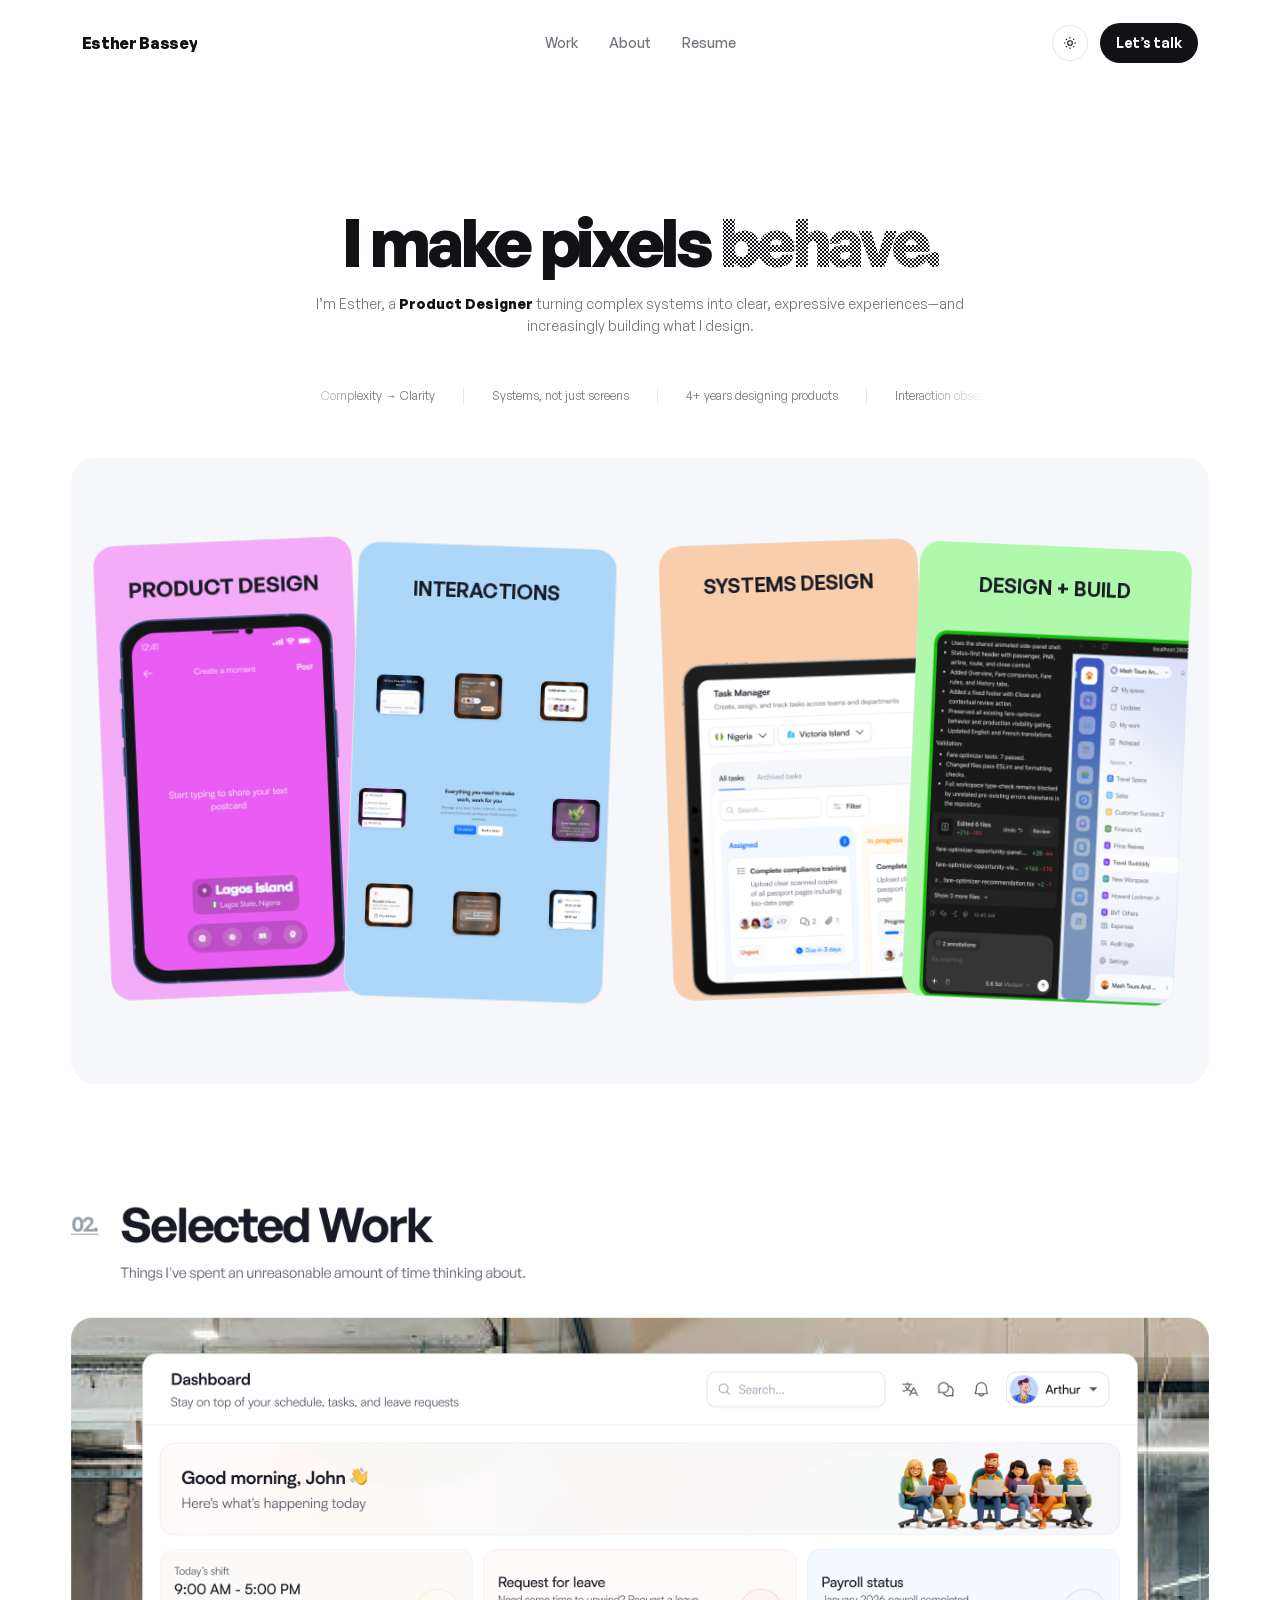
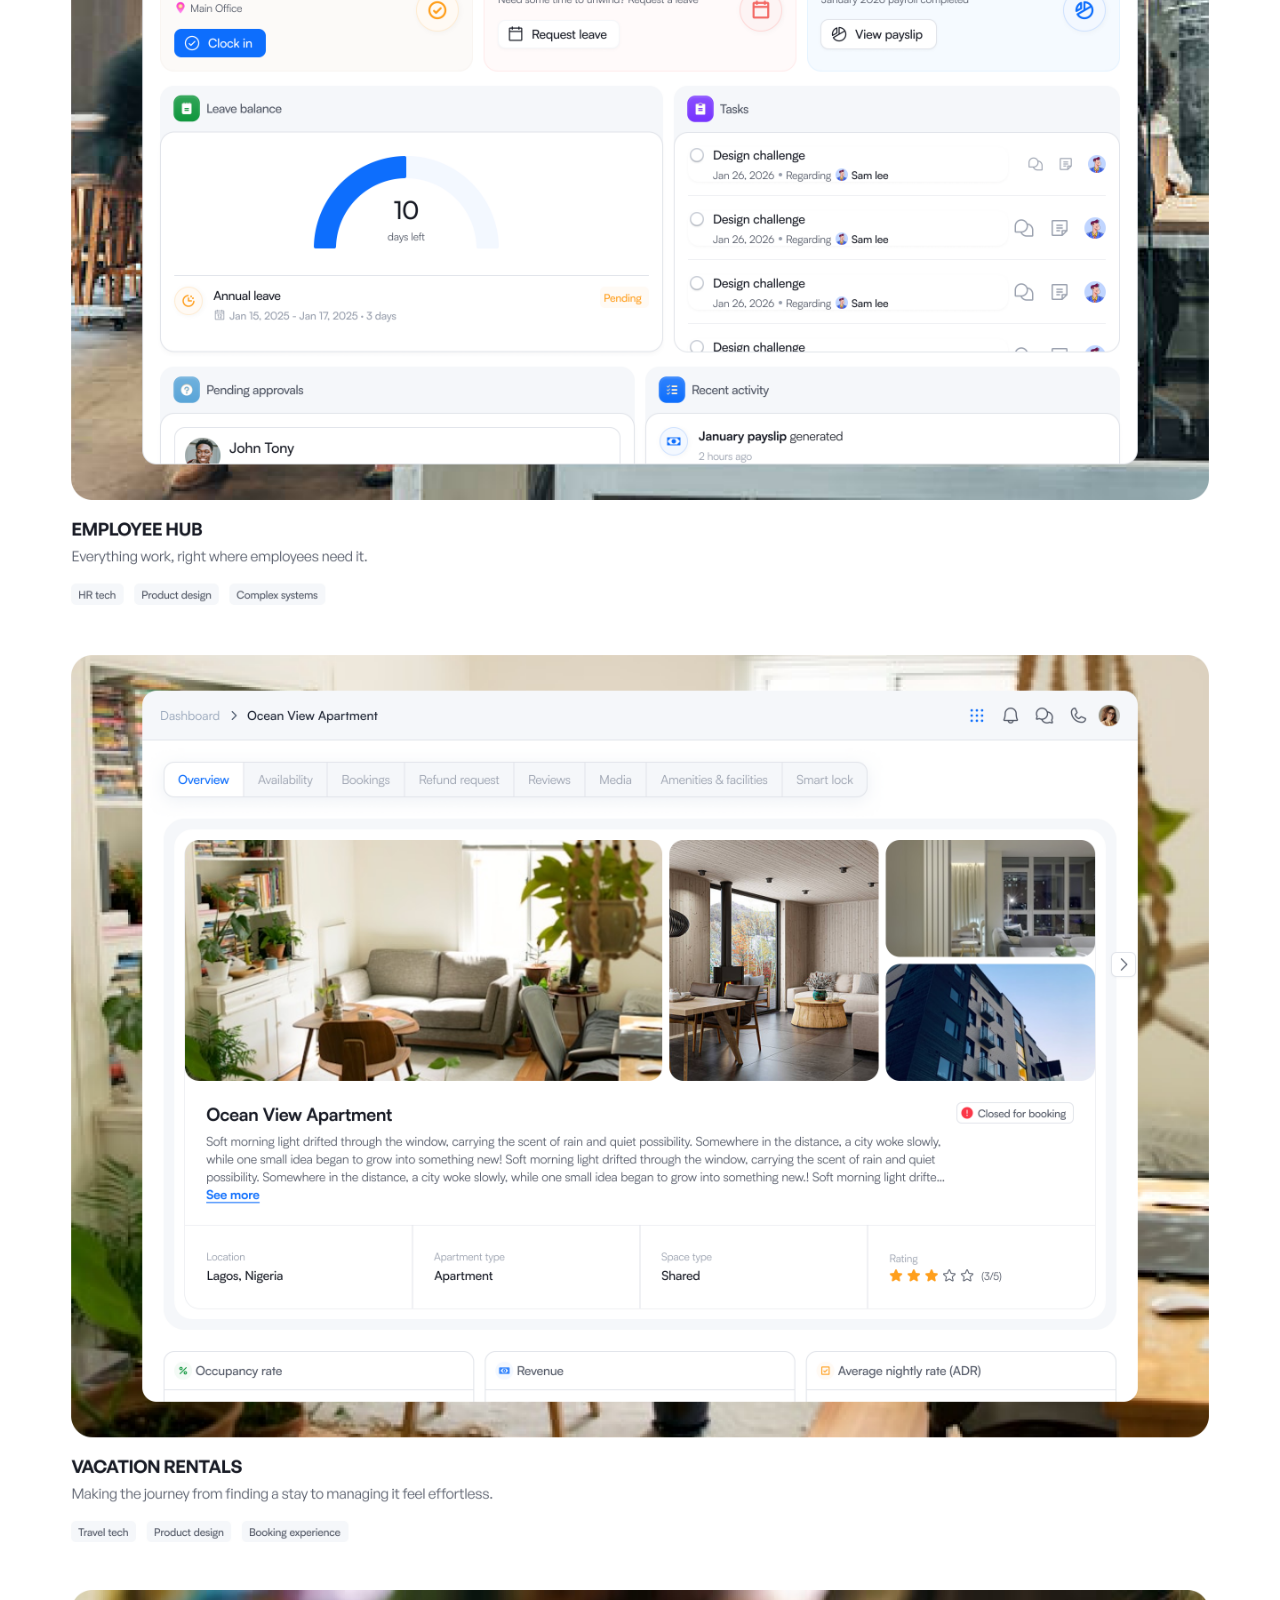
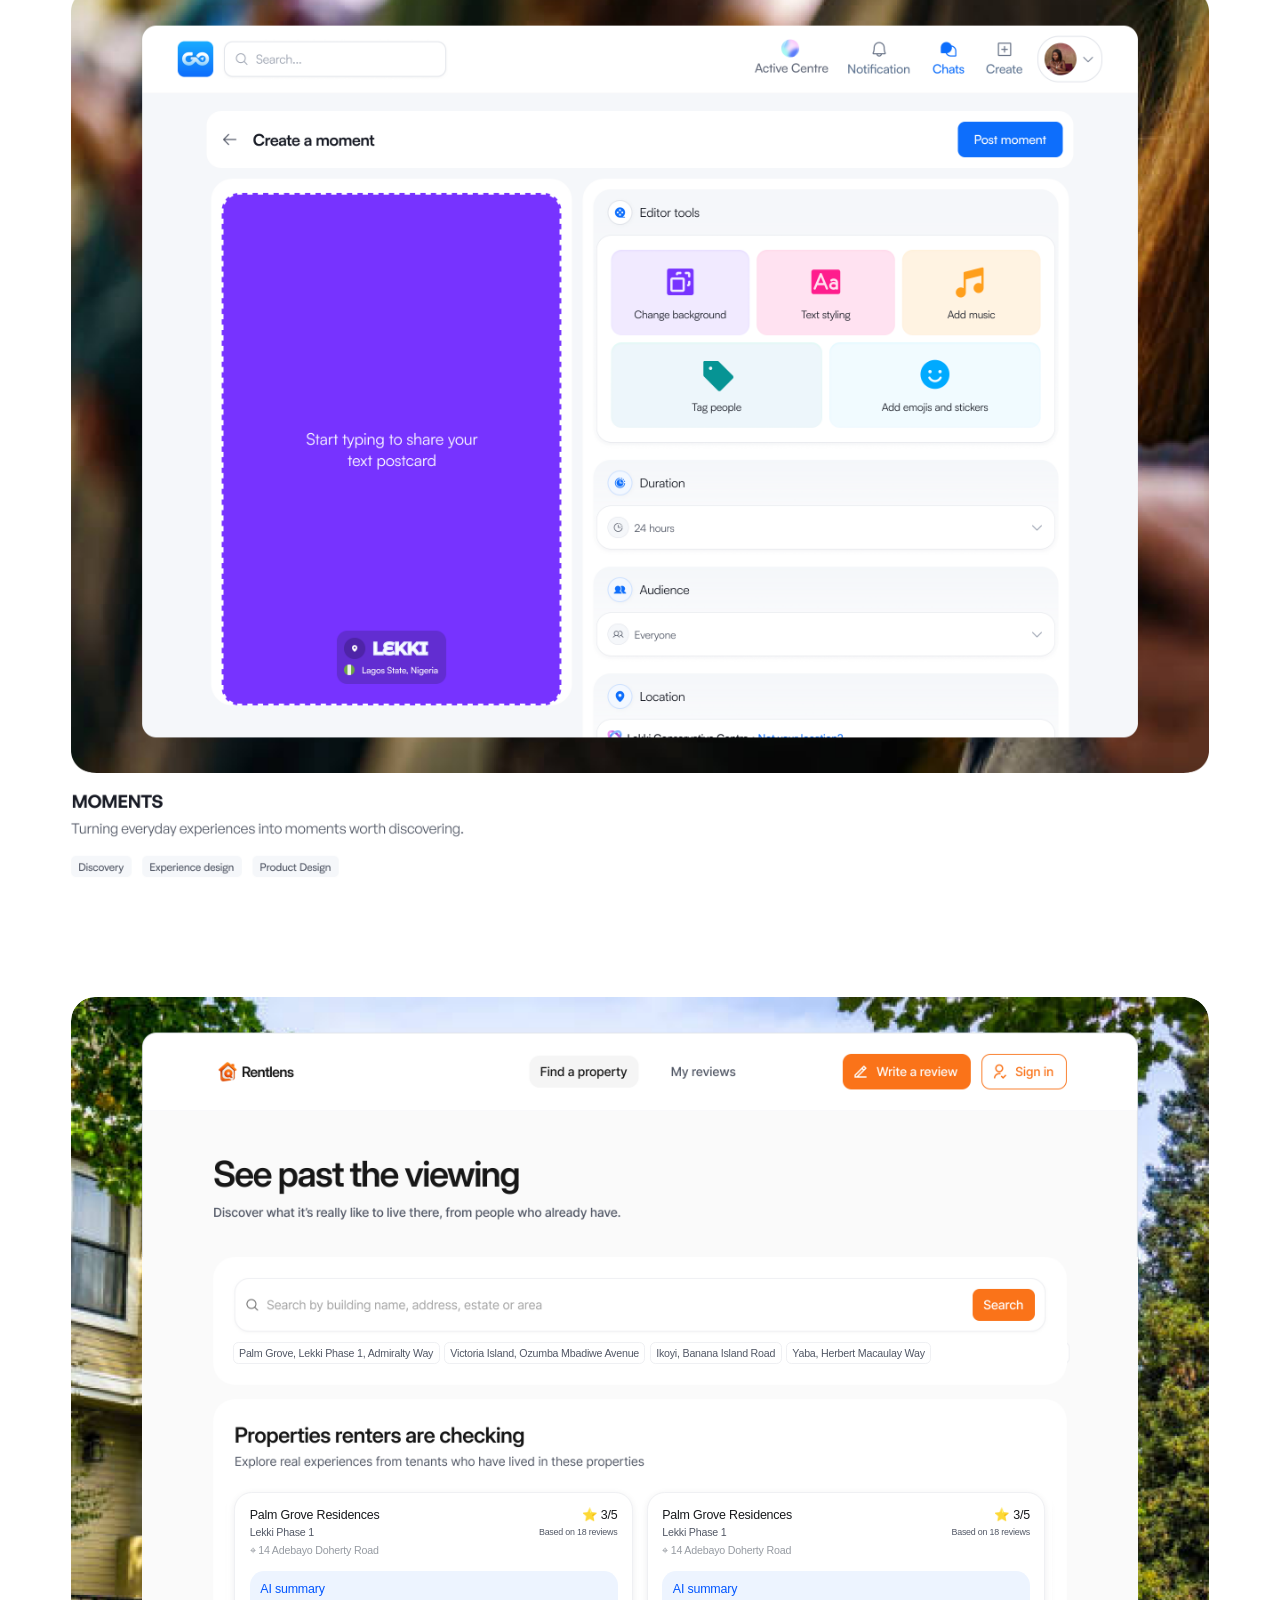
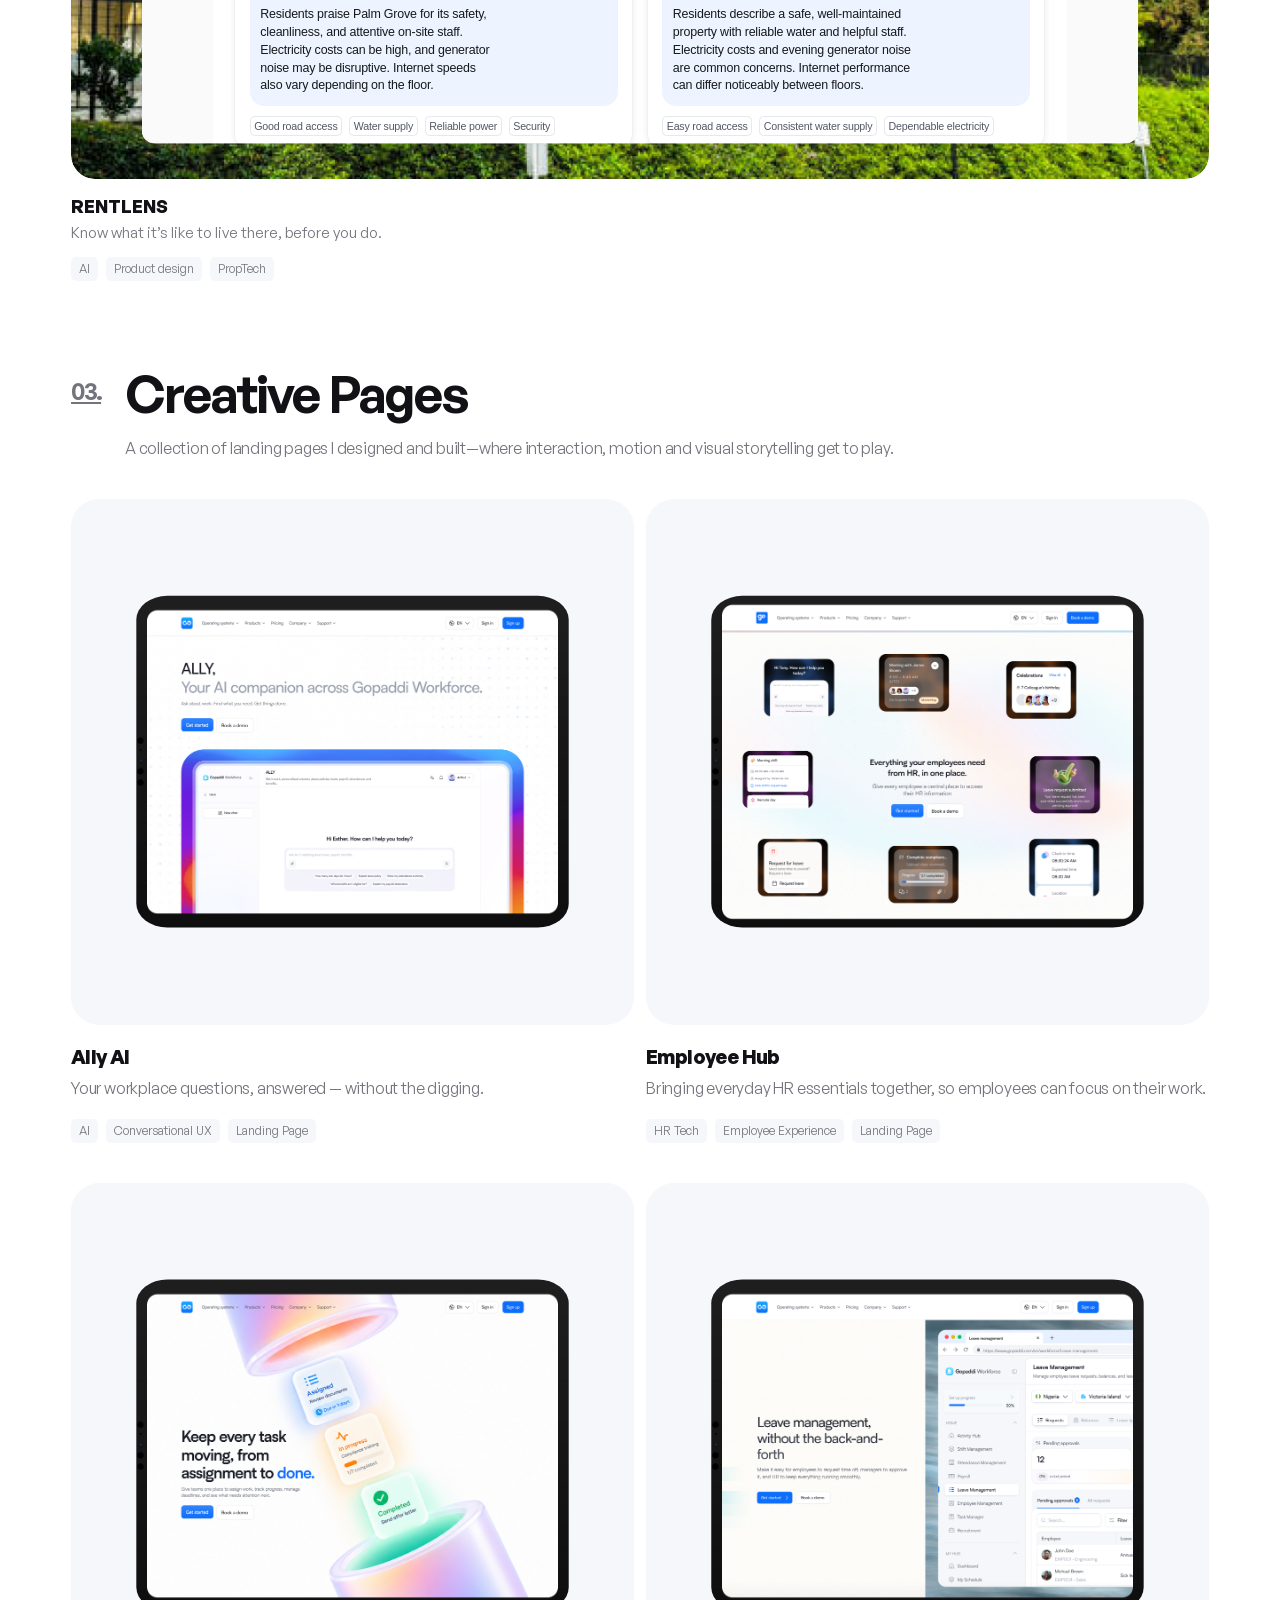
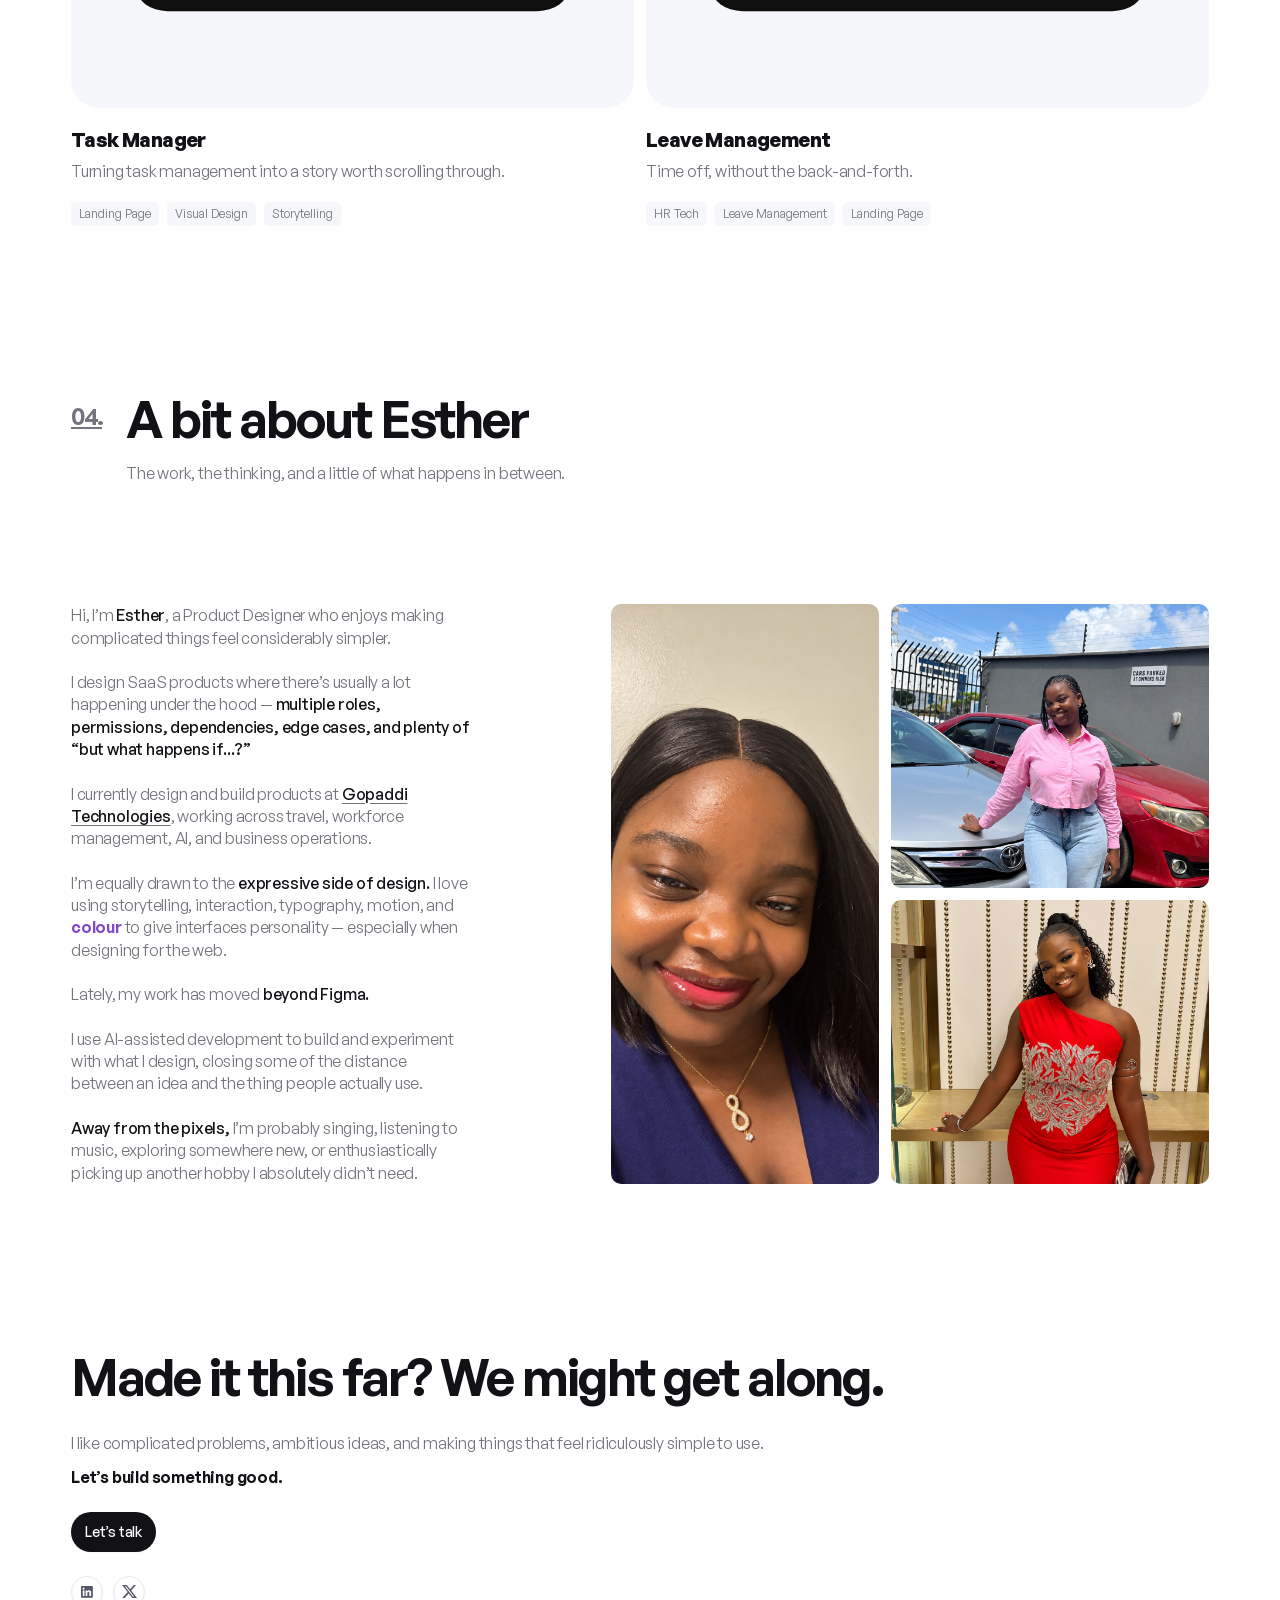
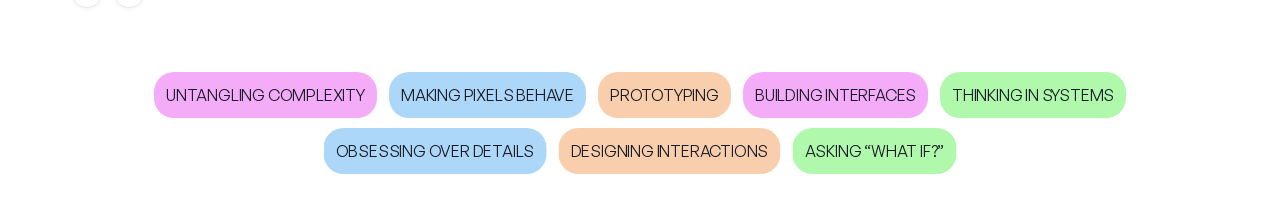
==== commit a42311e1: "Polish portfolio content and interactions" ====
--- a/index.html
+++ b/index.html
@@ -16,7 +16,7 @@
         document.documentElement.dataset.theme = matchMedia('(prefers-color-scheme: dark)').matches ? 'dark' : 'light';
       }
     </script>
-  <link rel="stylesheet" href="./styles.css?v=20260927-2" />
+  <link rel="stylesheet" href="./styles.css?v=20261006-11" />
   </head>
   <body>
     <header class="site-header">
@@ -26,7 +26,7 @@
       <nav class="desktop-nav" aria-label="Primary navigation">
         <a href="#selected-work">Work</a>
         <a href="#about">About</a>
-        <a href="#resume">Resume</a>
+        <a href="./assets/Esther_Bassey_Product_Designer_CV.pdf" target="_blank" rel="noopener noreferrer">Resume</a>
       </nav>
 
       <div class="header-actions">
@@ -45,20 +45,22 @@
       <section class="hero" aria-labelledby="hero-title">
         <div class="hero-copy">
           <h1 id="hero-title">I make pixels <span class="hero-rough">behave.</span></h1>
-          <p class="hero-description">I’m Esther, a <strong>Product Designer &amp; Design Engineer</strong> turning complex problems into thoughtful experiences, designed in Figma, brought to life with AI.</p>
+          <p class="hero-description">I’m Esther, a <strong>Product Designer</strong> turning complex systems into clear, expressive experiences—and increasingly building what I design.</p>
           <div class="hero-highlights-viewport">
             <div class="hero-highlights-track">
               <ul class="hero-highlights" aria-label="What I bring to the work">
-                <li>Complex systems, made simpler</li>
-                <li>4+ years of experience</li>
-                <li>Designing beyond the handoff</li>
-                <li>AI + Design + Code</li>
+                <li>Complexity → Clarity</li>
+                <li>Systems, not just screens</li>
+                <li>4+ years designing products</li>
+                <li>Interaction obsessed</li>
+                <li>Design → Build</li>
               </ul>
               <ul class="hero-highlights" aria-hidden="true">
-                <li>Complex systems, made simpler</li>
-                <li>4+ years of experience</li>
-                <li>Designing beyond the handoff</li>
-                <li>AI + Design + Code</li>
+                <li>Complexity → Clarity</li>
+                <li>Systems, not just screens</li>
+                <li>4+ years designing products</li>
+                <li>Interaction obsessed</li>
+                <li>Design → Build</li>
               </ul>
             </div>
           </div>
@@ -84,9 +86,12 @@
             <img class="systems-card-image" src="./assets/showcase-card-systems-4x.png" alt="" />
             <span class="systems-card-title">SYSTEMS DESIGN</span>
           </div>
-          <img class="showcase-card showcase-card-ai" src="./assets/showcase-card-ai-4x.png" alt="" />
-        </div>
-        <span class="showcase-hint" aria-hidden="true"><span class="showcase-hint-desktop">PLAY WITH IT ↗</span><span class="showcase-hint-mobile">TAP TO MAKE THEM BEHAVE</span></span>
+          <div class="showcase-card showcase-card-ai">
+            <img src="./assets/showcase-card-ai-4x.png" alt="" />
+            <span class="showcase-card-ai-title">DESIGN + BUILD</span>
+          </div>
+        </div>
+        <span class="showcase-hint" aria-hidden="true"><span class="showcase-hint-mobile">TAP TO MAKE THEM BEHAVE</span></span>
         <span class="showcase-cursor-pill" aria-hidden="true">Click to make the pixels behave</span>
       </div>
 
@@ -278,12 +283,12 @@
           <div class="more-work-intro">
             <span class="section-number">03.</span>
             <div>
-              <h2 id="more-work-title">More Work</h2>
-              <p>A few more things I've shipped.</p>
-            </div>
-          </div>
-
-          <div class="more-work-filters" role="group" aria-label="Filter more work">
+              <h2 id="more-work-title">Creative Pages</h2>
+              <p>A collection of landing pages I designed and built—where interaction, motion and visual storytelling get to play.</p>
+            </div>
+          </div>
+
+          <div class="more-work-filters" role="group" aria-label="Filter more work" hidden>
             <button class="more-work-filter active" type="button" data-filter="all" aria-pressed="true">All</button>
             <button class="more-work-filter" type="button" data-filter="designs" aria-pressed="false">Designs</button>
             <button class="more-work-filter" type="button" data-filter="ai" aria-pressed="false">Built with AI</button>
@@ -299,7 +304,13 @@
               <p>Your workplace questions, answered — without the digging.</p>
               <ul class="project-tags" aria-label="Project categories"><li>AI</li><li>Conversational UX</li><li>Landing Page</li></ul>
             </article>
-            <article class="more-work-card" data-categories="designs">
+            <article class="more-work-card" data-categories="designs landing">
+              <div class="more-work-artwork"><img src="./assets/more-employee-hub-landing-4x.png" width="2000" height="1534" alt="Employee Hub landing page displayed on a tablet" loading="lazy" /></div>
+              <h3><a href="https://www.gopaddi.com/en/workforce/employee-hub" target="_blank" rel="noopener noreferrer">Employee Hub</a></h3>
+              <p>Bringing everyday HR essentials together, so employees can focus on their work.</p>
+              <ul class="project-tags" aria-label="Project categories"><li>HR Tech</li><li>Employee Experience</li><li>Landing Page</li></ul>
+            </article>
+            <article class="more-work-card" data-categories="designs" data-project-hidden hidden>
               <div class="more-work-artwork">
                 <img src="./assets/more-learning-dashboard-4x.png" width="2000" height="1534" alt="My Learning dashboard displayed on a tablet" loading="lazy" />
               </div>
@@ -311,11 +322,11 @@
               <div class="more-work-artwork">
                 <img src="./assets/more-discova-journey-4x.png" width="2000" height="1534" alt="Task workflow landing page displayed on a tablet" loading="lazy" />
               </div>
-              <h3><a href="https://www.gopaddi.com/en/workforce/task-manager" target="_blank" rel="noopener noreferrer">Task Manager Landing Page</a></h3>
+              <h3><a href="https://www.gopaddi.com/en/workforce/task-manager" target="_blank" rel="noopener noreferrer">Task Manager</a></h3>
               <p>Turning task management into a story worth scrolling through.</p>
               <ul class="project-tags" aria-label="Project categories"><li>Landing Page</li><li>Visual Design</li><li>Storytelling</li></ul>
             </article>
-            <article class="more-work-card" data-categories="designs">
+            <article class="more-work-card" data-categories="designs" data-project-hidden hidden>
               <div class="more-work-artwork">
                 <img src="./assets/more-tasks-device-4x.png" width="2000" height="1534" alt="Task Manager dashboard displayed on a tablet" loading="lazy" />
               </div>
@@ -323,13 +334,13 @@
               <p>Keeping work moving, without the usual task chaos.</p>
               <ul class="project-tags" aria-label="Project categories"><li>Productivity</li><li>Workflow design</li><li>Product design</li></ul>
             </article>
-            <article class="more-work-card" data-categories="designs landing" data-project-hidden data-expanded-card hidden>
+            <article class="more-work-card" data-categories="designs landing" data-project-hidden hidden>
               <div class="more-work-artwork"><img src="./assets/more-discova-landing-4x.png" width="2000" height="1534" alt="Hotel operations landing page displayed on a tablet" loading="lazy" /></div>
               <h3><a href="https://www.gopaddi.com/en/automation" target="_blank" rel="noopener noreferrer">Automated Room Service</a></h3>
               <p>Making room service run itself, so hospitality teams can focus on the guest.</p>
               <ul class="project-tags" aria-label="Project categories"><li>Hospitality Tech</li><li>Automation</li><li>Landing Page</li></ul>
             </article>
-            <article class="more-work-card" data-categories="designs ai" data-expanded-card hidden>
+            <article class="more-work-card" data-categories="designs ai" data-project-hidden hidden>
               <div class="more-work-artwork">
                 <div class="ally-chat-visual">
                   <img src="./assets/more-ally-device-4x.png" width="2000" height="1534" alt="Ally AI conversation interface displayed on a tablet" loading="lazy" />
@@ -358,32 +369,25 @@
               <p>Workplace answers, without the digging.</p>
               <ul class="project-tags" aria-label="Project categories"><li>AI</li><li>Conversational UX</li><li>HR Tech</li></ul>
             </article>
-            <article class="more-work-card" data-categories="designs landing" data-expanded-card hidden>
-              <div class="more-work-artwork"><img src="./assets/more-employee-hub-landing-4x.png" width="2000" height="1534" alt="Employee Hub landing page displayed on a tablet" loading="lazy" /></div>
-              <h3>Employee Hub Landing Page</h3>
-              <p>Bringing everyday HR essentials together, so employees can focus on their work.</p>
-              <ul class="project-tags" aria-label="Project categories"><li>HR Tech</li><li>Employee Experience</li><li>Landing Page</li></ul>
-            </article>
-            <article class="more-work-card" data-categories="designs landing" data-expanded-card hidden>
+            <article class="more-work-card" data-categories="designs landing" data-project-hidden hidden>
               <div class="more-work-artwork"><img src="./assets/more-learning-mobile-4x.png" width="2000" height="1534" alt="Hotel guest mobile access landing page displayed on a tablet" loading="lazy" /></div>
               <h3><a href="https://www.gopaddi.com/en/digital-lock" target="_blank" rel="noopener noreferrer">Digital Lock &amp; Self Check-in</a></h3>
               <p>From arrival to room access, without stopping at the front desk.</p>
               <ul class="project-tags" aria-label="Project categories"><li>Hospitality Tech</li><li>Guest Experience</li><li>Landing Page</li></ul>
             </article>
-            <article class="more-work-card" data-categories="designs landing" data-expanded-card hidden>
+            <article class="more-work-card" data-categories="designs landing">
               <div class="more-work-artwork"><img src="./assets/more-discova-dashboard-4x.png" width="2000" height="1534" alt="Leave management landing page displayed on a tablet" loading="lazy" /></div>
               <h3><a href="https://www.gopaddi.com/en/workforce/leave-management" target="_blank" rel="noopener noreferrer">Leave Management</a></h3>
               <p>Time off, without the back-and-forth.</p>
               <ul class="project-tags" aria-label="Project categories"><li>HR Tech</li><li>Leave Management</li><li>Landing Page</li></ul>
             </article>
-            <article class="more-work-card" data-categories="designs ai" data-project-hidden data-expanded-card hidden>
+            <article class="more-work-card" data-categories="designs ai" data-project-hidden hidden>
               <div class="more-work-artwork"><img src="./assets/more-rentlens-device-4x.png" width="2000" height="1534" alt="Rentlens apartment review interface displayed on a tablet" loading="lazy" /></div>
               <h3>Rentlens</h3>
               <p>Know what it’s like to live there, before you do.</p>
               <ul class="project-tags" aria-label="Project categories"><li>AI</li><li>Product design</li><li>PropTech</li></ul>
             </article>
           </div>
-          <button class="more-work-see-all" type="button" aria-expanded="false" aria-controls="more-work-grid">See all</button>
         </div>
       </section>
 
@@ -392,25 +396,26 @@
           <div class="about-me-intro">
             <span class="section-number">04.</span>
             <div>
-              <h2 id="about-title">A little about me</h2>
-              <p>Plot twist: I’m not always staring at a screen.</p>
+              <h2 id="about-title">A bit about Esther</h2>
+              <p>The work, the thinking, and a little of what happens in between.</p>
             </div>
           </div>
 
           <div class="about-me-body">
             <div class="about-me-copy">
-              <p class="about-me-lead">Hi, I’m <strong>Esther</strong>, a Product Designer turned <strong>Design Engineer with 4+ years of experience</strong>, mostly designing SaaS products and untangling complex workflows, multiple user roles, edge cases, and messy requirements into experiences that feel considerably simpler.</p>
-              <p>I’ve worked across <strong>Seven Apex Studio, OBST Solar Power Company, and Uzel</strong>, and I currently work at <strong><a class="about-me-link" href="https://www.gopaddi.com/" target="_blank" rel="noopener noreferrer">Gopaddi Technologies</a></strong>, designing and building products across travel, workforce management, AI, and business operations.</p>
-              <p>I love using <strong>storytelling in my design process</strong>—thinking about how each screen, interaction, and moment connects to create an experience that naturally carries the user from one point to the next. I’m also drawn to anything that lets me dip into my creativity, with <strong class="about-me-colour">colour as one of my favourite weapons</strong> for giving products personality and making them pop.</p>
-              <p>These days, I’m taking my work beyond Figma, using <strong>AI-assisted development</strong> to turn my designs into working experiences.</p>
-              <p><strong>When the laptop closes...</strong> I’m probably singing, listening to music, exploring somewhere new, or picking up another hobby I absolutely didn’t need.</p>
-            </div>
-
-            <div class="about-me-photos" aria-label="Photos of Esther" data-active="0">
-              <button class="about-photo" type="button" aria-label="Show Esther smiling in a navy top" aria-pressed="true"><img src="./assets/about-photo-main-figma-source.png" width="940" height="1672" alt="" loading="lazy" /></button>
-              <button class="about-photo" type="button" aria-label="Show Esther outdoors in a pink shirt" aria-pressed="false"><img src="./assets/about-photo-2-figma-source.png" width="1086" height="1448" alt="" loading="lazy" /></button>
-              <button class="about-photo" type="button" aria-label="Show a close-up portrait of Esther" aria-pressed="false"><img src="./assets/about-photo-3-figma-source.png" width="1086" height="1448" alt="" loading="lazy" /></button>
-              <button class="about-photo" type="button" aria-label="Show Esther smiling in a red top" aria-pressed="false"><img src="./assets/about-photo-4-figma-source.png" width="1086" height="1448" alt="" loading="lazy" /></button>
+              <p class="about-me-lead">Hi, I’m <strong>Esther</strong>, a Product Designer who enjoys making complicated things feel considerably simpler.</p>
+              <p>I design SaaS products where there’s usually a lot happening under the hood — <strong>multiple roles, permissions, dependencies, edge cases, and plenty of “but what happens if...?”</strong></p>
+              <p>I currently design and build products at <strong><a class="about-me-link" href="https://www.gopaddi.com/" target="_blank" rel="noopener noreferrer">Gopaddi Technologies</a></strong>, working across travel, workforce management, AI, and business operations.</p>
+              <p>I’m equally drawn to the <strong>expressive side of design.</strong> I love using storytelling, interaction, typography, motion, and <span class="about-me-colour">colour</span> to give interfaces personality — especially when designing for the web.</p>
+              <p>Lately, my work has moved <strong>beyond Figma.</strong></p>
+              <p>I use AI-assisted development to build and experiment with what I design, closing some of the distance between an idea and the thing people actually use.</p>
+              <p><strong>Away from the pixels,</strong> I’m probably singing, listening to music, exploring somewhere new, or enthusiastically picking up another hobby I absolutely didn’t need.</p>
+            </div>
+
+            <div class="about-me-photos" role="group" aria-label="Photos of Esther">
+              <img src="./assets/about-photo-main-figma-source.png" width="940" height="1672" alt="Esther smiling in a navy top" loading="lazy" />
+              <img src="./assets/about-photo-2-figma-source.png" width="1086" height="1448" alt="Esther outdoors in a pink shirt" loading="lazy" />
+              <img src="./assets/about-photo-4-figma-source.png" width="1086" height="1448" alt="Esther smiling in a red top" loading="lazy" />
             </div>
           </div>
         </div>
@@ -419,13 +424,13 @@
       <section class="contact-section" id="contact" aria-labelledby="contact-title">
         <div class="contact-inner">
           <div class="contact-intro">
-            <h2 id="contact-title">You made it all the way down here.</h2>
+            <h2 id="contact-title">Made it this far? We might get along.</h2>
             <div class="contact-details">
               <div class="contact-copy">
-                <p>Either you're very thorough...</p>
-                <p>Or we should probably talk</p>
-              </div>
-              <a class="contact-email" href="mailto:estherbassey4502@gmail.com">Send me an email</a>
+                <p>I like complicated problems, ambitious ideas, and making things that feel ridiculously simple to use.</p>
+                <p>Let’s build something good.</p>
+              </div>
+              <a class="contact-email" href="mailto:estherbassey4502@gmail.com">Let’s talk</a>
               <div class="contact-socials" aria-label="Social platforms">
                 <a class="contact-social contact-linkedin" href="https://www.linkedin.com/in/esther-bassey-530497216/" target="_blank" rel="noopener noreferrer" aria-label="Esther Bassey on LinkedIn"><img src="./assets/social-linkedin.svg" width="40" height="40" alt="" /></a>
                 <a class="contact-social contact-x" href="https://x.com/estybayy" target="_blank" rel="noopener noreferrer" aria-label="Esther Bassey on X"><img src="./assets/social-x.svg" width="15" height="13" alt="" /></a>
@@ -446,6 +451,7 @@
       </section>
     </main>
 
-    <script src="./script.js?v=20260927-2"></script>
+    <script src="./script.js?v=20261006-4"></script>
+    <script src="./case-footer.js?v=20261006-3"></script>
   </body>
 </html>
--- a/styles.css
+++ b/styles.css
@@ -13,7 +13,7 @@
   --muted: #74747d;
   --line: #e9e9ed;
   --soft: #f5f7fa;
-  --accent: #ed71df;
+  --accent: #000;
   --ease: cubic-bezier(0.2, 0.8, 0.2, 1);
 }
 
@@ -65,7 +65,7 @@
   height: 62px;
   margin-top: 24px;
   padding: 0 18px;
-  border: 1px solid color-mix(in srgb, var(--line) 70%, transparent);
+  border: 1px solid color-mix(in srgb, var(--ink) 10%, transparent);
   border-radius: 32px;
   background: color-mix(in srgb, var(--page) 40%, transparent);
   box-shadow: 0 12px 34px color-mix(in srgb, var(--ink) 9%, transparent);
@@ -122,7 +122,7 @@
   height: 36px;
   display: grid;
   place-items: center;
-  border: 1px solid var(--line);
+  border: 1px solid color-mix(in srgb, var(--ink) 10%, transparent);
   border-radius: 24px;
   background: transparent;
   color: var(--ink);
@@ -272,7 +272,10 @@
     transform 1050ms cubic-bezier(.16, 1, .3, 1);
 }
 
-.showcase-card-ai { border-radius: 7.08% / 4.607%; }
+.showcase-card-ai { overflow: hidden; border-radius: 7.08% / 4.607%; background: #b0f9ac; }
+.showcase-card-ai img { display: block; width: 100%; height: 100%; object-fit: fill; }
+.showcase-card-ai::after { content: ""; position: absolute; inset: 0 0 auto; height: 18%; background: #b0f9ac; }
+.showcase-card-ai-title { position: absolute; top: 5.8%; left: 0; z-index: 2; width: 100%; padding: 2.1% 0 1.8%; color: #181b25; font-size: clamp(8px, 1.55vw, 24px); font-weight: 600; line-height: 1; text-align: center; white-space: nowrap; }
 .systems-card { overflow: hidden; }
 .systems-card-image { display: block; width: 100%; height: 100%; object-fit: fill; border-radius: inherit; }
 .systems-card-title {
@@ -374,10 +377,10 @@
   100% { opacity: 1; transform: translate(-50%, -50%) scale(1) rotate(var(--r)); }
 }
 
-.showcase-card-product { left: -1.917%; top: 2.15%; width: 24.25%; height: 95.77%; transform: rotate(4deg); transition-delay: 0ms; }
-.showcase-card-interaction { left: 21.909%; top: 4.945%; width: 24.25%; height: 95.77%; transform: rotate(-3deg); transition-delay: 20ms; }
-.showcase-card-systems { left: 52.908%; top: 2.15%; width: 24.25%; height: 95.77%; transform: rotate(5deg); transition-delay: 40ms; }
-.showcase-card-ai { left: 76.70%; top: 6.49%; width: 28.25%; height: 95.77%; transform: rotate(-4deg); transition-delay: 60ms; }
+.showcase-card-product { left: -.4%; top: 2.5%; width: 24.25%; height: 94%; transform: rotate(-2.5deg); transition-delay: 0ms; }
+.showcase-card-interaction { left: 22.9%; top: 3.3%; width: 24.25%; height: 94%; transform: rotate(2deg); transition-delay: 20ms; }
+.showcase-card-systems { left: 52.4%; top: 2.7%; width: 24.25%; height: 94%; transform: rotate(-2deg); transition-delay: 40ms; }
+.showcase-card-ai { left: 75.4%; top: 3.5%; width: 25.5%; height: 94%; transform: rotate(2.5deg); transition-delay: 60ms; }
 
 .work-showcase:not(.is-organized) .showcase-card:hover { scale: 1.008; translate: 0 -3px; }
 
@@ -388,6 +391,7 @@
 .work-showcase.is-organized .showcase-card-ai { left: 72.8365%; width: 27.1635%; }
 
 .showcase-hint {
+  display: none;
   position: absolute;
   right: 22px;
   bottom: 18px;
@@ -412,8 +416,8 @@
   border: 0;
   border-radius: 999px;
   background: var(--accent);
-  box-shadow: 0 8px 22px rgba(237, 113, 223, .24);
-  color: #fff;
+  box-shadow: 0 8px 22px rgba(0, 0, 0, .2);
+  color: var(--page);
   font-size: 14px;
   font-weight: 500;
   letter-spacing: .01em;
@@ -422,7 +426,7 @@
   pointer-events: none;
   opacity: 0;
   transform: translate3d(-999px, -999px, 0) scale(.92);
-  transition: opacity 160ms ease, scale 160ms ease, transform 80ms linear;
+  transition: none;
 }
 
 .work-showcase.is-pointer-inside .showcase-cursor-pill { opacity: 1; scale: 1; }
@@ -432,17 +436,16 @@
   .showcase-stage { inset: 8% 5% 10%; }
   .work-showcase.is-organized .showcase-stage { inset: 8% 5% 10%; }
   .showcase-card { transition-duration: 680ms; }
-  .showcase-card-product { left: -2%; top: 0; width: 49%; height: 47%; transform: rotate(2deg); }
-  .showcase-card-interaction { left: 48%; top: 3%; width: 49%; height: 46%; transform: rotate(-1.5deg); }
-  .showcase-card-systems { left: 1%; top: 49%; width: 50%; height: 47%; transform: rotate(2.5deg); }
-  .showcase-card-ai { left: 48%; top: 51%; width: 55%; height: 47%; transform: rotate(-2deg); }
+  .showcase-card-product { left: 0; top: .5%; width: 49%; height: 47%; transform: rotate(-2deg); }
+  .showcase-card-interaction { left: 48%; top: 1.5%; width: 49%; height: 47%; transform: rotate(1.5deg); }
+  .showcase-card-systems { left: 0; top: 50%; width: 49%; height: 47%; transform: rotate(-1.5deg); }
+  .showcase-card-ai { left: 48%; top: 51%; width: 51%; height: 47%; transform: rotate(2deg); }
   .work-showcase.is-organized .showcase-card { width: 48%; height: 47%; transform: none; }
   .work-showcase.is-organized .showcase-card-product { left: 0; top: 0; }
   .work-showcase.is-organized .showcase-card-interaction { left: 52%; top: 0; }
   .work-showcase.is-organized .showcase-card-systems { left: 0; top: 51%; }
   .work-showcase.is-organized .showcase-card-ai { left: 52%; top: 51%; }
-  .showcase-hint { right: 14px; bottom: 12px; }
-  .showcase-hint-desktop { display: none; }
+  .showcase-hint { display: block; right: 14px; bottom: 12px; }
   .showcase-hint-mobile { display: inline; }
   .showcase-cursor-pill { display: none; }
 }
@@ -912,19 +915,17 @@
   padding: 8px 12px;
   border-radius: 999px;
   background: var(--accent);
-  box-shadow: 0 8px 22px rgba(237, 113, 223, .24);
-  color: #fff;
+  box-shadow: 0 8px 22px rgba(0, 0, 0, .2);
+  color: var(--page);
   font-size: 14px;
   font-weight: 500;
   line-height: 1;
   white-space: nowrap;
   pointer-events: none;
   opacity: 0;
-  transform: translate3d(-999px, -999px, 0) scale(.92);
-  transition: opacity 160ms ease, scale 160ms ease, transform 80ms linear;
-}
-[data-theme="dark"] .case-study-pill { color: #fff; }
-[data-case-study-hover].is-pointer-inside .case-study-pill { opacity: 1; scale: 1; }
+  transform: translate3d(-999px, -999px, 0);
+}
+[data-case-study-hover].is-pointer-inside .case-study-pill { opacity: 1; }
 .project h3 { margin: 16px 0 4px; font-size: 18px; line-height: 1.3; text-transform: uppercase; }
 .project p { margin: 0; color: var(--muted); font-size: 15px; line-height: 1.5; }
 .project-tags { display: flex; flex-wrap: wrap; gap: 8px; padding: 0; margin: 12px 0 0; list-style: none; }
@@ -932,14 +933,14 @@
 .more-work { padding: 80px 0; }
 .more-work-inner { width: calc(100% - 2 * clamp(24px, 5.55vw, 80px)); max-width: clamp(1280px, 83.333vw, 1600px); margin: 0 auto; }
 .more-work-intro { display: flex; align-items: flex-start; gap: 24px; }
-.more-work-intro .section-number { padding-top: 14px; font-size: 24px; font-weight: 600; text-decoration: underline; letter-spacing: -.07em; }
-.more-work-intro h2 { margin: 0; font-size: clamp(38px, 4vw, 54px); line-height: 64px; font-weight: 700; letter-spacing: -2px; }
+.more-work-intro .section-number { padding-top: 14px; font-size: 24px; font-weight: 600; text-decoration: underline; letter-spacing: -2px; }
+.more-work-intro h2 { margin: 0; font-size: clamp(38px, 4vw, 54px); line-height: 64px; font-weight: 600; letter-spacing: -2px; }
 .more-work-intro p { margin: 12px 0 0; color: var(--muted); font-size: 16px; line-height: 22px; letter-spacing: -.2px; }
 .more-work-filters { display: flex; flex-wrap: wrap; gap: 12px; margin-top: 40px; }
+.more-work-filters[hidden] { display: none; }
 .more-work-filter { min-height: 24px; padding: 3px 8px; border: 1px solid var(--line); border-radius: 6px; background: var(--page); color: var(--muted); font-size: 12px; line-height: 16px; cursor: pointer; }
 .more-work-filter:hover { color: var(--ink); border-color: var(--muted); }
-.more-work-filter.active { border-color: var(--accent); background: var(--accent); color: #fff; }
-[data-theme="dark"] .more-work-filter.active { color: #fff; }
+.more-work-filter.active { border-color: var(--accent); background: var(--accent); color: var(--page); }
 .more-work-grid { display: grid; grid-template-columns: repeat(2, minmax(0, 1fr)); gap: 40px 12px; margin-top: 40px; }
 .more-work-card[hidden] { display: none; }
 .more-work-artwork { display: grid; place-items: center; aspect-ratio: 634 / 592; overflow: hidden; border-radius: 28px; background: var(--soft); }
@@ -963,8 +964,6 @@
 .more-work-card h3 a:hover, .more-work-card h3 a:focus-visible { text-decoration: underline; text-underline-offset: 4px; }
 .more-work-card p { margin: 0; color: var(--muted); font-size: 16px; line-height: 22px; letter-spacing: -.2px; }
 .more-work-card .project-tags { margin-top: 20px; }
-.more-work-see-all { display: inline-flex; align-items: center; min-height: 40px; margin-top: 40px; padding: 10px 14px; border: 0; border-radius: 24px; background: var(--ink); color: var(--page); font-size: 14px; font-weight: 500; cursor: pointer; }
-.more-work-see-all:hover { opacity: .85; }
 .about-me { padding: 80px 0; }
 .about-me-inner { width: calc(100% - 2 * clamp(24px, 5.55vw, 80px)); max-width: clamp(1280px, 83.333vw, 1600px); margin: 0 auto; }
 .about-me-intro { display: flex; align-items: flex-start; gap: 24px; }
@@ -978,20 +977,15 @@
 .about-me-copy strong { color: var(--ink); font-weight: 500; }
 .about-me-copy .about-me-link { color: var(--ink); font-weight: 500; text-decoration: underline; text-decoration-color: var(--muted); text-underline-offset: 3px; }
 .about-me-copy .about-me-link:hover { text-decoration-color: var(--accent); }
-.about-me-copy .about-me-colour { color: var(--accent); font-weight: 600; }
-.about-me-photos { display: grid; grid-template-columns: 352fr repeat(3, 107.666fr); gap: 12px; width: 100%; height: 0; min-width: 0; min-height: 100%; }
-.about-me-photos[data-active="1"] { grid-template-columns: 107.666fr 352fr 107.666fr 107.666fr; }
-.about-me-photos[data-active="2"] { grid-template-columns: 107.666fr 107.666fr 352fr 107.666fr; }
-.about-me-photos[data-active="3"] { grid-template-columns: 107.666fr 107.666fr 107.666fr 352fr; }
-.about-photo { display: block; width: 100%; min-width: 0; min-height: 0; height: 100%; padding: 0; border: 0; border-radius: 10px; overflow: hidden; background: transparent; cursor: pointer; }
-.about-photo:focus-visible { outline-offset: 3px; }
-.about-me-photos img { display: block; width: 100%; height: 100%; min-width: 0; object-fit: cover; border-radius: 10px; }
-.about-photo:first-child img { object-position: center; }
-.about-photo:nth-child(2) img { object-position: 52% center; }
-.about-photo:nth-child(3) img { object-position: 48% center; }
-.about-photo:nth-child(4) img { object-position: 52% center; }
+.about-me-copy .about-me-colour { color: #8246c9; font-weight: 600; }
+[data-theme="dark"] .about-me-copy .about-me-colour { color: #c9a0ff; }
+.about-me-photos { display: grid; grid-template-columns: minmax(0, 352fr) minmax(0, 419fr); grid-template-rows: repeat(2, minmax(0, 1fr)); gap: 12px; width: 100%; height: 0; min-width: 0; min-height: 100%; align-self: stretch; }
+.about-me-photos img { display: block; width: 100%; height: 100%; min-width: 0; min-height: 0; object-fit: cover; border-radius: 10px; }
+.about-me-photos img:first-child { grid-row: 1 / 3; object-position: center; }
+.about-me-photos img:nth-child(2) { object-position: 50% 46%; }
+.about-me-photos img:nth-child(3) { object-position: center; }
 .contact-section { padding: 80px 0 0; overflow: hidden; }
-.contact-inner { position: relative; width: calc(100% - 2 * clamp(24px, 5.55vw, 80px)); max-width: clamp(1280px, 83.333vw, 1600px); min-height: clamp(560px, 70vh, 760px); margin: 0 auto; }
+.contact-inner { position: relative; width: calc(100% - 2 * clamp(24px, 5.55vw, 80px)); max-width: clamp(1280px, 83.333vw, 1600px); min-height: 420px; margin: 0 auto; }
 .contact-intro { position: relative; z-index: 1; display: flex; flex-direction: column; align-items: flex-start; gap: 24px; }
 .contact-intro h2 { margin: 0; font-size: clamp(38px, 4vw, 54px); line-height: 64px; font-weight: 600; letter-spacing: -2px; }
 .contact-details { display: flex; flex-direction: column; align-items: flex-start; gap: 24px; }
@@ -1003,11 +997,20 @@
 .contact-email:hover { opacity: .85; }
 .contact-socials { display: flex; align-items: center; gap: 10px; }
 .contact-social { display: block; width: 32px; height: 32px; border-radius: 24px; overflow: hidden; }
-.contact-linkedin img { display: block; width: 40px; height: 40px; max-width: none; transform: translate(-4px, -1px); }
+.contact-linkedin { border: 1px solid var(--line); background: #fff; box-shadow: 0 3px 5px -1px rgba(16,24,40,.03), 0 1px 4px -2px rgba(16,24,40,.05); }
+.contact-linkedin img { display: block; width: 40px; height: 40px; max-width: none; transform: translate(-5px, -2px); clip-path: inset(9px 12px 15px 12px); }
 .contact-x { display: grid; place-items: center; border: 1px solid var(--line); background: var(--page); box-shadow: 0 3px 5px -1px rgba(16,24,40,.03), 0 1px 4px -2px rgba(16,24,40,.05); }
 .contact-x img { display: block; width: 15px; height: 13px; }
 .contact-tags { position: absolute; z-index: 2; inset: 0; display: block; width: 100%; height: 100%; margin: 0; padding: 0; overflow: hidden; list-style: none; pointer-events: none; }
-.contact-tags li { position: absolute; top: 0; left: 0; display: flex; align-items: center; justify-content: center; min-height: 46px; padding: 12px 18px; border-radius: 999px; color: #181b25; font-size: 16px; line-height: 22px; letter-spacing: -.2px; text-align: center; white-space: nowrap; cursor: grab; user-select: none; will-change: transform; }
+.contact-tags li { position: absolute; top: 0; left: 0; display: flex; align-items: center; justify-content: center; min-height: 46px; padding: 12px; border-radius: 20px; color: #181b25; font-size: 16px; line-height: 22px; letter-spacing: -.2px; text-align: center; white-space: nowrap; cursor: grab; user-select: none; will-change: transform; }
+.contact-tags li.is-settled { animation: footer-pill-drift 11s ease-in-out infinite; }
+.contact-tags li.is-settled:nth-child(even) { animation-duration: 13s; animation-direction: reverse; }
+@keyframes footer-pill-drift {
+  0%, 100% { translate: 0 0; }
+  25% { translate: 4px -3px; }
+  50% { translate: -3px -4px; }
+  75% { translate: -2px 2px; }
+}
 .contact-tags li:active { cursor: grabbing; }
 .contact-tags li:nth-child(4n + 1) { background: #f4acf9; }
 .contact-tags li:nth-child(4n + 2) { background: #acd7f9; }
@@ -1018,7 +1021,7 @@
 .contact-tags li:nth-child(7) { background: #f9ceac; }
 .sr-only { position: absolute; width: 1px; height: 1px; padding: 0; margin: -1px; overflow: hidden; clip: rect(0, 0, 0, 0); white-space: nowrap; border: 0; }
 
-[data-theme="dark"] { color-scheme: dark; --page: #111114; --ink: #f6f6f4; --muted: #b1b1ba; --line: #35353d; --soft: #25252d; --accent: #ed71df; }
+[data-theme="dark"] { color-scheme: dark; --page: #111114; --ink: #f6f6f4; --muted: #b1b1ba; --line: #35353d; --soft: #25252d; --accent: #fff; }
 [data-theme="dark"] .selected-work-art { display: none; }
 [data-theme="dark"] .selected-work-content { position: static; width: 100%; height: auto; max-width: 1760px; margin: 0 auto; padding: 0 clamp(24px, 5.55vw, 80px); overflow: visible; clip-path: none; white-space: normal; }
 [data-theme="dark"] .work-showcase { background: #292931; }
@@ -1055,9 +1058,9 @@
   .more-work { padding: 64px 0; }
   .more-work-inner { width: calc(100% - 32px); }
   .more-work-intro { gap: 12px; }
-  .more-work-intro .section-number { padding-top: 6px; font-size: 16px; }
+  .more-work-intro .section-number { padding-top: 6px; font-size: 16px; letter-spacing: -.07em; }
   .more-work-intro h2 { font-size: clamp(34px, 8vw, 46px); line-height: 1.12; letter-spacing: -.055em; }
-  .more-work-intro p { margin-top: 8px; font-size: 14px; }
+  .more-work-intro p { margin-top: 8px; font-size: 16px; }
   .more-work-filters { margin-top: 28px; }
   .more-work-grid { grid-template-columns: 1fr; gap: 40px; margin-top: 28px; }
   .more-work-artwork { border-radius: 18px; }
@@ -1073,7 +1076,7 @@
   .about-me-body { display: flex; flex-direction: column; align-items: stretch; gap: 32px; margin-top: 32px; }
   .about-me-copy { font-size: 15px; line-height: 1.5; }
   .about-me-copy p { margin-bottom: 20px; }
-  .about-me-photos { height: clamp(340px, 60vw, 560px); min-height: 0; }
+  .about-me-photos { height: auto; min-height: 0; aspect-ratio: 783 / 594; }
   .contact-section { padding: 64px 0 0; }
   .contact-inner { width: calc(100% - 32px); min-height: 580px; }
   .contact-intro { gap: 20px; }
@@ -1085,19 +1088,15 @@
 }
 
 @media (max-width: 520px) {
-  .about-me-photos { grid-template-columns: minmax(0, 2.7fr) repeat(3, minmax(0, 1fr)); gap: 8px; height: 360px; }
-  .about-me-photos[data-active="1"] { grid-template-columns: minmax(0, 1fr) minmax(0, 2.7fr) repeat(2, minmax(0, 1fr)); }
-  .about-me-photos[data-active="2"] { grid-template-columns: repeat(2, minmax(0, 1fr)) minmax(0, 2.7fr) minmax(0, 1fr); }
-  .about-me-photos[data-active="3"] { grid-template-columns: repeat(3, minmax(0, 1fr)) minmax(0, 2.7fr); }
+  .about-me-photos { gap: 8px; }
   .about-me-photos img { border-radius: 8px; }
-  .about-photo { border-radius: 8px; }
   .contact-inner { min-height: 520px; }
-  .contact-tags { height: 100%; margin: 0; }
-  .contact-tags li { min-height: 34px; padding: 7px 9px; border-radius: 999px; font-size: 11px; line-height: 16px; }
+  .contact-tags { position: relative; display: flex; flex-wrap: wrap; justify-content: center; align-content: flex-start; gap: 12px 8px; height: auto; margin: 64px 0 0; padding-bottom: 20px; overflow: visible; }
+  .contact-tags li { position: static; min-height: 34px; padding: 7px 9px; border-radius: 999px; font-size: 11px; line-height: 16px; transform: none !important; animation: none !important; }
 }
 
 @media (prefers-reduced-motion: reduce) {
   *, *::before, *::after { scroll-behavior: auto !important; transition-duration: .001ms !important; }
-  .contact-tags { position: relative; display: flex; flex-wrap: wrap; align-content: flex-end; justify-content: center; gap: 10px; height: auto; min-height: 180px; margin-top: 48px; padding-bottom: 16px; pointer-events: auto; }
-  .contact-tags li { position: static; transform: none !important; }
-}
+  .contact-tags { position: relative; display: flex; flex-wrap: wrap; align-content: flex-end; justify-content: center; gap: 10px; height: auto; min-height: 180px; margin-top: 64px; padding-bottom: 16px; pointer-events: auto; }
+  .contact-tags li { position: static; transform: none !important; animation: none !important; }
+}
